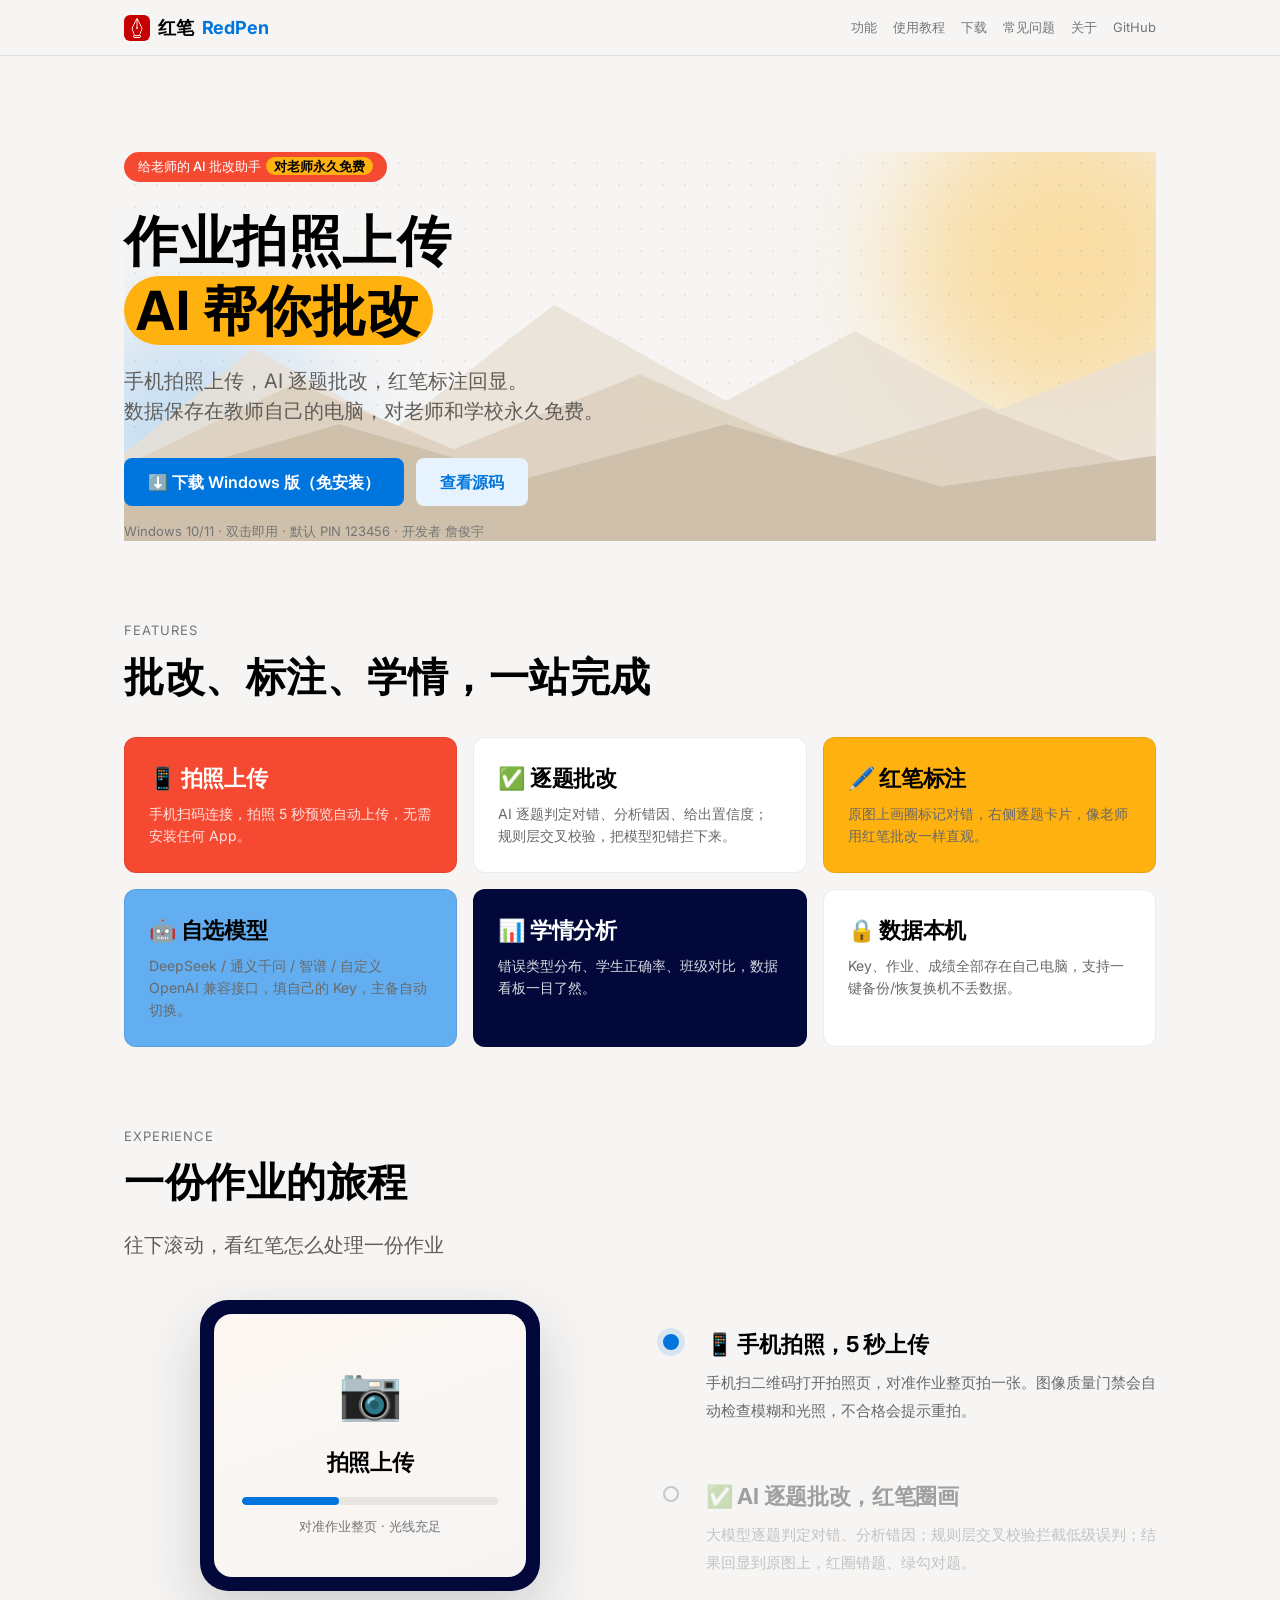
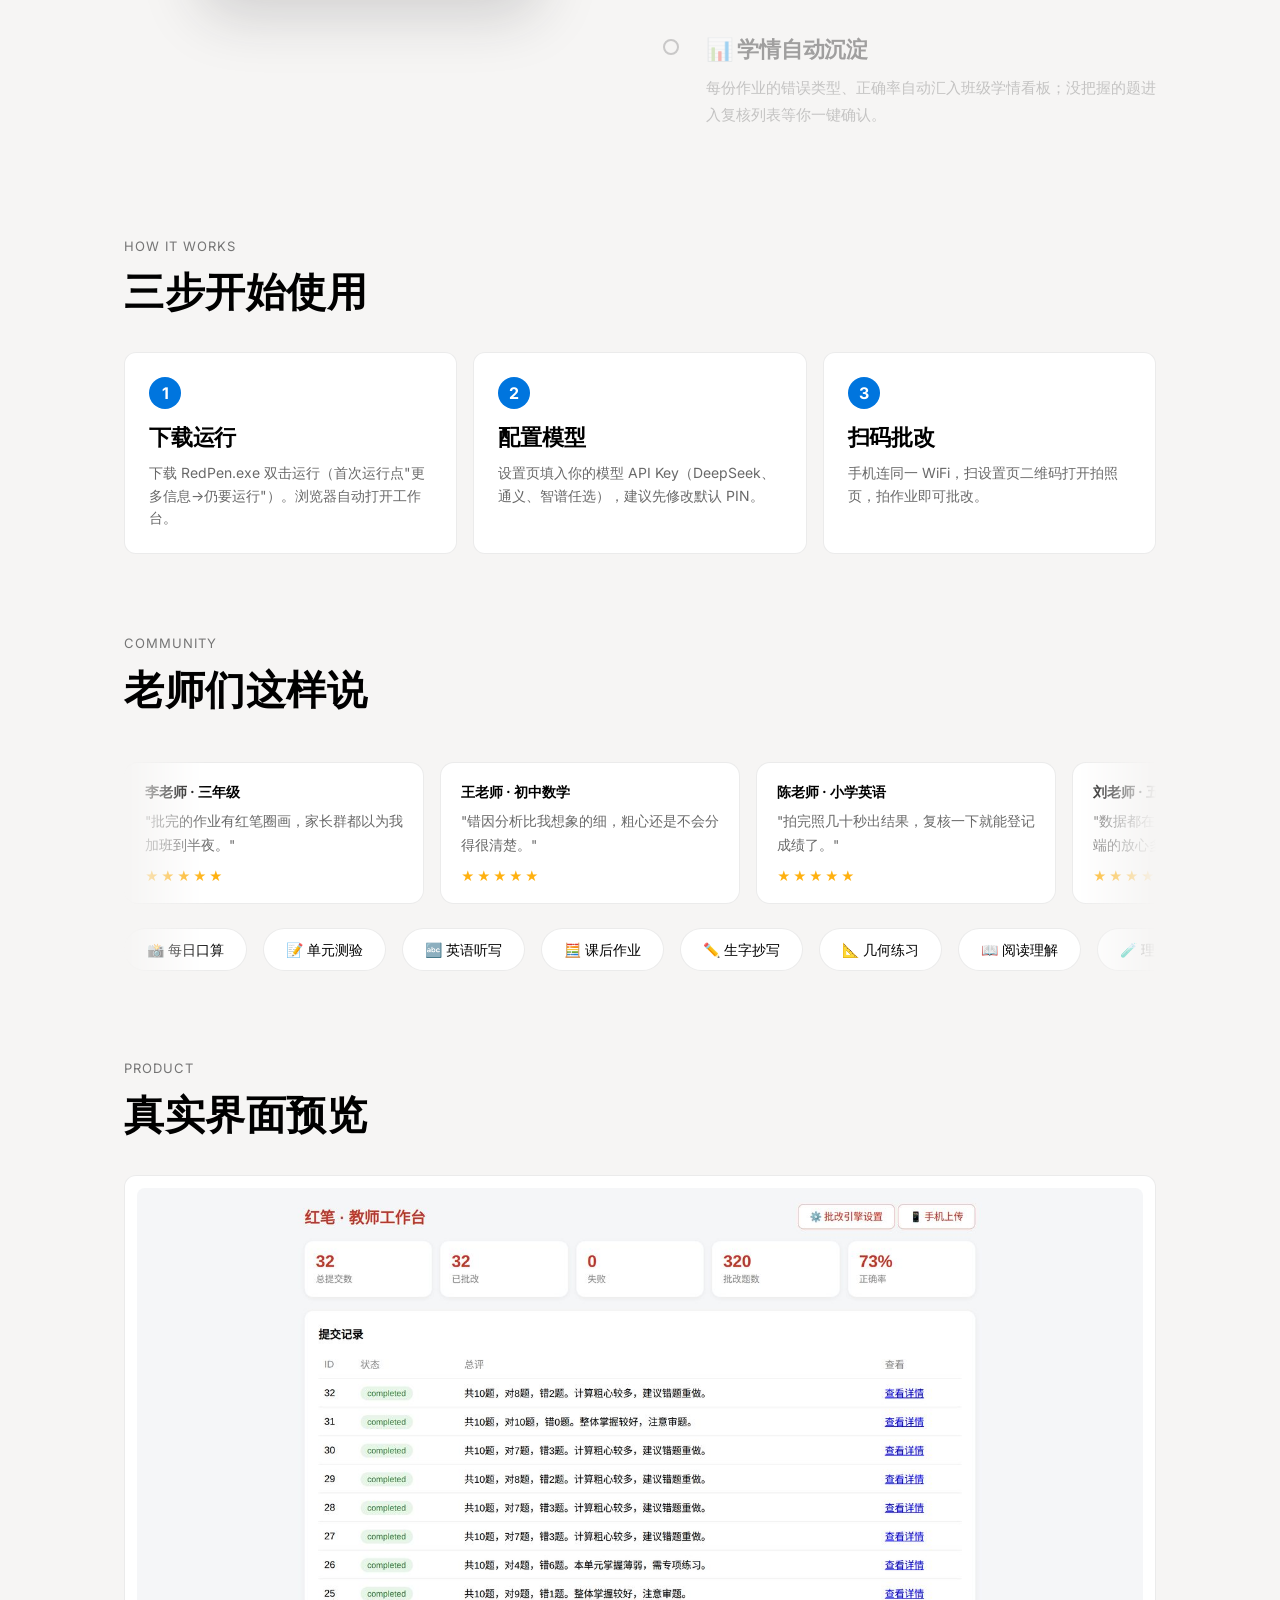
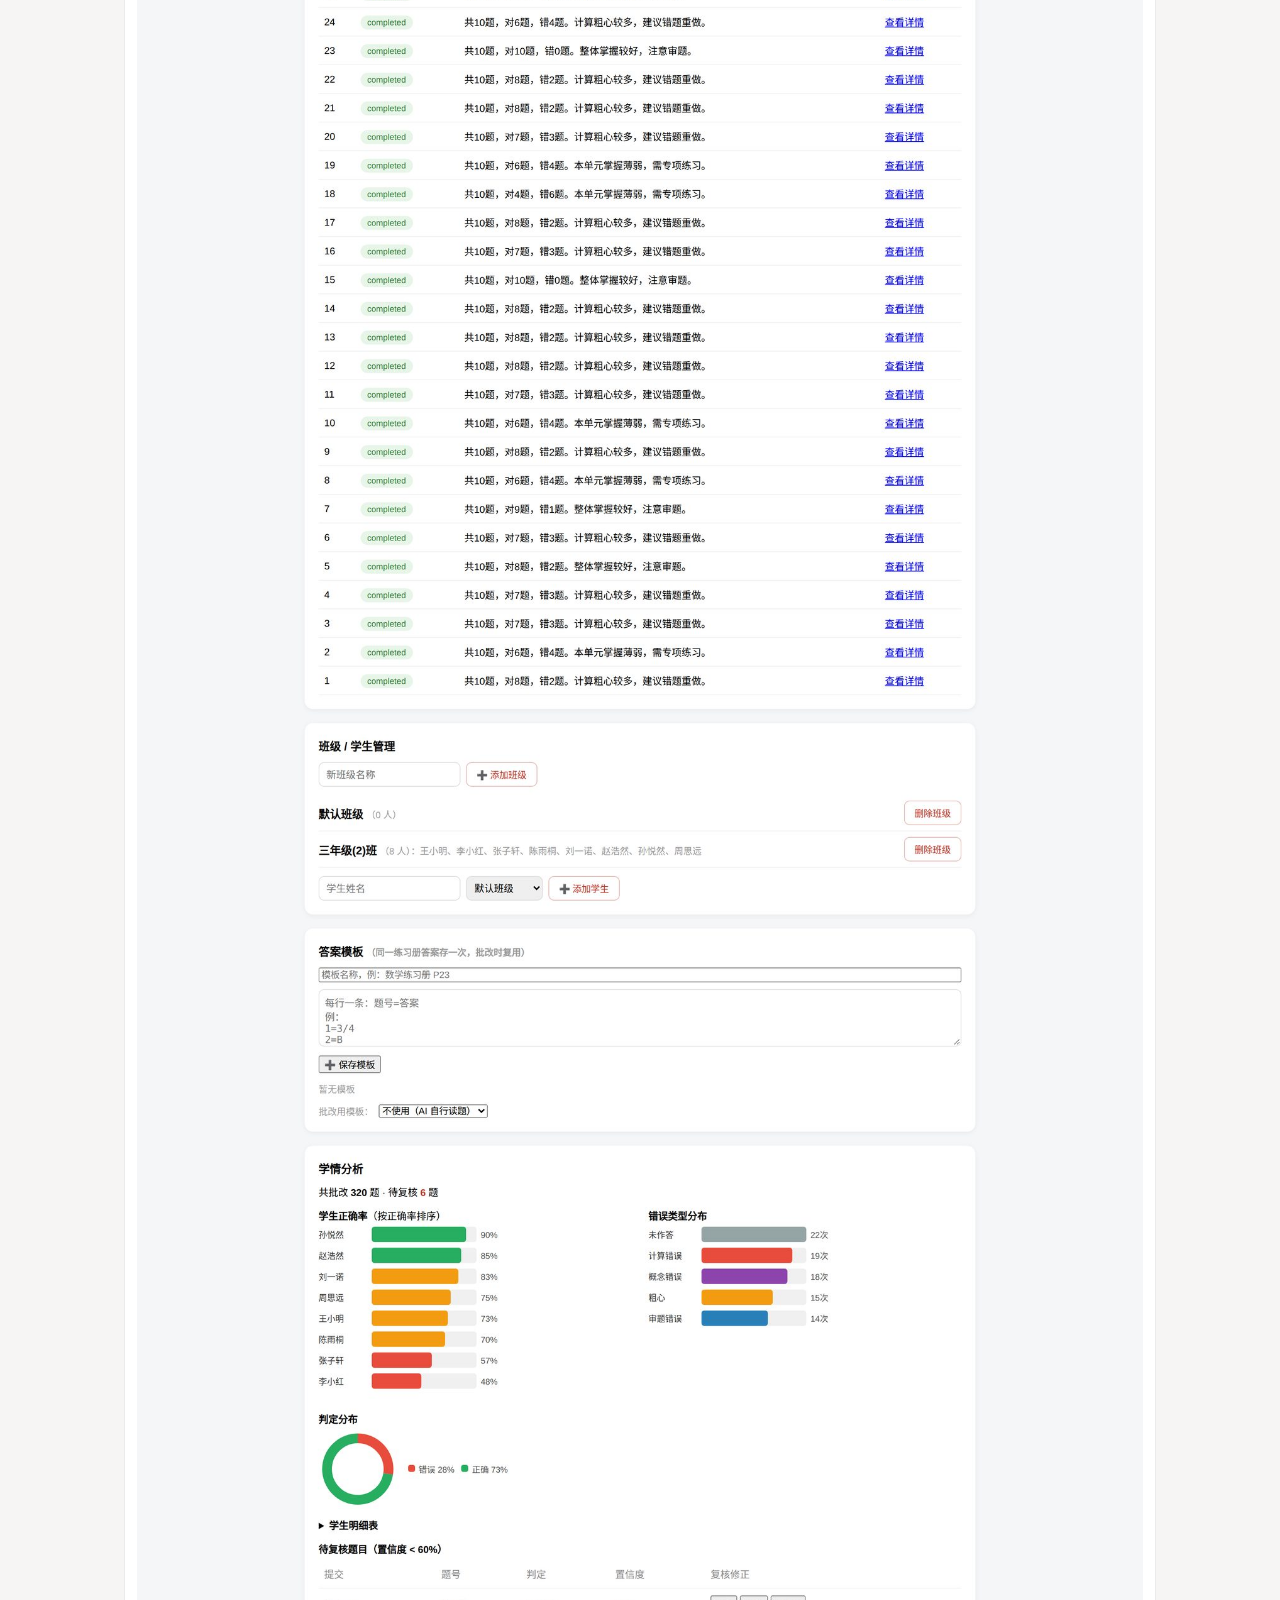
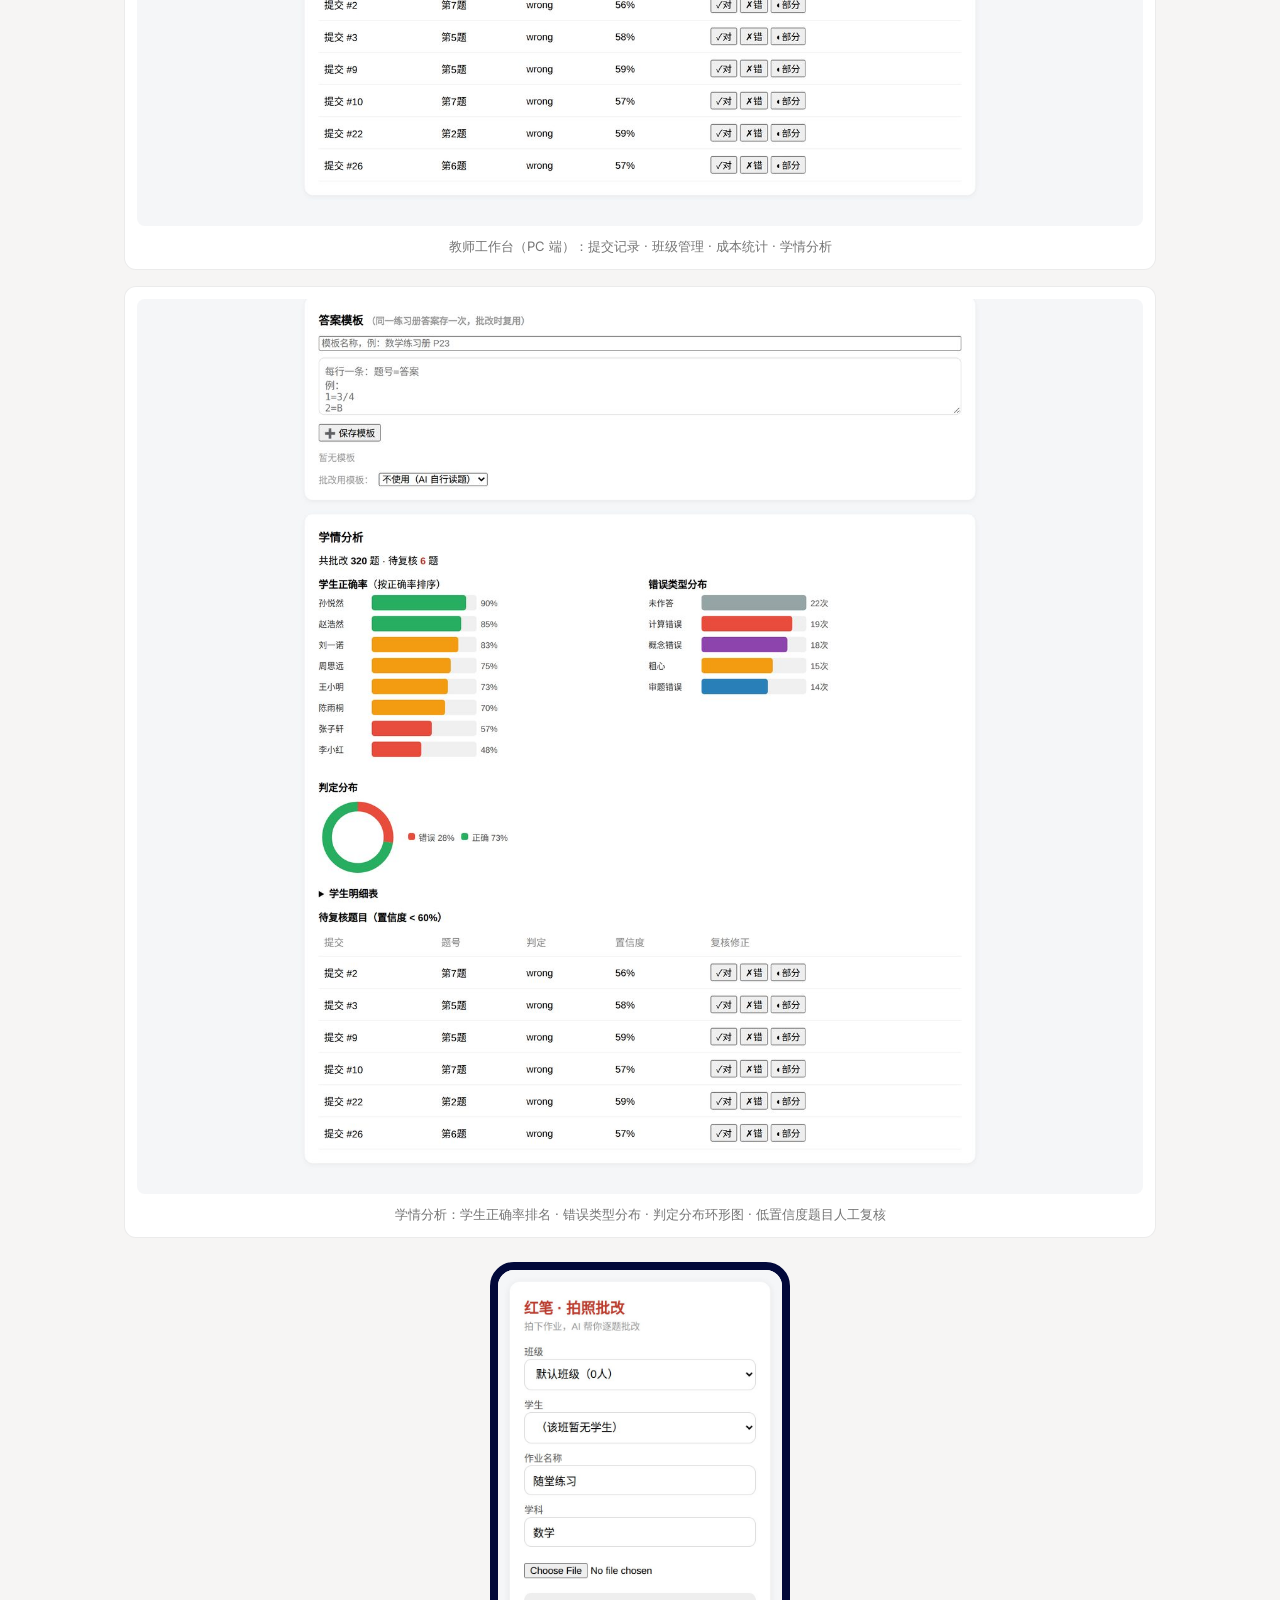
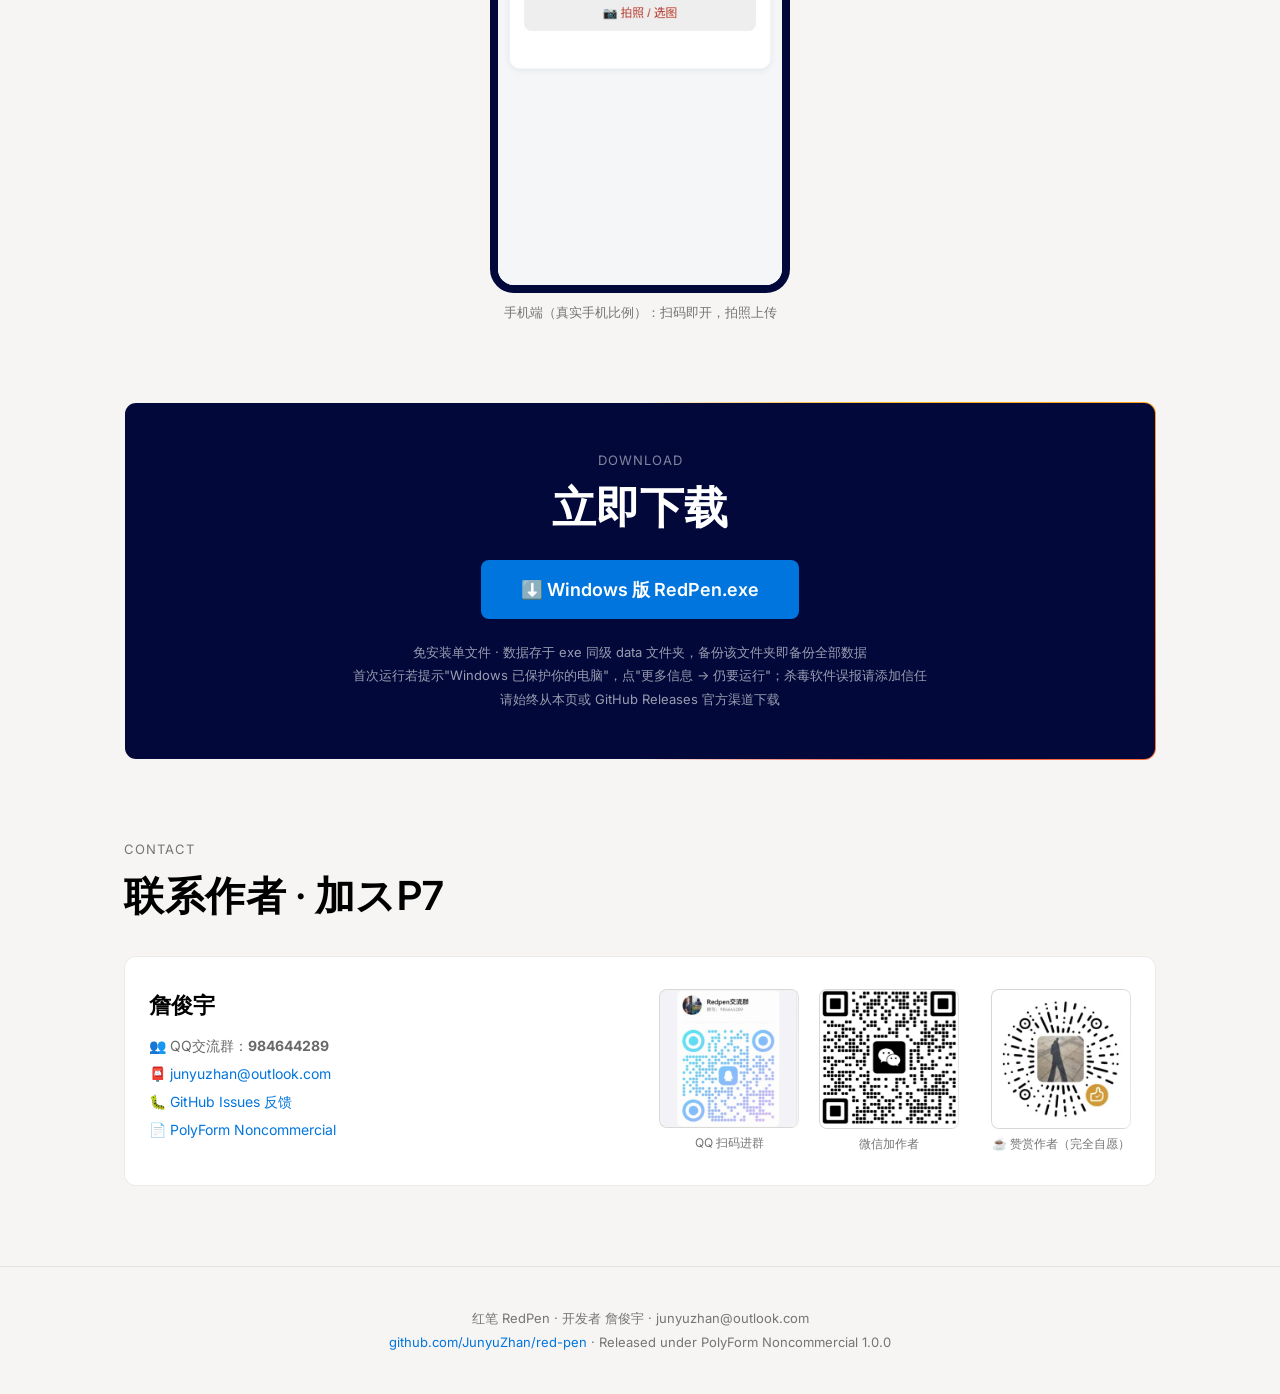
==== site/index.html @ f728ebb6 "流光Shimmer(教程10): 懒加载图片骨架流光(img背景动画, onload移除), 下载按钮周期光带扫过" ====
<!DOCTYPE html>
<html lang="zh-CN">
<head>
<meta charset="UTF-8">
<meta name="viewport" content="width=device-width, initial-scale=1.0">
<title>红笔 RedPen · 教师作业 AI 批改助手</title>
<meta name="description" content="手机拍照上传作业，AI 逐题批改，红笔标注回显，学情分析看板。对老师永久免费。">
<link rel="icon" type="image/png" href="images/brand/favicon_64.png">
<link rel="apple-touch-icon" href="images/brand/logo_square.png">
<link rel="preconnect" href="https://fonts.googleapis.com">
<link href="https://fonts.googleapis.com/css2?family=Inter:wght@400;500;600;700&display=swap" rel="stylesheet">
<link rel="stylesheet" href="assets/style.css?v=6">
</head>
<body>
<nav>
  <div class="nav-inner">
    <a class="logo" href="#" style="display:inline-flex;align-items:center;gap:8px"><img src="images/brand/logo_48.png" alt="红笔logo" style="width:26px;height:26px;border-radius:6px">红笔 <span>RedPen</span></a>
    <div class="nav-links">
      <a href="#features">功能</a><a href="guide.html">使用教程</a><a href="download.html">下载</a><a href="faq.html">常见问题</a><a href="about.html">关于</a>
      <a href="https://github.com/JunyuZhan/red-pen" target="_blank">GitHub</a>
    </div>
  </div>
</nav>

<div class="wrap">
<section id="hero" style="margin-top:96px">
<div class="hero-bg" aria-hidden="true">
  <div class="blob b1" data-parallax="0.35"></div>
  <div class="blob b2" data-parallax="0.18"></div>
  <div class="dotgrid" data-parallax="0.08"></div>
  <svg class="mtn m1" data-parallax="0.28" viewBox="0 0 1440 320" preserveAspectRatio="none" style="position:absolute;bottom:0;left:0;width:100%;height:280px;opacity:.8"><path fill="#e9e0d4" d="M0 320V220l180-120 200 90 220-140 240 110 180-80 200 90 220-70v240z"/></svg>
  <svg class="mtn m2" data-parallax="0.16" viewBox="0 0 1440 240" preserveAspectRatio="none" style="position:absolute;bottom:0;left:0;width:100%;height:200px;opacity:.9"><path fill="#ded1c0" d="M0 240V150l240-100 220 80 260-90 260 100 220-60 240 80v80z"/></svg>
  <svg class="mtn m3" data-parallax="0.06" viewBox="0 0 1440 180" preserveAspectRatio="none" style="position:absolute;bottom:0;left:0;width:100%;height:140px"><path fill="#cfc0ac" d="M0 180V110l300-80 260 70 280-70 300 80 300-40v130z"/></svg>
</div>
  <div class="hero-fg" data-parallax="-0.12" style="position:relative;z-index:2">
  <div class="pill">给老师的 AI 批改助手 <b>对老师永久免费</b></div>
  <h1 class="display">作业拍照上传<br><span class="hl">AI 帮你批改</span></h1>
  <p class="sub">手机拍照上传，AI 逐题批改，红笔标注回显。<br>数据保存在教师自己的电脑，对老师和学校永久免费。</p>
  <div class="cta-row">
    <a class="btn btn-primary" href="https://github.com/JunyuZhan/red-pen/releases/latest" target="_blank">⬇️ 下载 Windows 版（免安装）</a>
    <a class="btn btn-ghost" href="https://github.com/JunyuZhan/red-pen" target="_blank">查看源码</a>
  </div>
  <p class="hero-meta">Windows 10/11 · 双击即用 · 默认 PIN 123456 · 开发者 詹俊宇</p>
  </div>
</section>

<section id="features">
  <div class="kicker">Features</div>
  <h2 class="heading">批改、标注、学情，一站完成</h2>
  <div class="grid" style="margin-top:32px">
    <div class="card c-coral accent"><h3>📱 拍照上传</h3><p>手机扫码连接，拍照 5 秒预览自动上传，无需安装任何 App。</p></div>
    <div class="card"><h3>✅ 逐题批改</h3><p>AI 逐题判定对错、分析错因、给出置信度；规则层交叉校验，把模型犯错拦下来。</p></div>
    <div class="card c-marigold"><h3>🖊️ 红笔标注</h3><p>原图上画圈标记对错，右侧逐题卡片，像老师用红笔批改一样直观。</p></div>
    <div class="card c-sky"><h3>🤖 自选模型</h3><p>DeepSeek / 通义千问 / 智谱 / 自定义 OpenAI 兼容接口，填自己的 Key，主备自动切换。</p></div>
    <div class="card c-midnight accent"><h3>📊 学情分析</h3><p>错误类型分布、学生正确率、班级对比，数据看板一目了然。</p></div>
    <div class="card"><h3>🔒 数据本机</h3><p>Key、作业、成绩全部存在自己电脑，支持一键备份/恢复换机不丢数据。</p></div>
  </div>
</section>


<section id="story">
  <div class="kicker">Experience</div>
  <h2 class="heading">一份作业的旅程</h2>
  <p class="sub">往下滚动，看红笔怎么处理一份作业</p>
  <div class="story-grid">
    <div class="story-visual">
      <div class="story-phone">
        <div class="story-panel p1 active">
          <div class="sp-emoji">📷</div>
          <div class="sp-title">拍照上传</div>
          <div class="sp-bar"><i style="width:38%"></i></div>
          <div class="sp-note">对准作业整页 · 光线充足</div>
        </div>
        <div class="story-panel p2">
          <div class="sp-emoji">✅</div>
          <div class="sp-title">AI 逐题批改</div>
          <div class="sp-bar"><i style="width:82%"></i></div>
          <div class="sp-note">判定对错 · 错因分析 · 红笔圈画</div>
        </div>
        <div class="story-panel p3">
          <div class="sp-emoji">📊</div>
          <div class="sp-title">学情沉淀</div>
          <div class="sp-bar"><i style="width:100%"></i></div>
          <div class="sp-note">错题归档 · 正确率趋势 · 复核提醒</div>
        </div>
      </div>
    </div>
    <div class="story-steps">
      <div class="story-step" data-panel="1">
        <span class="story-dot"></span>
        <h3>📱 手机拍照，5 秒上传</h3>
        <p>手机扫二维码打开拍照页，对准作业整页拍一张。图像质量门禁会自动检查模糊和光照，不合格会提示重拍。</p>
      </div>
      <div class="story-step" data-panel="2">
        <span class="story-dot"></span>
        <h3>✅ AI 逐题批改，红笔圈画</h3>
        <p>大模型逐题判定对错、分析错因；规则层交叉校验拦截低级误判；结果回显到原图上，红圈错题、绿勾对题。</p>
      </div>
      <div class="story-step" data-panel="3">
        <span class="story-dot"></span>
        <h3>📊 学情自动沉淀</h3>
        <p>每份作业的错误类型、正确率自动汇入班级学情看板；没把握的题进入复核列表等你一键确认。</p>
      </div>
    </div>
  </div>
</section>

<section id="how">
  <div class="kicker">How it works</div>
  <h2 class="heading">三步开始使用</h2>
  <div class="steps">
    <div class="card"><span class="step-num">1</span><h3>下载运行</h3><p>下载 RedPen.exe 双击运行（首次运行点"更多信息→仍要运行"）。浏览器自动打开工作台。</p></div>
    <div class="card"><span class="step-num">2</span><h3>配置模型</h3><p>设置页填入你的模型 API Key（DeepSeek、通义、智谱任选），建议先修改默认 PIN。</p></div>
    <div class="card"><span class="step-num">3</span><h3>扫码批改</h3><p>手机连同一 WiFi，扫设置页二维码打开拍照页，拍作业即可批改。</p></div>
  </div>
</section>


<section id="marquee">
  <div class="kicker">Community</div>
  <h2 class="heading">老师们这样说</h2>
  <div class="marquee-wrap">
    <div class="mq-row">
      <div class="mq-track">
        <div class="mq-card"><b>李老师 · 三年级</b><p>"批完的作业有红笔圈画，家长群都以为我加班到半夜。"</p><span>★★★★★</span></div>
        <div class="mq-card"><b>王老师 · 初中数学</b><p>"错因分析比我想象的细，粗心还是不会分得很清楚。"</p><span>★★★★★</span></div>
        <div class="mq-card"><b>陈老师 · 小学英语</b><p>"拍完照几十秒出结果，复核一下就能登记成绩了。"</p><span>★★★★★</span></div>
        <div class="mq-card"><b>刘老师 · 五年级</b><p>"数据都在自己电脑里，这点比那些要传云端的放心多了。"</p><span>★★★★★</span></div>
        <div class="mq-card"><b>赵老师 · 四年级</b><p>"免费没有套路，自己填 Key，成本一目了然。"</p><span>★★★★★</span></div>
      </div>
      <div class="mq-track" aria-hidden="true">
        <div class="mq-card"><b>李老师 · 三年级</b><p>"批完的作业有红笔圈画，家长群都以为我加班到半夜。"</p><span>★★★★★</span></div>
        <div class="mq-card"><b>王老师 · 初中数学</b><p>"错因分析比我想象的细，粗心还是不会分得很清楚。"</p><span>★★★★★</span></div>
        <div class="mq-card"><b>陈老师 · 小学英语</b><p>"拍完照几十秒出结果，复核一下就能登记成绩了。"</p><span>★★★★★</span></div>
        <div class="mq-card"><b>刘老师 · 五年级</b><p>"数据都在自己电脑里，这点比那些要传云端的放心多了。"</p><span>★★★★★</span></div>
        <div class="mq-card"><b>赵老师 · 四年级</b><p>"免费没有套路，自己填 Key，成本一目了然。"</p><span>★★★★★</span></div>
      </div>
    </div>
    <div class="mq-row mq-reverse">
      <div class="mq-track">
        <span class="mq-tag">📸 每日口算</span><span class="mq-tag">📝 单元测验</span><span class="mq-tag">🔤 英语听写</span><span class="mq-tag">🧮 课后作业</span><span class="mq-tag">✏️ 生字抄写</span><span class="mq-tag">📐 几何练习</span><span class="mq-tag">📖 阅读理解</span><span class="mq-tag">🧪 理化小测</span>
      </div>
      <div class="mq-track" aria-hidden="true">
        <span class="mq-tag">📸 每日口算</span><span class="mq-tag">📝 单元测验</span><span class="mq-tag">🔤 英语听写</span><span class="mq-tag">🧮 课后作业</span><span class="mq-tag">✏️ 生字抄写</span><span class="mq-tag">📐 几何练习</span><span class="mq-tag">📖 阅读理解</span><span class="mq-tag">🧪 理化小测</span>
      </div>
    </div>
  </div>
</section>

<section id="screenshots">
  <div class="kicker">Product</div>
  <h2 class="heading">真实界面预览</h2>
  <div class="card" style="margin-top:32px;padding:12px">
    <img loading="lazy" class="shimmer-img" src="images/site_workbench.jpg" onload="this.classList.remove('shimmer-img')" width="1600" height="3560" alt="教师工作台" style="width:100%;height:auto;border-radius:8px;display:block">
    <p style="text-align:center;font-size:13px;color:var(--stone);margin-top:10px">教师工作台（PC 端）：提交记录 · 班级管理 · 成本统计 · 学情分析</p>
  </div>
  <div class="card" style="margin-top:16px;padding:12px">
    <img loading="lazy" class="shimmer-img" src="images/analytics.jpg" onload="this.classList.remove('shimmer-img')" width="1600" height="1424" alt="学情分析" style="width:100%;height:auto;border-radius:8px;display:block">
    <p style="text-align:center;font-size:13px;color:var(--stone);margin-top:10px">学情分析：学生正确率排名 · 错误类型分布 · 判定分布环形图 · 低置信度题目人工复核</p>
  </div>
  <div style="display:flex;justify-content:center;margin-top:24px">
    <figure style="margin:0;max-width:300px;text-align:center">
      <div style="border:8px solid var(--midnight);border-radius:24px;overflow:hidden;background:var(--midnight)">
        <img loading="lazy" class="shimmer-img" src="images/site_mobile.jpg" onload="this.classList.remove('shimmer-img')" width="780" height="1688" alt="手机拍照页" style="width:100%;height:auto;display:block">
      </div>
      <figcaption style="font-size:13px;color:var(--stone);margin-top:10px">手机端（真实手机比例）：扫码即开，拍照上传</figcaption>
    </figure>
  </div>
</section>

<section id="download">
  <div class="dl-card" id="download-card">
    <div class="kicker" style="color:rgba(255,255,255,0.5)">Download</div>
    <h2>立即下载</h2>
    <a class="btn btn-primary shimmer-btn" href="https://github.com/JunyuZhan/red-pen/releases/latest" target="_blank">⬇️ Windows 版 RedPen.exe</a>
    <p class="dl-note">免安装单文件 · 数据存于 exe 同级 data 文件夹，备份该文件夹即备份全部数据<br>
    首次运行若提示"Windows 已保护你的电脑"，点"更多信息 → 仍要运行"；杀毒软件误报请添加信任<br>
    请始终从本页或 GitHub Releases 官方渠道下载</p>
  </div>
</section>

<section id="contact">
  <div class="kicker">Contact</div>
  <h2 class="heading">联系作者 · 加入社区</h2>
  <div class="card" style="margin-top:32px;padding:32px 24px">
    <div style="display:flex;flex-wrap:wrap;align-items:flex-start;justify-content:space-around;gap:32px">
      <div style="min-width:220px;flex:1">
        <h3 style="font-size:22px;font-weight:700;margin-bottom:10px">詹俊宇</h3>
        <p style="font-size:14px;color:var(--slate);line-height:2">
          👥 QQ交流群：<b>984644289</b><br>
          📮 <a href="mailto:junyuzhan@outlook.com" style="color:var(--notion-blue)">junyuzhan@outlook.com</a><br>
          🐛 <a href="https://github.com/JunyuZhan/red-pen/issues" target="_blank" style="color:var(--notion-blue)">GitHub Issues 反馈</a><br>
          📄 <a href="https://github.com/JunyuZhan/red-pen/blob/main/LICENSE" target="_blank" style="color:var(--notion-blue)">PolyForm Noncommercial</a>
        </p>
      </div>
      <div style="display:flex;gap:20px;flex-wrap:wrap;justify-content:center">
        <figure style="margin:0;text-align:center">
          <img loading="lazy" class="shimmer-img" src="images/qq_group_qr.png" width="364" height="362" alt="QQ交流群二维码" style="width:140px;height:auto;border-radius:8px;border:var(--hairline);display:block">
          <figcaption style="font-size:12px;color:var(--stone);margin-top:6px">QQ 扫码进群</figcaption>
        </figure>
        <figure style="margin:0;text-align:center">
          <img loading="lazy" class="shimmer-img" src="images/wechat_qr.png" width="352" height="352" alt="微信联系作者" style="width:140px;height:auto;border-radius:8px;border:var(--hairline);display:block">
          <figcaption style="font-size:12px;color:var(--stone);margin-top:6px">微信加作者</figcaption>
        </figure>
      </div>
      <div style="text-align:center">
        <img loading="lazy" class="shimmer-img" src="images/donate_qr.png" width="330" height="332" alt="微信赞赏码" style="width:140px;height:auto;border-radius:8px;border:var(--hairline);display:block;margin:0 auto">
        <figcaption style="font-size:12px;color:var(--stone);margin-top:6px">☕ 赞赏作者（完全自愿）</figcaption>
      </div>
    </div>
  </div>
</section>
</div>

<footer>
  红笔 RedPen · 开发者 詹俊宇 · junyuzhan@outlook.com<br>
  <a href="https://github.com/JunyuZhan/red-pen" target="_blank" style="color:var(--notion-blue)">github.com/JunyuZhan/red-pen</a> · Released under PolyForm Noncommercial 1.0.0
</footer>

<script>
(function(){
  var reduce = window.matchMedia('(prefers-reduced-motion: reduce)').matches;
  // 视差
  if (!reduce) {
    var els = document.querySelectorAll('[data-parallax]');
    window.addEventListener('scroll', function(){
      var y = window.scrollY;
      els.forEach(function(e){ e.style.transform = 'translateY(' + (y * parseFloat(e.dataset.parallax) * -0.4) + 'px)'; });
    }, {passive:true});
  }
  // 聚光（仅精确指针设备）
  if (window.matchMedia('(hover:hover) and (pointer:fine)').matches && !reduce) {
    document.querySelectorAll('.grid .card').forEach(function(c){
      c.addEventListener('mousemove', function(ev){
        var r = c.getBoundingClientRect();
        c.style.setProperty('--mx', (ev.clientX - r.left) + 'px');
        c.style.setProperty('--my', (ev.clientY - r.top) + 'px');
      });
    });
  }
})();
</script>

<script>
(function(){
  if (window.matchMedia('(prefers-reduced-motion: reduce)').matches) return;
  var steps = document.querySelectorAll('#story .story-step');
  var panels = document.querySelectorAll('#story .story-panel');
  if (!steps.length || !('IntersectionObserver' in window)) return;
  var io = new IntersectionObserver(function(entries){
    entries.forEach(function(e){
      if (e.isIntersecting){
        var n = e.target.getAttribute('data-panel');
        steps.forEach(function(x){ x.classList.toggle('active', x === e.target); });
        panels.forEach(function(p){ p.classList.toggle('active', p.classList.contains('p'+n)); });
      }
    });
  }, { rootMargin: '-45% 0px -45% 0px', threshold: 0 });
  steps.forEach(function(x){ io.observe(x); });
})();
</script>


<script>
// 乱码解码 Scramble Text：标题进入视口时从随机字符解码还原
(function(){
  if (window.matchMedia('(prefers-reduced-motion: reduce)').matches) return;
  if (!('IntersectionObserver' in window)) return;
  var pool = 'アイウエオカキクケコサシスセソ0123456789#$%&*+=?ABCDEFGHIJKLMNOPQRSTUVWXYZ';
  function scramble(el){
    var text = el.dataset.text || el.textContent;
    if (el.dataset.done) return;
    el.dataset.text = text;
    el.dataset.done = '1';
    var i = 0, frame = 0;
    var timer = setInterval(function(){
      frame++;
      var out = '';
      for (var k = 0; k < text.length; k++){
        var ch = text[k];
        if (ch === ' ' || ch === '\n') { out += ch; continue; }
        out += (k < i) ? ch : pool[Math.floor(Math.random() * pool.length)];
      }
      el.textContent = out;
      if (frame % 2 === 0) i++;
      if (i > text.length){ clearInterval(timer); el.textContent = text; }
    }, 28);
  }
  var io = new IntersectionObserver(function(entries){
    entries.forEach(function(e){
      if (e.isIntersecting){ scramble(e.target); io.unobserve(e.target); }
    });
  }, { threshold: 0.4 });
  document.querySelectorAll('.heading, #story .sp-title').forEach(function(el){ io.observe(el); });
})();
</script>

</body>
</html>
---- site/assets/style.css ----
/* Notion "warm paper" design system — tokens from styles.refero.design */
:root{
  --notion-blue:#0075de; --sky-tint:#e6f3fe; --marigold:#ffb110; --coral:#f64932;
  --saffron:#e89d01; --mocha:#b18164; --signal-blue:#097fe8; --sky-wash:#62aef0;
  --midnight:#02093a; --paper:#f6f5f4; --white:#ffffff;
  --ink:#000000; --graphite:#615d59; --stone:#757575; --slate:#696969;
  --radius-card:12px; --radius-btn:8px; --hairline:1px solid rgba(0,0,0,0.08);
}
*{margin:0;padding:0;box-sizing:border-box}
html{scroll-behavior:smooth}
body{background:var(--paper);color:var(--ink);font-family:'Inter',-apple-system,'PingFang SC','Microsoft YaHei',sans-serif;font-size:16px;line-height:1.5}
a{color:inherit;text-decoration:none}
img{max-width:100%;height:auto}
.wrap{max-width:1080px;margin:0 auto;padding:0 24px}
section{margin-top:80px}
nav{position:sticky;top:0;background:rgba(246,245,244,0.92);backdrop-filter:blur(8px);border-bottom:var(--hairline);z-index:10}
.nav-inner{max-width:1080px;margin:0 auto;padding:14px 24px;display:flex;align-items:center;justify-content:space-between}
.logo{font-weight:700;font-size:18px;letter-spacing:-0.2px;white-space:nowrap}
.logo span{color:var(--notion-blue)}
.nav-links{display:flex;gap:16px;font-size:13px;color:var(--stone);white-space:nowrap;overflow-x:auto}
.nav-links a:hover{color:var(--ink)}
.pill{display:inline-block;background:var(--coral);color:#fff;font-size:13px;font-weight:500;padding:5px 14px;border-radius:9999px;margin-bottom:20px}
.pill b{background:var(--marigold);color:var(--ink);padding:1px 8px;border-radius:9999px;margin-left:2px}
h1.display{font-size:54px;font-weight:700;line-height:1.3;letter-spacing:0.5px;margin-top:4px}
h1 .hl{background:var(--marigold);padding:2px 12px;border-radius:9999px;box-decoration-break:clone;-webkit-box-decoration-break:clone}
.sub{margin-top:20px;font-size:20px;color:var(--graphite);max-width:560px}
.cta-row{margin-top:32px;display:flex;gap:12px;flex-wrap:wrap}
.btn{display:inline-block;padding:12px 24px;border-radius:8px;font-weight:600;font-size:16px;transition:all .2s ease}
.btn-primary{background:var(--notion-blue);color:#fff}
.btn-primary:hover{background:#0065c2}
.btn-ghost{background:var(--sky-tint);color:var(--notion-blue)}
.btn-ghost:hover{background:#d5ebfd}
.hero-meta{margin-top:16px;font-size:13px;color:var(--stone)}
.grid{display:grid;grid-template-columns:repeat(3,1fr);gap:16px}
.card{background:var(--white);border:var(--hairline);border-radius:12px;padding:24px}
.card h3{font-size:22px;font-weight:700;letter-spacing:-0.24px;margin-bottom:8px}
.card p{font-size:14px;color:var(--slate);line-height:1.6}
.card.accent{color:#fff}
.card.accent p{color:rgba(255,255,255,0.85)}
.card.c-marigold{background:var(--marigold);color:var(--ink)}
.card.c-coral{background:var(--coral)}
.card.c-sky{background:var(--sky-wash)}
.card.c-midnight{background:var(--midnight)}
.card.c-saffron{background:var(--saffron);color:var(--ink)}
.card.c-mocha{background:var(--mocha)}
h2.heading{font-size:40px;font-weight:600;letter-spacing:0.5px;line-height:1.4}
.kicker{font-size:13px;color:var(--stone);text-transform:uppercase;letter-spacing:1px;margin-bottom:8px}
.steps{display:grid;grid-template-columns:repeat(3,1fr);gap:16px;margin-top:32px}
.step-num{display:inline-block;width:32px;height:32px;line-height:32px;text-align:center;background:var(--notion-blue);color:#fff;border-radius:9999px;font-weight:700;margin-bottom:12px}
.dl-card{background:var(--midnight);color:#fff;border-radius:12px;padding:48px 40px;text-align:center}
.dl-card h2{font-size:44px;font-weight:600;letter-spacing:0;line-height:1.3}
.dl-card .btn-primary{margin-top:24px;font-size:18px;padding:16px 40px}
.dl-note{margin-top:16px;font-size:13px;color:rgba(255,255,255,0.6);line-height:1.8}
.contact{display:grid;grid-template-columns:repeat(auto-fit,minmax(280px,1fr));gap:16px}
.contact .card{padding:32px}
.contact img{width:200px;border-radius:12px;border:var(--hairline);display:block;margin:16px auto 0}
footer{margin-top:80px;padding:40px 0;border-top:var(--hairline);font-size:13px;color:var(--stone);text-align:center;line-height:1.8}
@media(max-width:800px){
  .grid,.steps,.contact{grid-template-columns:1fr}
  h1.display{font-size:36px;letter-spacing:0.5px;line-height:1.3}
  h2.heading{font-size:28px;line-height:1.35}
  .dl-card h2{font-size:32px}
  .nav-inner{padding:10px 16px;flex-wrap:wrap;row-gap:6px}
  .logo{width:100%}
  .nav-links{width:100%;gap:16px;font-size:13px;padding-bottom:4px;-webkit-overflow-scrolling:touch}
  nav{position:sticky;top:0}
  section{margin-top:56px}
  .sub{font-size:17px}
  .card h3{font-size:19px}
  .cta-row .btn{width:100%;text-align:center}
  .pill{font-size:12px}
}

/* ---- 动效层 ---- */
.hero-bg{position:absolute;inset:0;overflow:hidden;pointer-events:none;z-index:0}
.hero-bg .blob{position:absolute;border-radius:9999px;filter:blur(60px);opacity:.35}
.hero-bg .b1{width:340px;height:340px;background:var(--marigold);top:-60px;right:-80px}
.hero-bg .b2{width:260px;height:260px;background:var(--sky-wash);bottom:-40px;left:-60px}
.hero-bg .dotgrid{position:absolute;inset:0;background-image:radial-gradient(rgba(0,0,0,0.06) 1px, transparent 1px);background-size:22px 22px}
#hero{position:relative}
#hero > *:not(.hero-bg){position:relative;z-index:1}
@keyframes beam{0%{--beam-angle:0deg}100%{--beam-angle:360deg}}
@property --beam-angle{syntax:'<angle>';initial-value:0deg;inherits:false}
.dl-card{position:relative;background:linear-gradient(var(--midnight),var(--midnight)) padding-box,
  conic-gradient(from var(--beam-angle), rgba(255,177,16,0) 0deg, var(--marigold) 60deg, rgba(246,73,50,0.9) 120deg, rgba(255,177,16,0) 180deg) border-box;
  border:1.5px solid transparent}
@media (prefers-reduced-motion: reduce){.dl-card{background:linear-gradient(var(--midnight),var(--midnight)) padding-box,border-box;border:1px solid rgba(255,255,255,0.2)}}
.card{position:relative;overflow:hidden}
.card::before{content:'';position:absolute;inset:0;background:radial-gradient(320px circle at var(--mx,-200px) var(--my,-200px), rgba(0,117,222,0.10), transparent 60%);opacity:0;transition:opacity .3s ease;pointer-events:none}
.card:hover::before{opacity:1}
}
@media (prefers-reduced-motion: reduce){}
@media (hover:none){.card::before{display:none}}

@media (prefers-reduced-motion: reduce){}

/* Scroll Storytelling */
.story-grid{display:grid;grid-template-columns:1fr 1fr;gap:48px;margin-top:40px;align-items:start}
.story-visual{position:sticky;top:90px}
.story-phone{background:var(--midnight);border-radius:28px;padding:14px;max-width:340px;margin:0 auto;box-shadow:0 24px 60px rgba(31,35,40,0.18)}
.story-panel{display:none;background:linear-gradient(160deg,#fdf7f2,#f6f5f4);border-radius:18px;padding:40px 28px;text-align:center}
.story-panel.active{display:block;animation:panelIn .45s ease}
@keyframes panelIn{from{opacity:0;transform:translateY(14px)}to{opacity:1;transform:none}}
.sp-emoji{font-size:52px}
.sp-title{font-size:22px;font-weight:700;margin-top:14px;letter-spacing:-0.3px}
.sp-bar{height:8px;background:#e8e6e3;border-radius:9999px;margin-top:18px;overflow:hidden}
.sp-bar i{display:block;height:100%;background:var(--notion-blue);border-radius:9999px}
.sp-note{font-size:13px;color:var(--stone);margin-top:12px}
.story-step{position:relative;padding:28px 0 28px 34px;border-left:2px solid var(--hairline);margin-left:8px;opacity:.35;transition:opacity .4s ease}
.story-step.active{opacity:1}
.story-step h3{font-size:22px;font-weight:700;letter-spacing:-0.3px}
.story-step p{font-size:14.5px;color:var(--slate);line-height:1.9;margin-top:8px}
.story-dot{position:absolute;left:-9px;top:34px;width:16px;height:16px;border-radius:9999px;background:var(--paper);border:2px solid var(--stone);transition:all .4s ease}
.story-step.active .story-dot{background:var(--notion-blue);border-color:var(--notion-blue);box-shadow:0 0 0 6px rgba(0,117,222,0.12)}
@media(max-width:800px){
  .story-grid{grid-template-columns:1fr;gap:24px}
  .story-visual{position:sticky;top:64px;z-index:5}
  .story-phone{max-width:240px}
  .story-panel{padding:24px 18px}
  .sp-emoji{font-size:36px}.sp-title{font-size:17px;margin-top:8px}
}

/* 多层视差纵深 */
#hero .mtn{will-change:transform}

/* 跑马灯 Marquee */
.marquee-wrap{overflow:hidden;margin-top:36px;--mq-mask:linear-gradient(90deg,transparent,#000 8%,#000 92%,transparent);-webkit-mask-image:var(--mq-mask);mask-image:var(--mq-mask)}
.mq-row{display:flex;width:max-content;gap:16px;padding:8px 0}
.mq-row+.mq-row{margin-top:8px}
.mq-track{display:flex;gap:16px;align-items:stretch;animation:mq 38s linear infinite}
.mq-row.mq-reverse .mq-track{animation:mqr 26s linear infinite}
.marquee-wrap:hover .mq-track{animation-play-state:paused}
@keyframes mq{from{transform:translateX(0)}to{transform:translateX(calc(-100% - 16px))}}
@keyframes mqr{from{transform:translateX(calc(-100% - 16px))}to{transform:translateX(0)}}
.mq-card{background:var(--white);border:var(--hairline);border-radius:14px;padding:16px 20px;width:300px;flex-shrink:0}
.mq-card b{font-size:14px}
.mq-card p{font-size:13.5px;color:var(--slate);line-height:1.8;margin:6px 0}
.mq-card span{color:var(--marigold);font-size:13px;letter-spacing:2px}
.mq-tag{background:var(--white);border:var(--hairline);border-radius:9999px;padding:10px 22px;font-size:14px;white-space:nowrap;display:flex;align-items:center;flex-shrink:0}
@media(prefers-reduced-motion: reduce){.mq-track{animation:none}.marquee-wrap{overflow-x:auto;-webkit-mask-image:none;mask-image:none}}

/* 流光 Shimmer: 截图骨架屏 + 下载按钮光带 */
@keyframes sweep{from{transform:translateX(-120%)}to{transform:translateX(220%)}}
.shimmer-img{background:#eceae7 linear-gradient(105deg,transparent 30%,rgba(255,255,255,0.85) 50%,transparent 70%) no-repeat; background-size:220% 100%; animation:imgsweep 1.5s ease-in-out infinite}
@keyframes imgsweep{from{background-position:120% 0}to{background-position:-120% 0}}
@media(prefers-reduced-motion: reduce){.shimmer-img{animation:none;background:#eceae7}}
.shimmer-btn{position:relative;overflow:hidden}
.shimmer-btn::after{content:'';position:absolute;top:0;bottom:0;left:-40%;width:35%;background:linear-gradient(105deg,transparent,rgba(255,255,255,0.5),transparent);animation:sweep 2.8s ease-in-out infinite;pointer-events:none}
@media(prefers-reduced-motion: reduce){.shimmer-btn::after{display:none}}
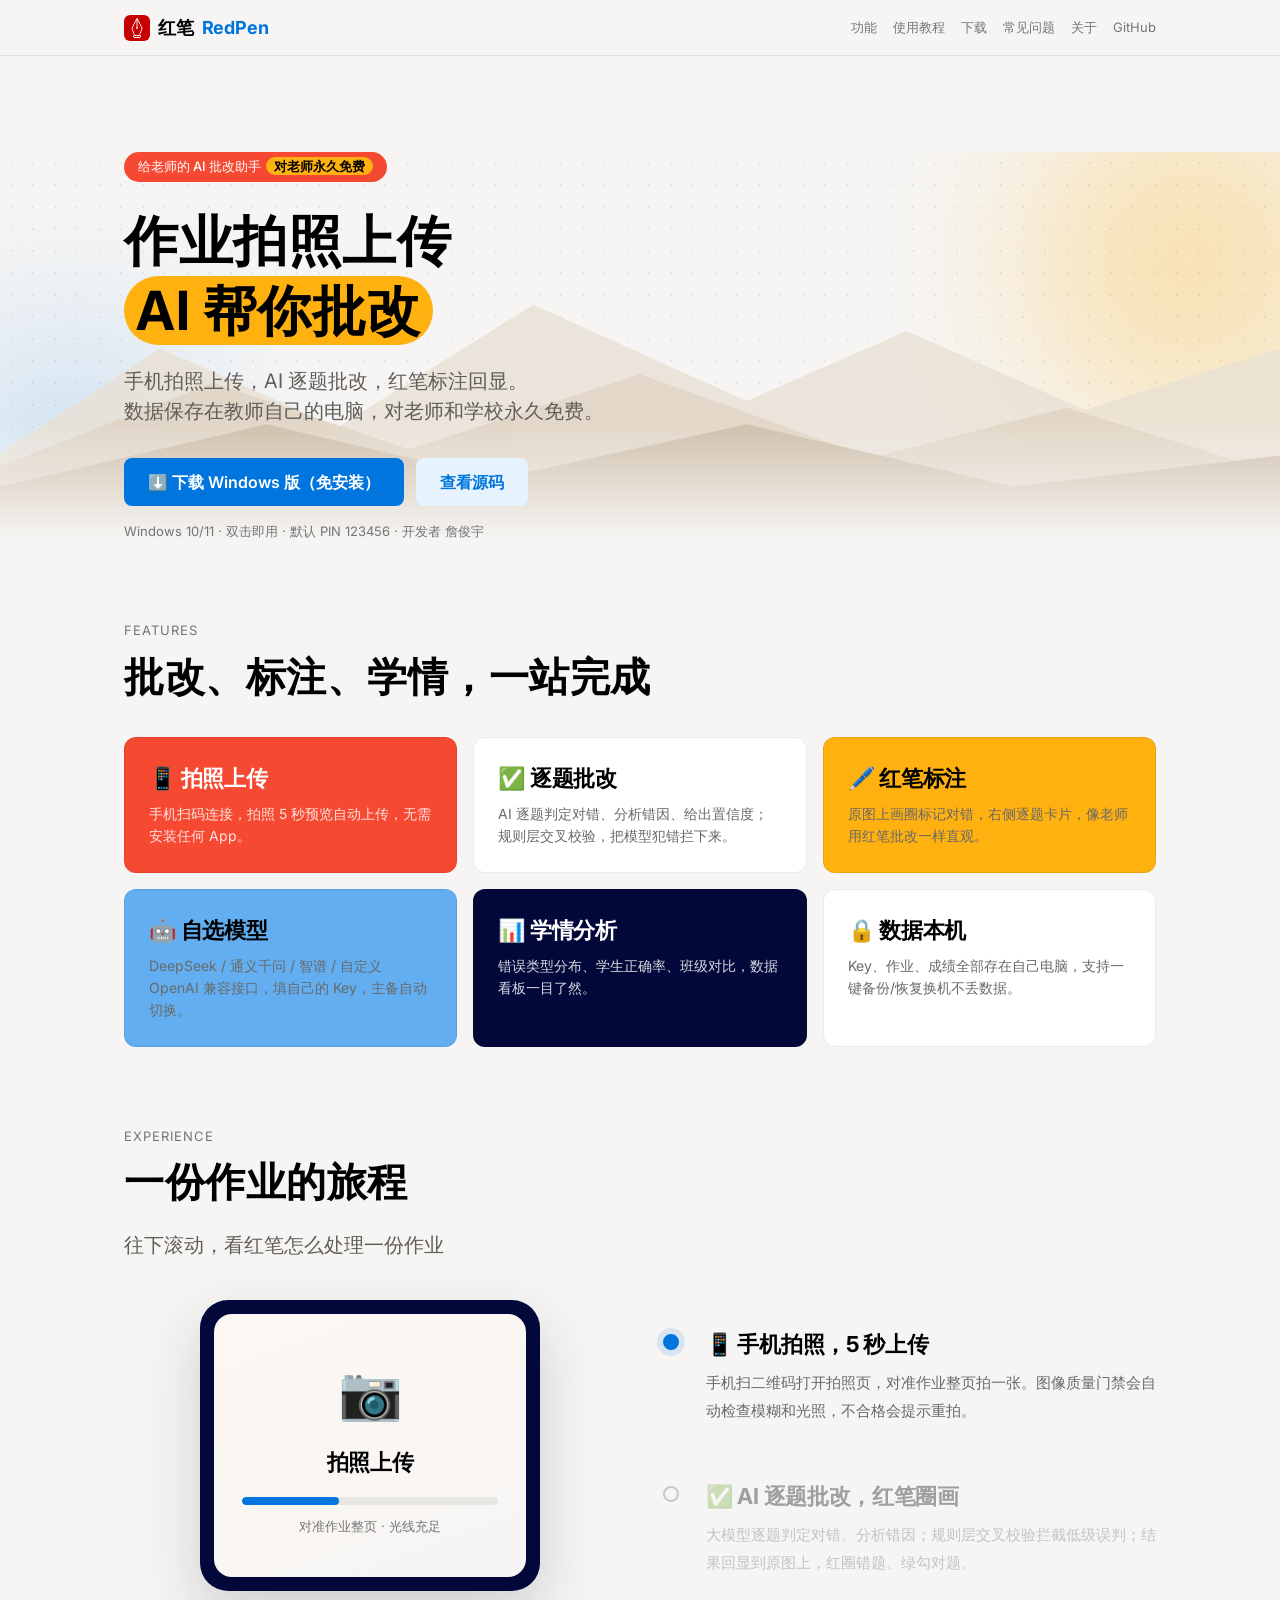
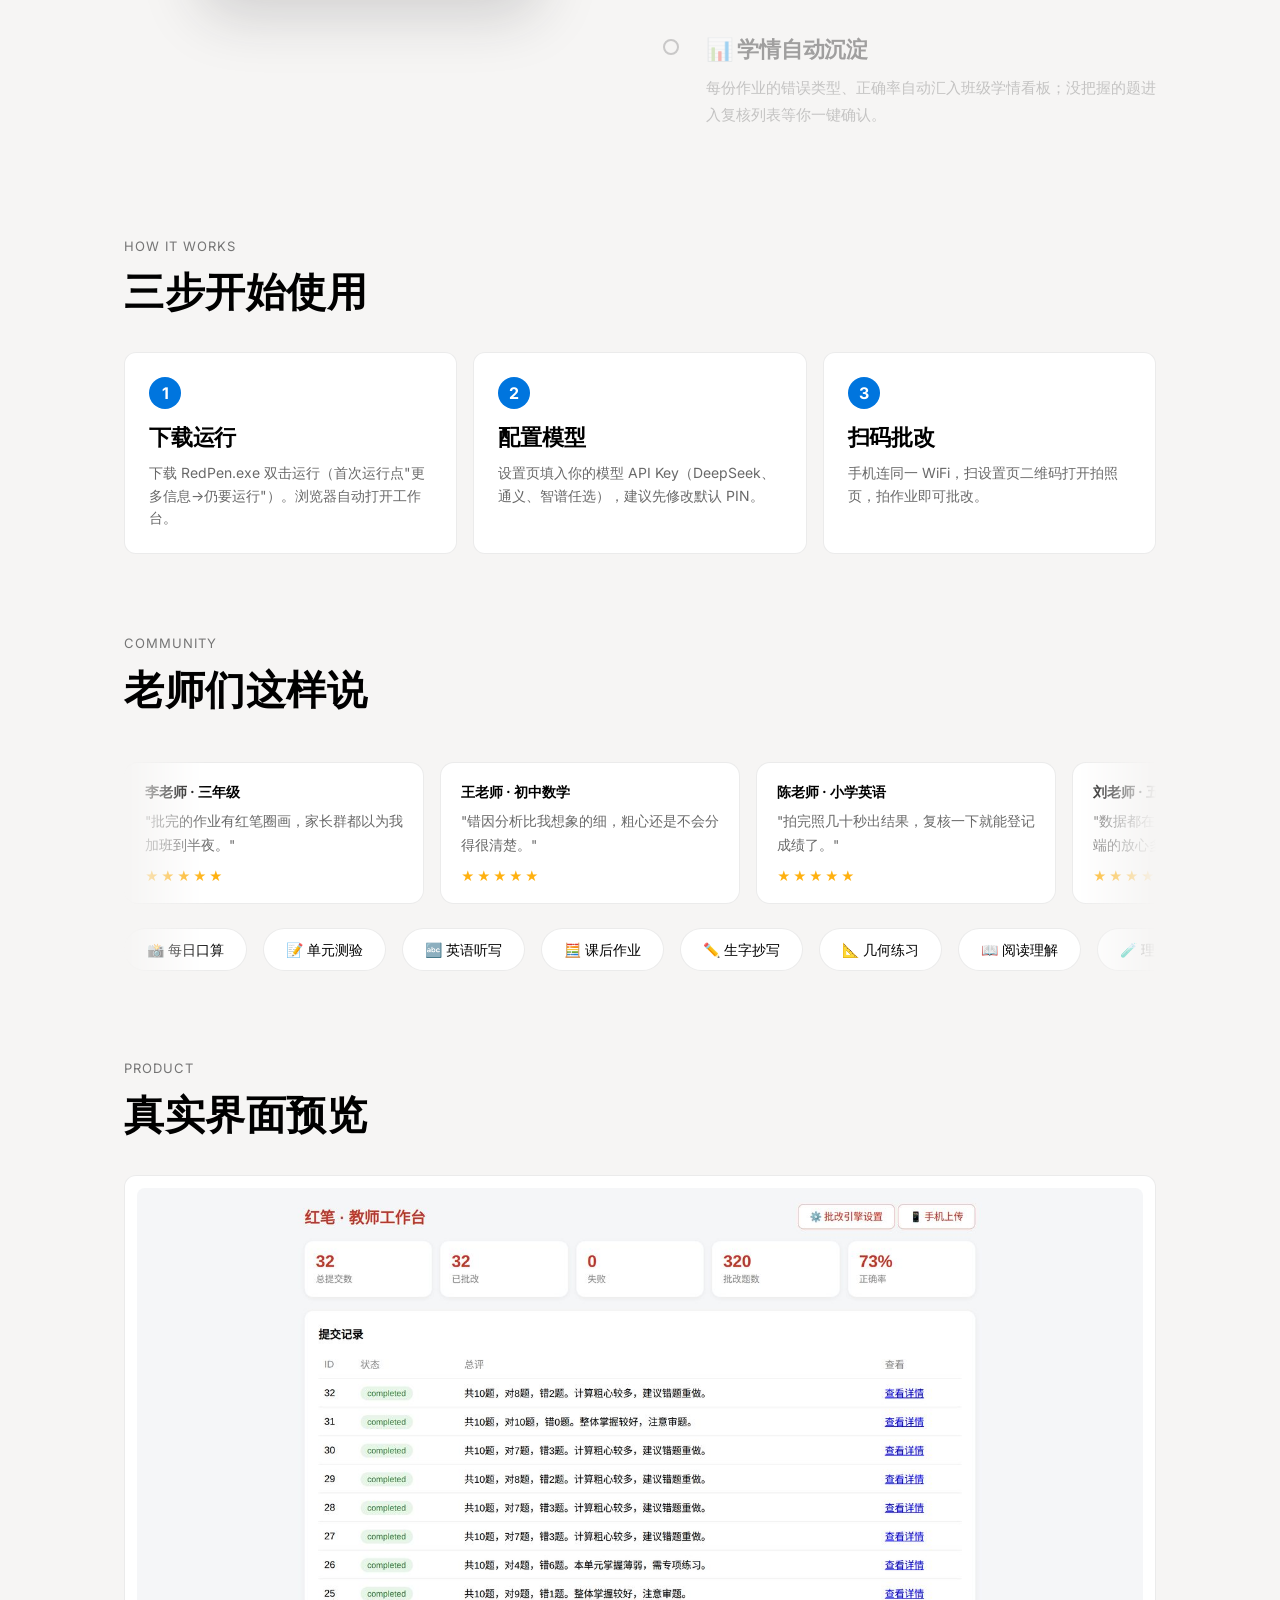
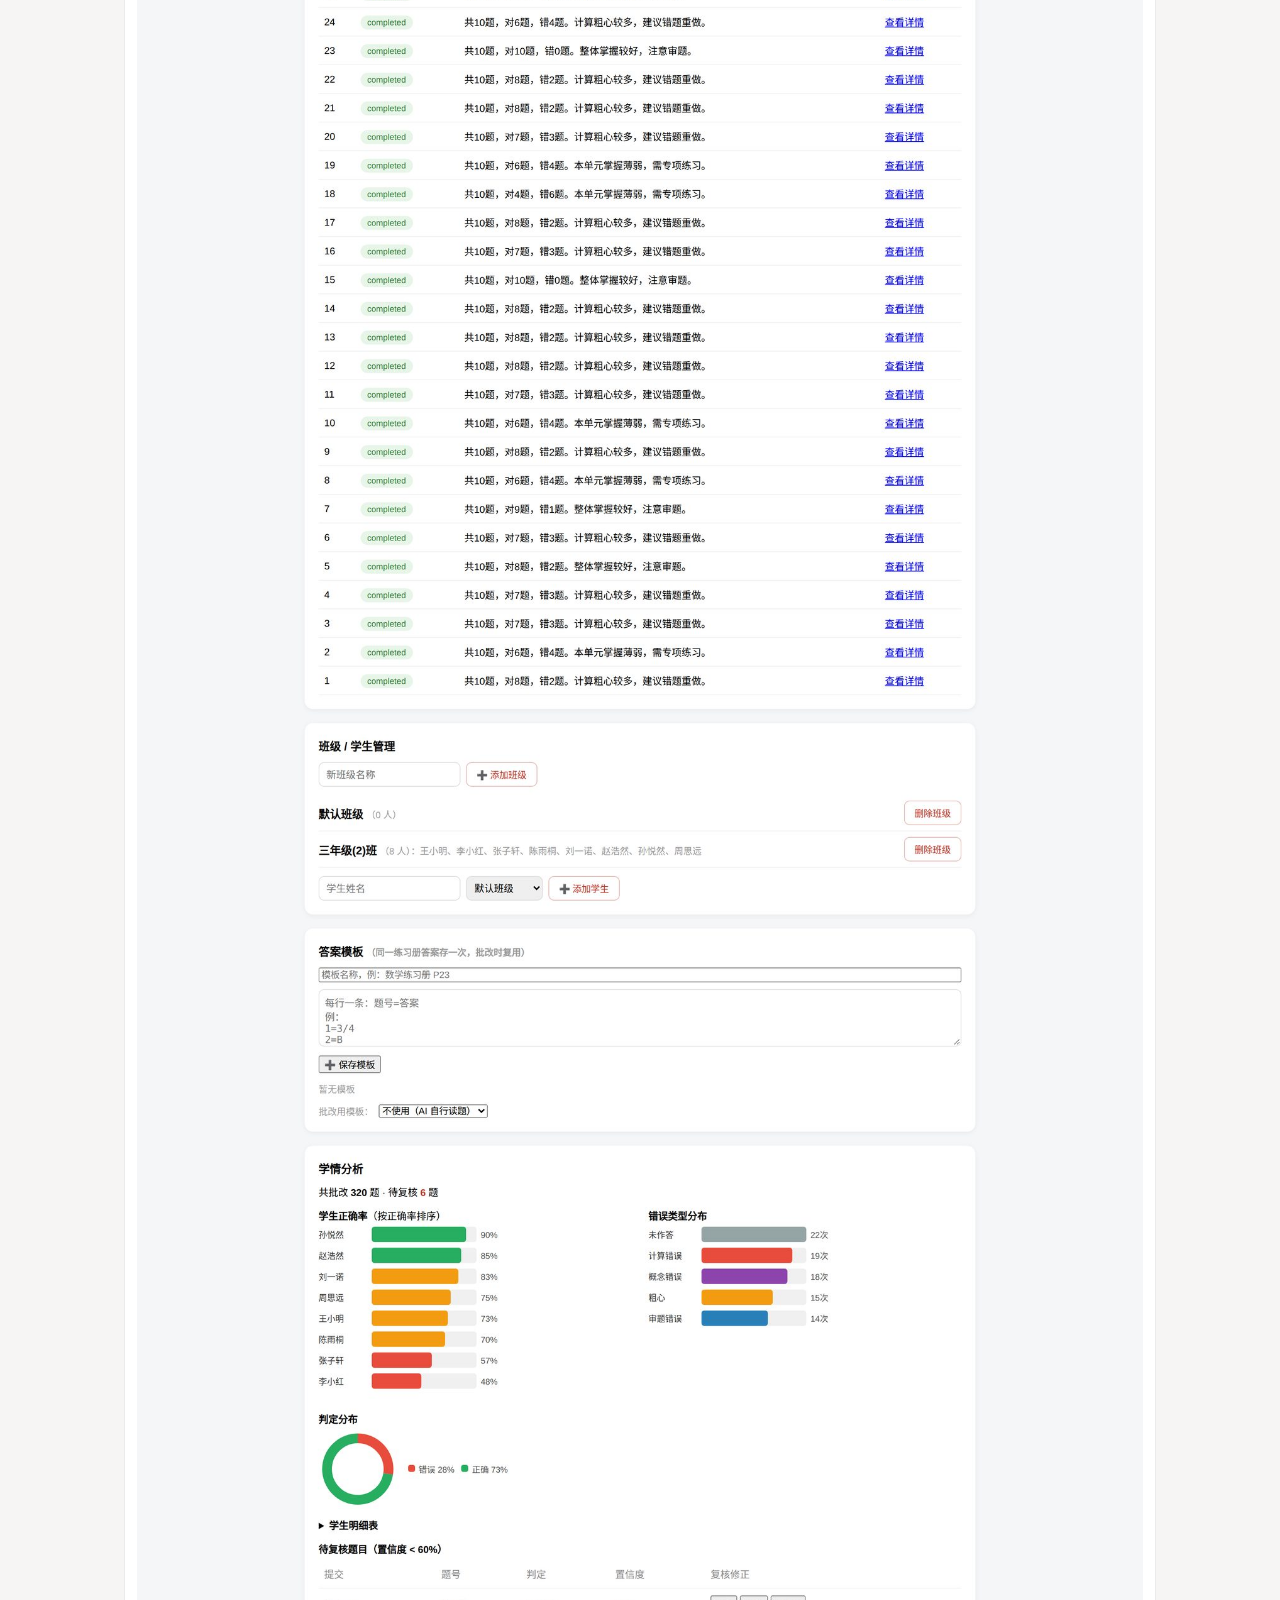
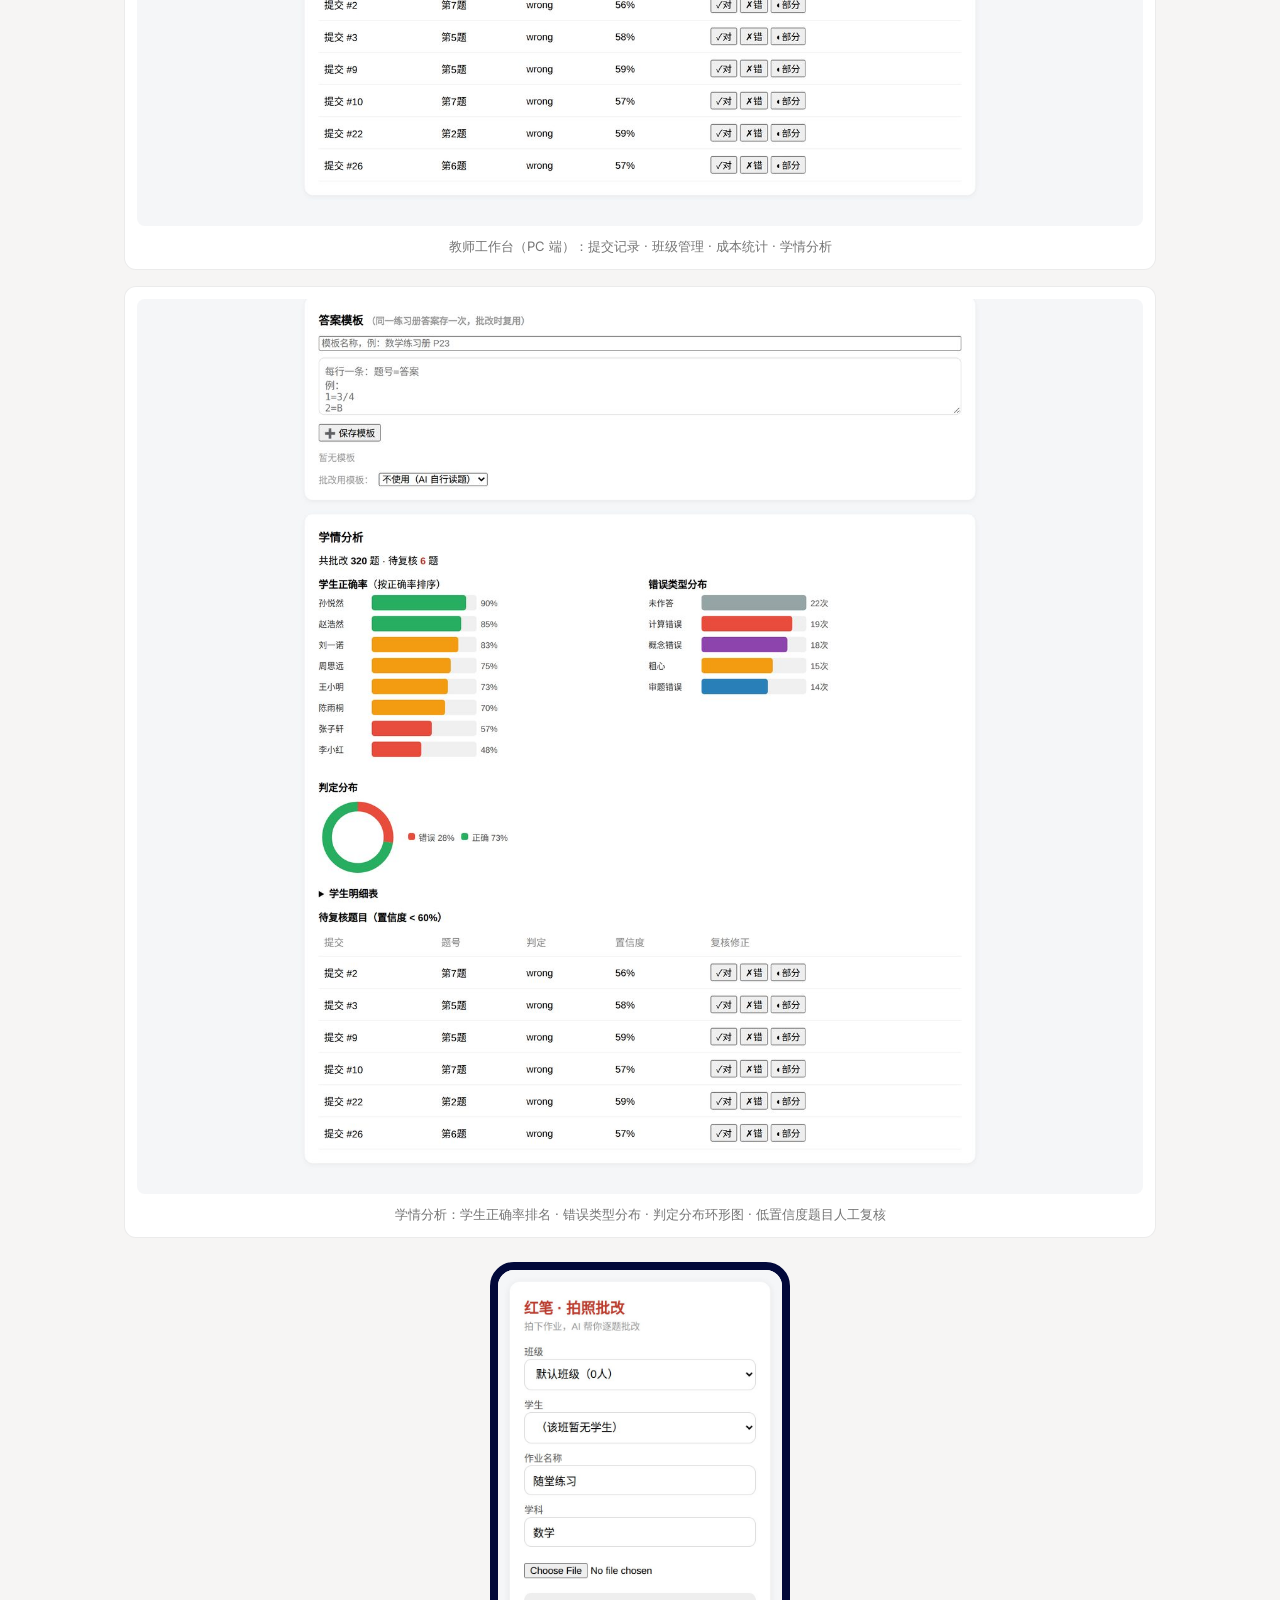
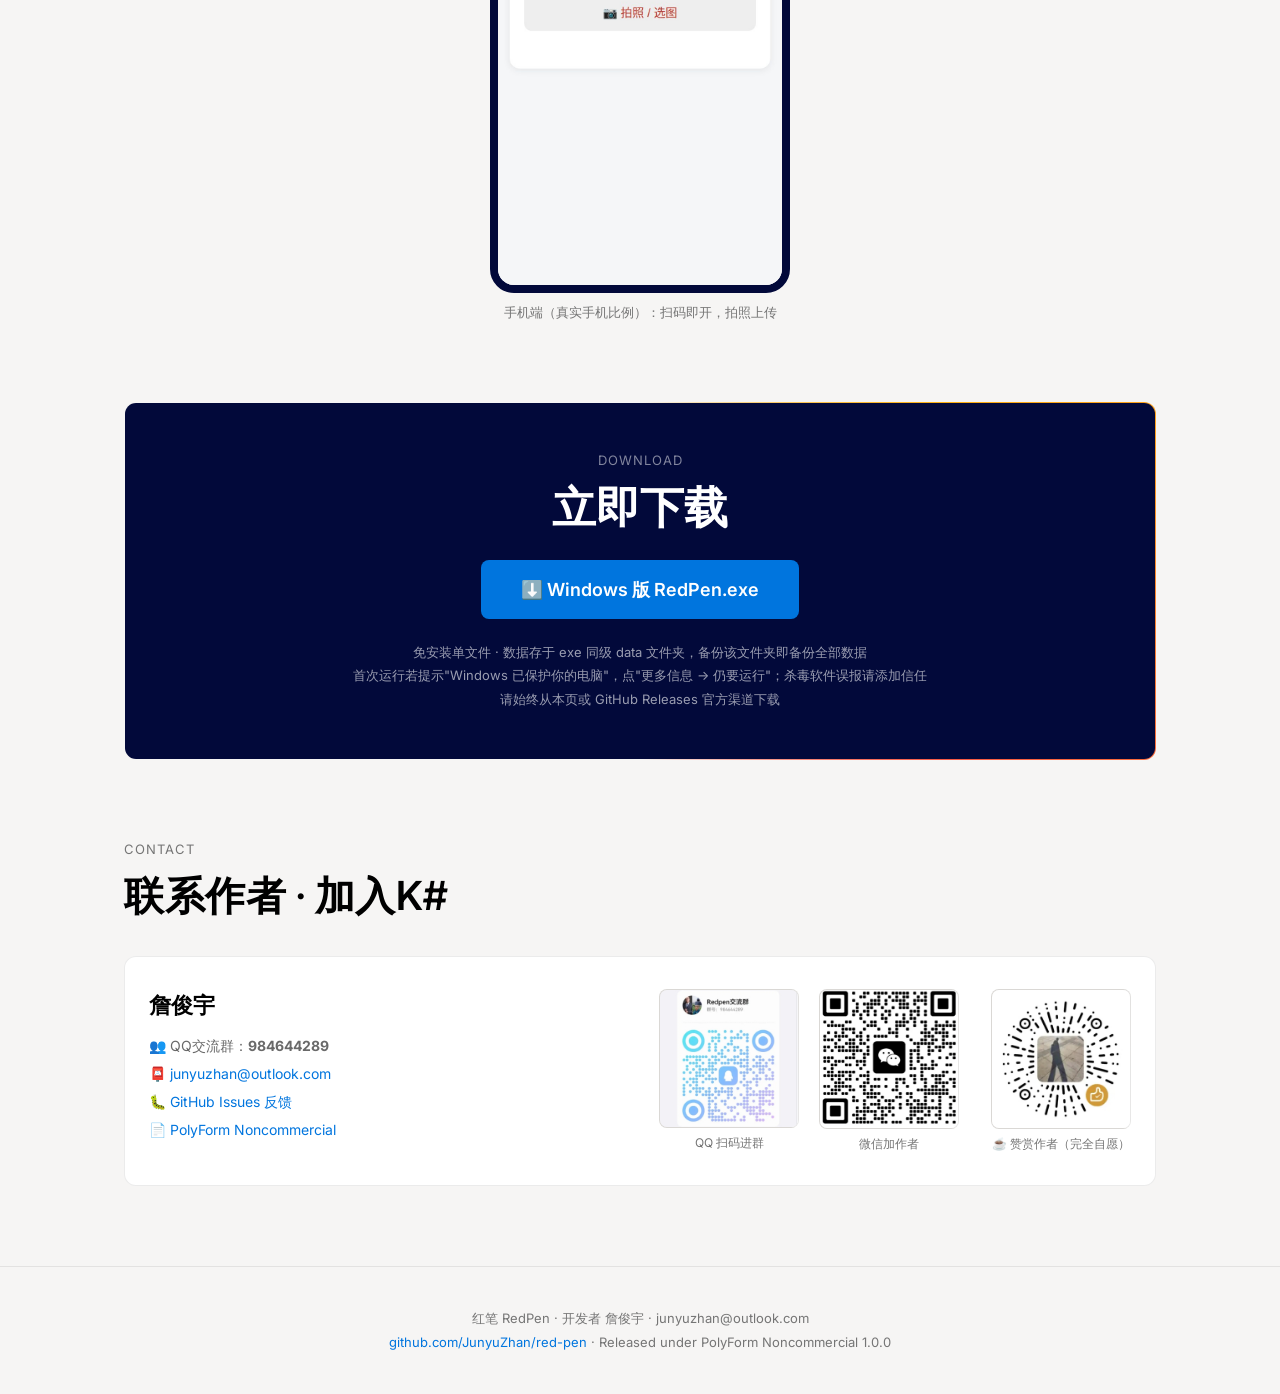
==== commit 4dc9e742: "Hero背景全屏出血修复硬边色带: 100vw延伸+山底渐隐纸色+光斑弱化" ====
--- a/site/index.html
+++ b/site/index.html
@@ -9,7 +9,7 @@
 <link rel="apple-touch-icon" href="images/brand/logo_square.png">
 <link rel="preconnect" href="https://fonts.googleapis.com">
 <link href="https://fonts.googleapis.com/css2?family=Inter:wght@400;500;600;700&display=swap" rel="stylesheet">
-<link rel="stylesheet" href="assets/style.css?v=6">
+<link rel="stylesheet" href="assets/style.css?v=7">
 </head>
 <body>
 <nav>
@@ -29,7 +29,7 @@
   <div class="blob b2" data-parallax="0.18"></div>
   <div class="dotgrid" data-parallax="0.08"></div>
   <svg class="mtn m1" data-parallax="0.28" viewBox="0 0 1440 320" preserveAspectRatio="none" style="position:absolute;bottom:0;left:0;width:100%;height:280px;opacity:.8"><path fill="#e9e0d4" d="M0 320V220l180-120 200 90 220-140 240 110 180-80 200 90 220-70v240z"/></svg>
-  <svg class="mtn m2" data-parallax="0.16" viewBox="0 0 1440 240" preserveAspectRatio="none" style="position:absolute;bottom:0;left:0;width:100%;height:200px;opacity:.9"><path fill="#ded1c0" d="M0 240V150l240-100 220 80 260-90 260 100 220-60 240 80v80z"/></svg>
+  <svg class="mtn m2" data-parallax="0.16" viewBox="0 0 1440 240" preserveAspectRatio="none" style="position:absolute;bottom:0;left:0;width:100%;height:200px;opacity:.7"><path fill="#ded1c0" d="M0 240V150l240-100 220 80 260-90 260 100 220-60 240 80v80z"/></svg>
   <svg class="mtn m3" data-parallax="0.06" viewBox="0 0 1440 180" preserveAspectRatio="none" style="position:absolute;bottom:0;left:0;width:100%;height:140px"><path fill="#cfc0ac" d="M0 180V110l300-80 260 70 280-70 300 80 300-40v130z"/></svg>
 </div>
   <div class="hero-fg" data-parallax="-0.12" style="position:relative;z-index:2">
--- a/site/assets/style.css
+++ b/site/assets/style.css
@@ -72,8 +72,8 @@
 }
 
 /* ---- 动效层 ---- */
-.hero-bg{position:absolute;inset:0;overflow:hidden;pointer-events:none;z-index:0}
-.hero-bg .blob{position:absolute;border-radius:9999px;filter:blur(60px);opacity:.35}
+.hero-bg{position:absolute;inset:0;left:50%;right:50%;margin-left:-50vw;margin-right:-50vw;width:100vw;overflow:hidden;pointer-events:none;z-index:0}
+.hero-bg .blob{position:absolute;border-radius:9999px;filter:blur(80px);opacity:.28}
 .hero-bg .b1{width:340px;height:340px;background:var(--marigold);top:-60px;right:-80px}
 .hero-bg .b2{width:260px;height:260px;background:var(--sky-wash);bottom:-40px;left:-60px}
 .hero-bg .dotgrid{position:absolute;inset:0;background-image:radial-gradient(rgba(0,0,0,0.06) 1px, transparent 1px);background-size:22px 22px}
@@ -147,3 +147,5 @@
 .shimmer-btn{position:relative;overflow:hidden}
 .shimmer-btn::after{content:'';position:absolute;top:0;bottom:0;left:-40%;width:35%;background:linear-gradient(105deg,transparent,rgba(255,255,255,0.5),transparent);animation:sweep 2.8s ease-in-out infinite;pointer-events:none}
 @media(prefers-reduced-motion: reduce){.shimmer-btn::after{display:none}}
+
+.hero-bg::after{content:'';position:absolute;left:0;right:0;bottom:0;height:120px;background:linear-gradient(to bottom,transparent,var(--paper));pointer-events:none}
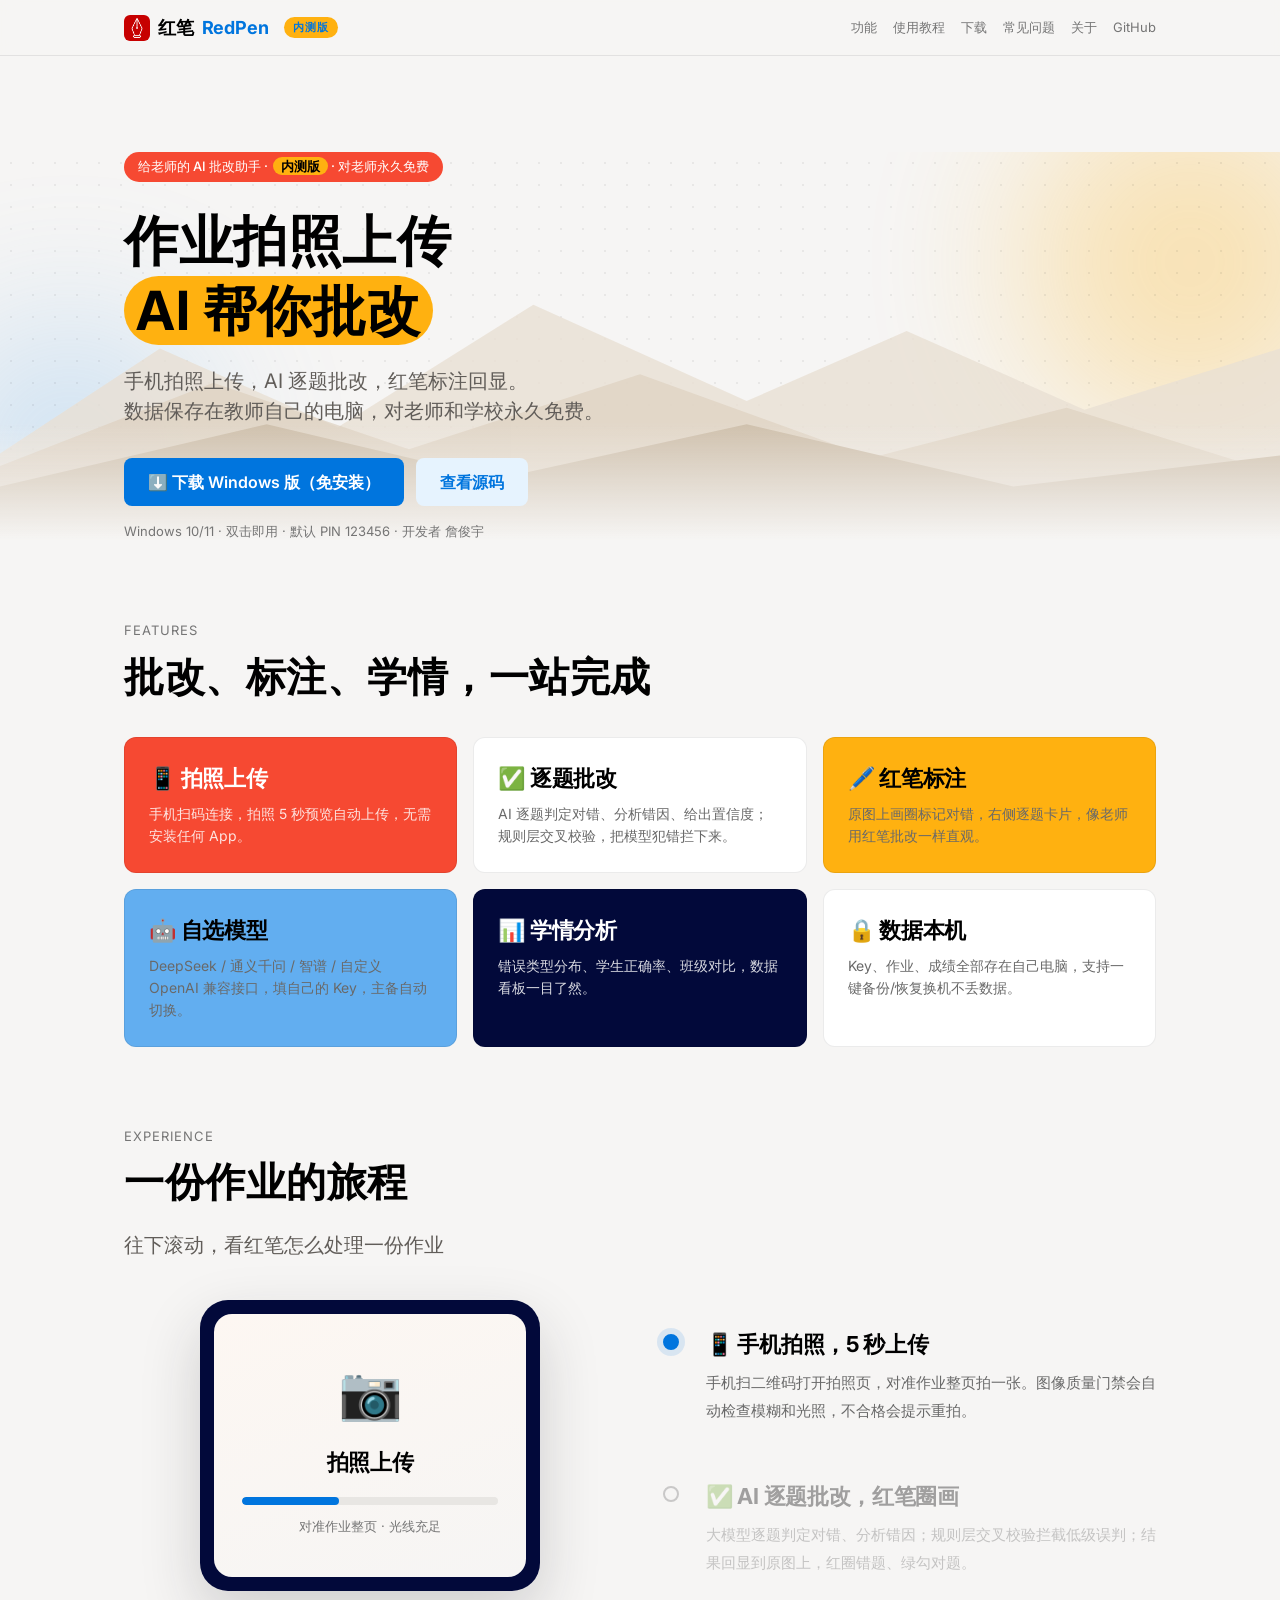
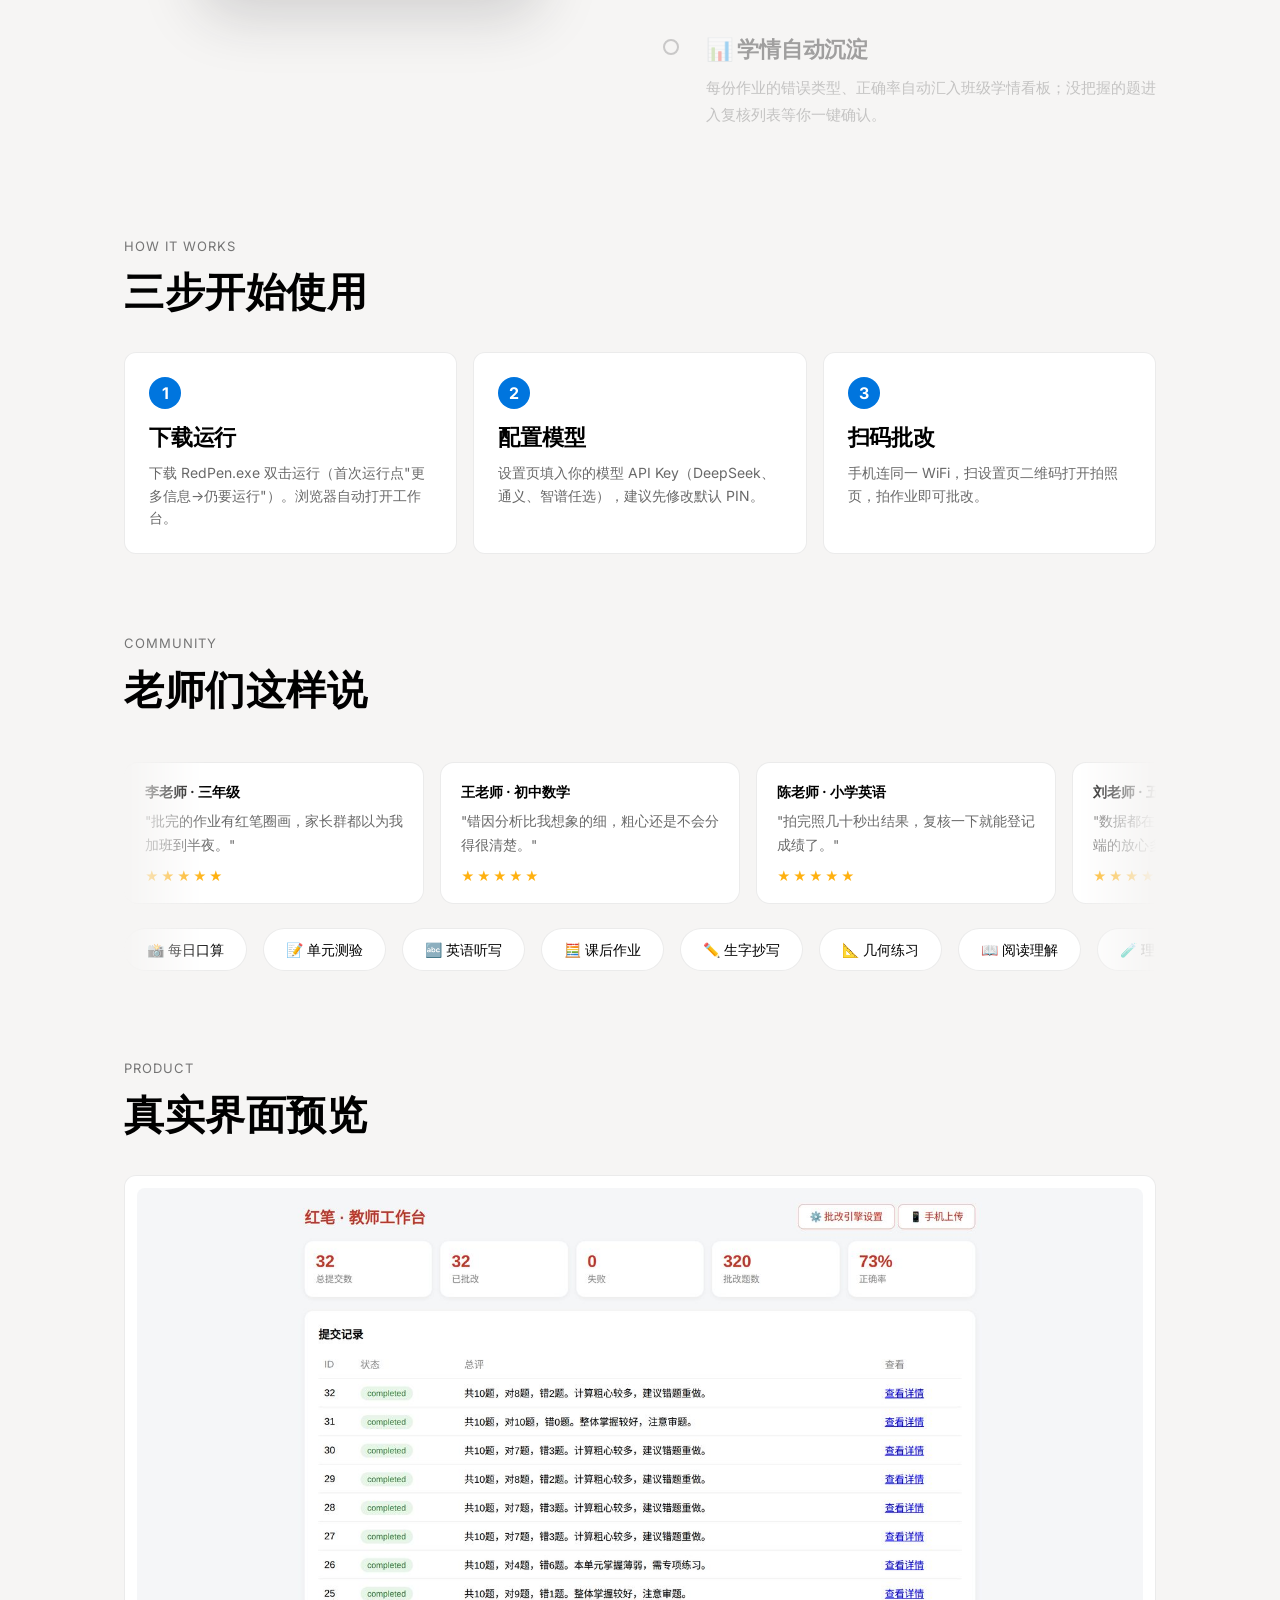
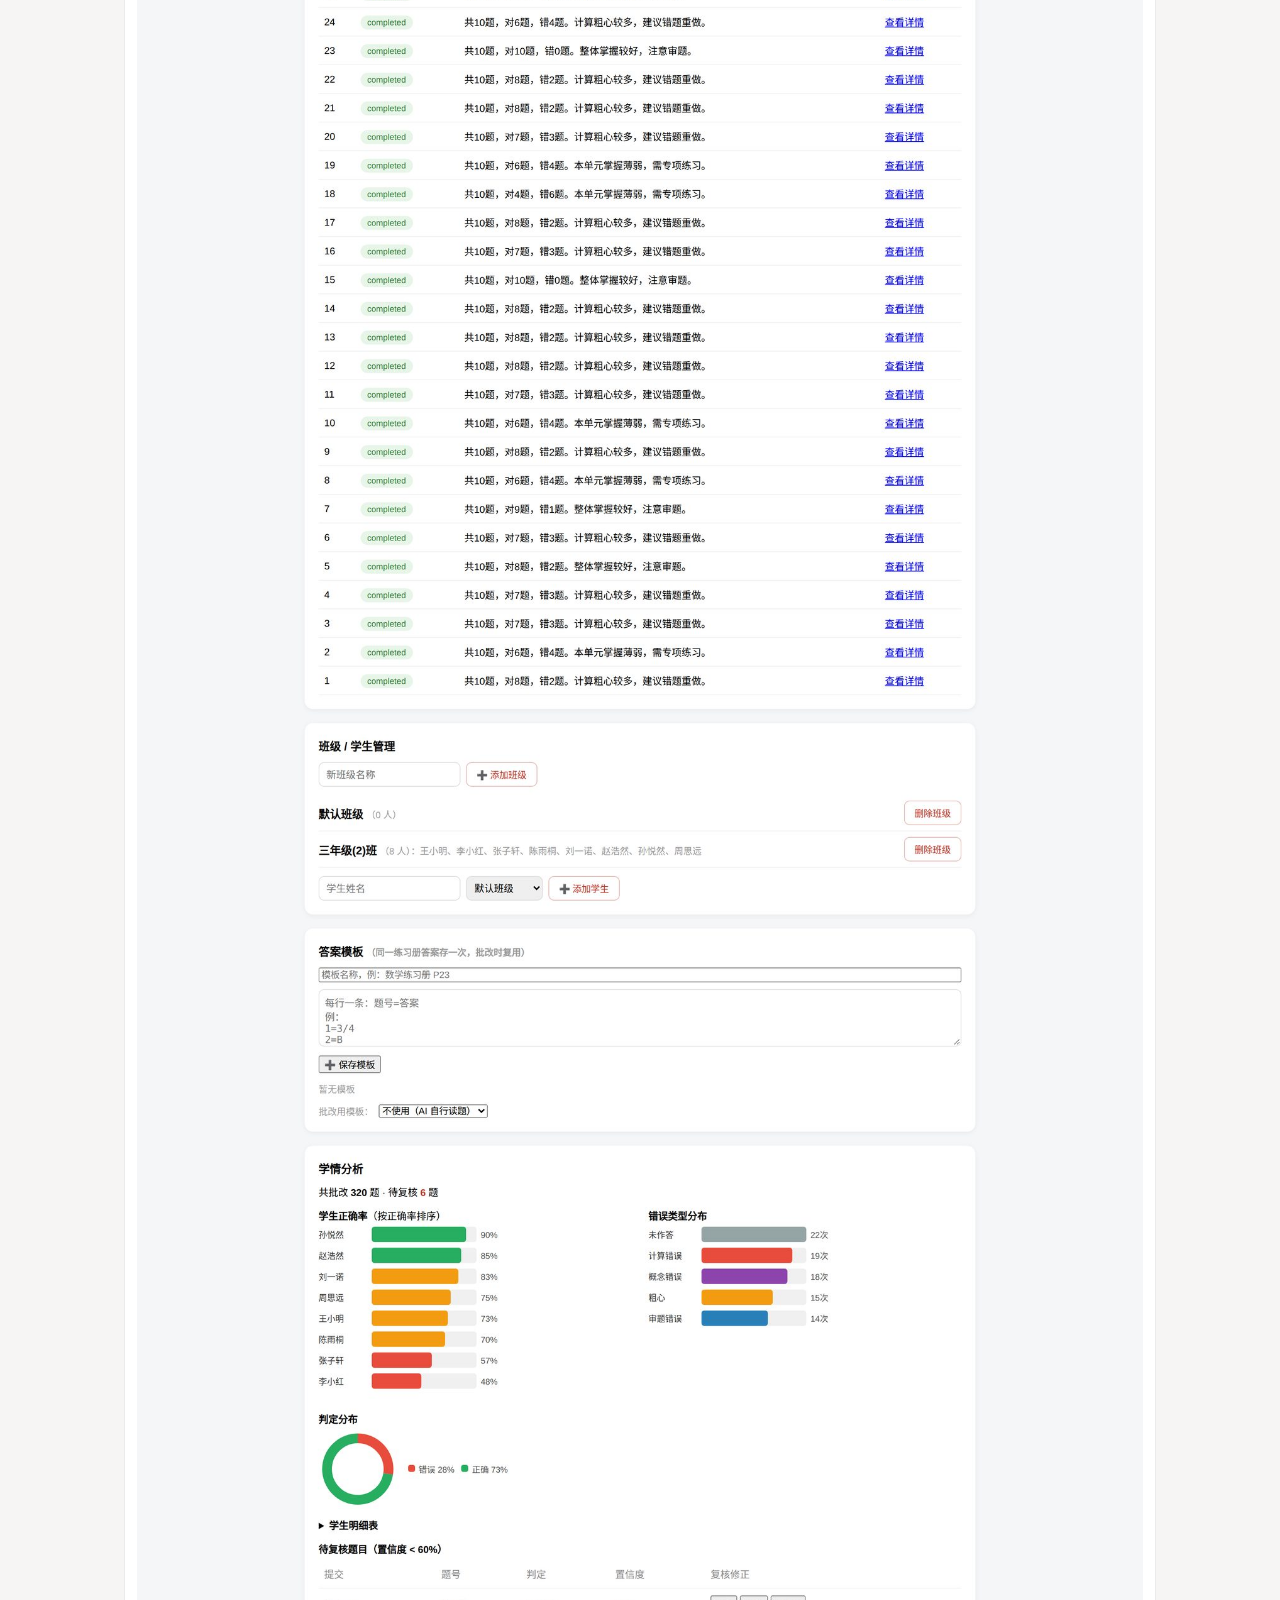
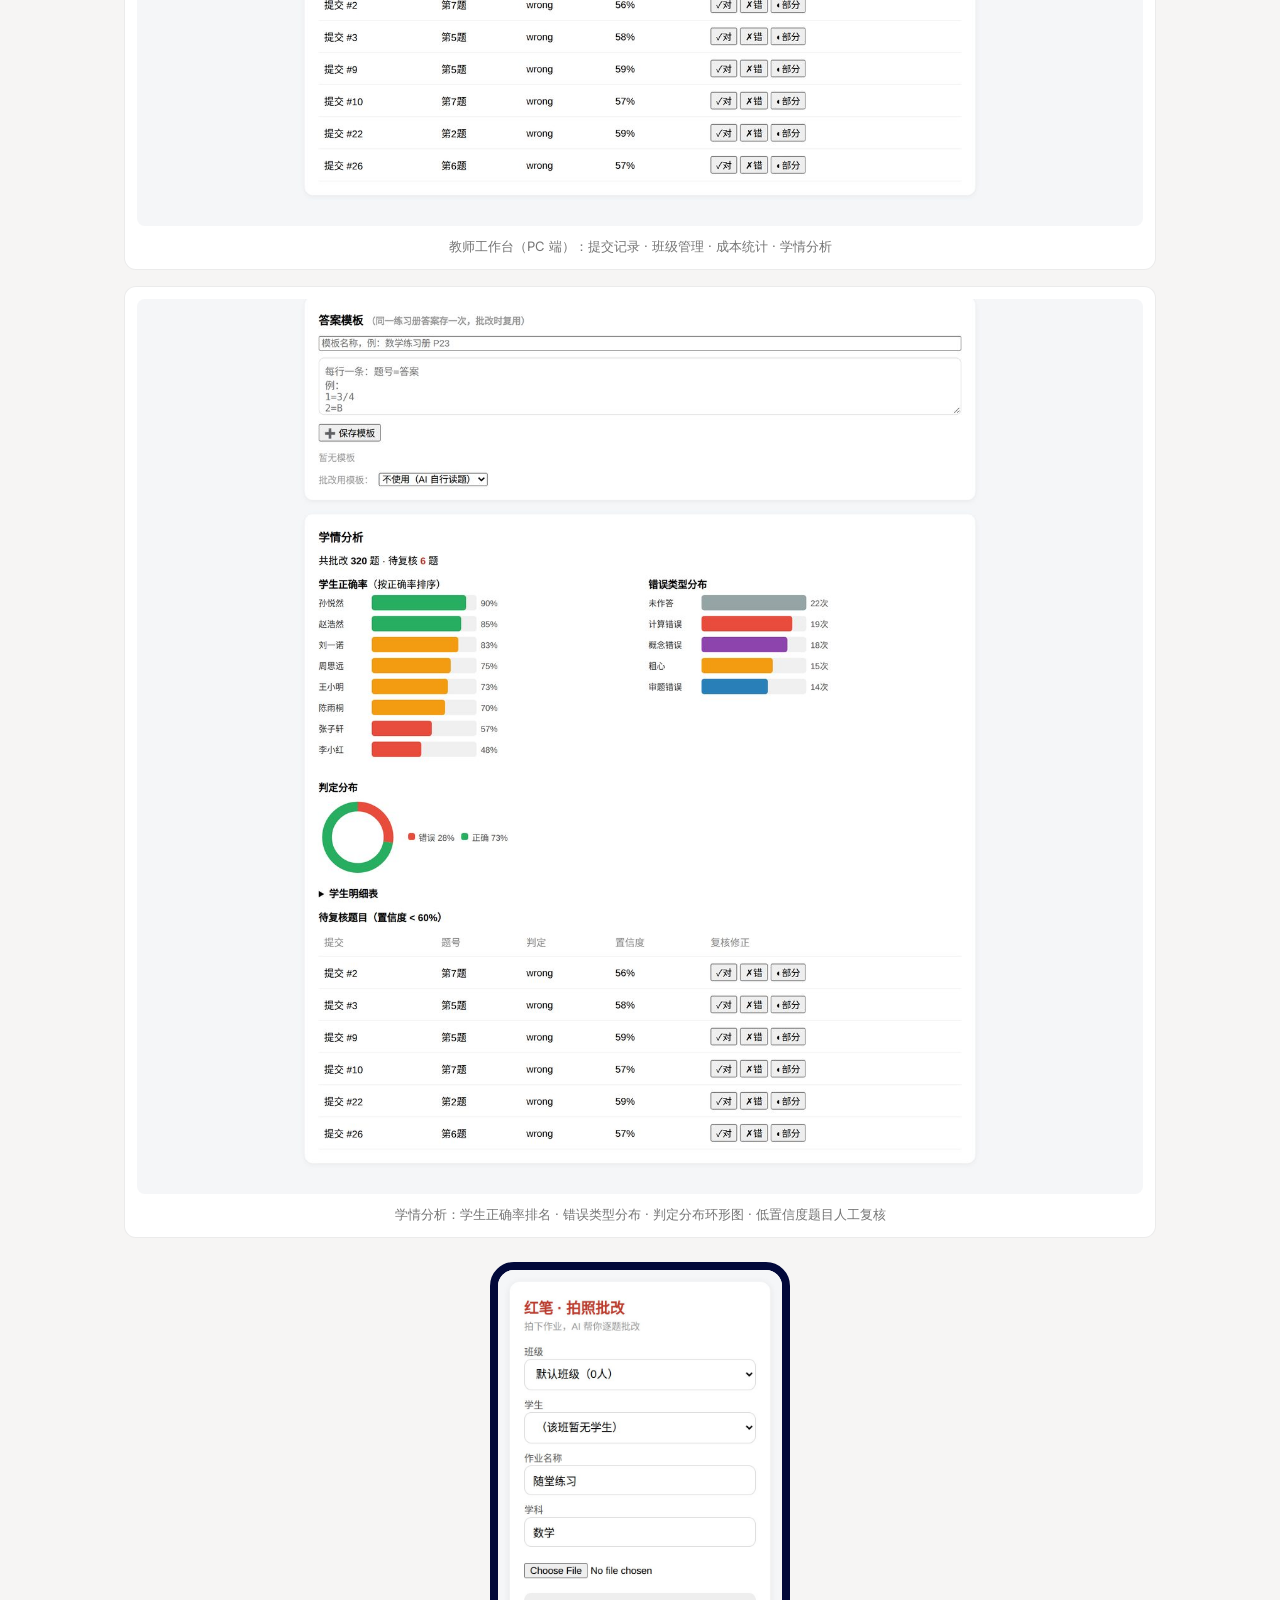
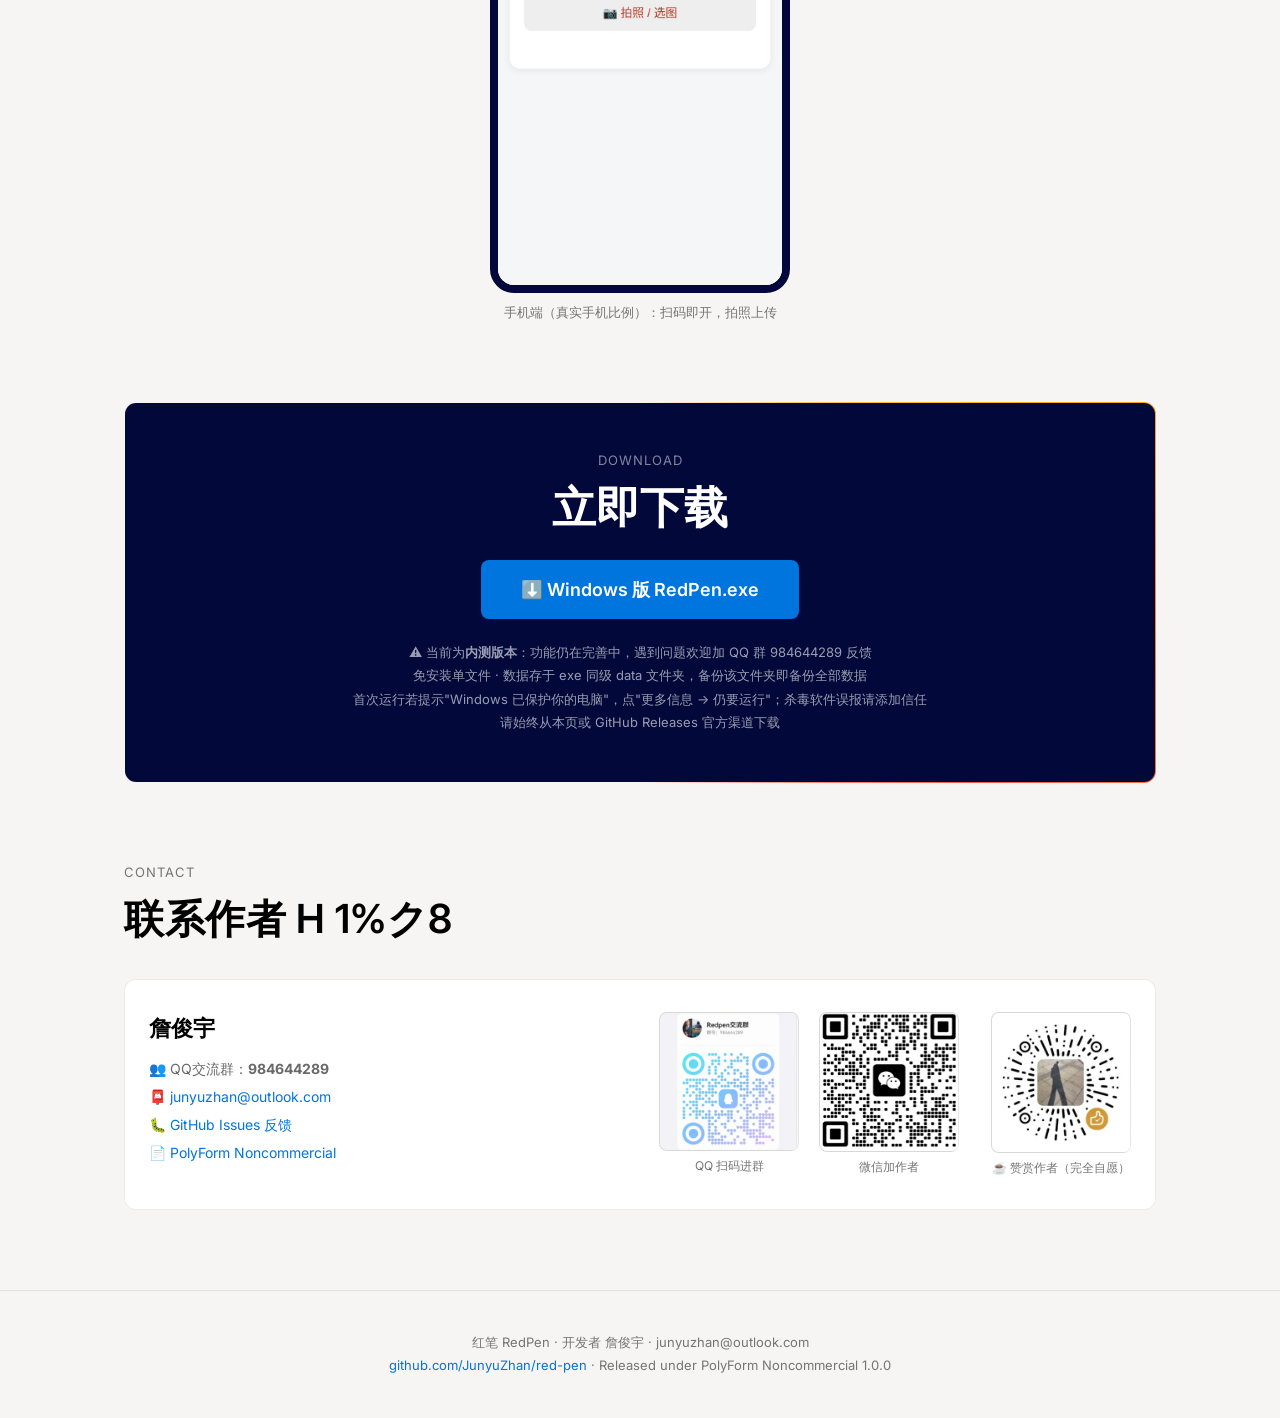
==== commit 20212b39: "全站加内测版标识: 导航logo旁黄色徽章+首页胶囊/下载区/下载页内测说明" ====
--- a/site/index.html
+++ b/site/index.html
@@ -9,12 +9,12 @@
 <link rel="apple-touch-icon" href="images/brand/logo_square.png">
 <link rel="preconnect" href="https://fonts.googleapis.com">
 <link href="https://fonts.googleapis.com/css2?family=Inter:wght@400;500;600;700&display=swap" rel="stylesheet">
-<link rel="stylesheet" href="assets/style.css?v=7">
+<link rel="stylesheet" href="assets/style.css?v=8">
 </head>
 <body>
 <nav>
   <div class="nav-inner">
-    <a class="logo" href="#" style="display:inline-flex;align-items:center;gap:8px"><img src="images/brand/logo_48.png" alt="红笔logo" style="width:26px;height:26px;border-radius:6px">红笔 <span>RedPen</span></a>
+    <a class="logo" href="#" style="display:inline-flex;align-items:center;gap:8px"><img src="images/brand/logo_48.png" alt="红笔logo" style="width:26px;height:26px;border-radius:6px">红笔 <span>RedPen</span><span class="beta-tag">内测版</span></a>
     <div class="nav-links">
       <a href="#features">功能</a><a href="guide.html">使用教程</a><a href="download.html">下载</a><a href="faq.html">常见问题</a><a href="about.html">关于</a>
       <a href="https://github.com/JunyuZhan/red-pen" target="_blank">GitHub</a>
@@ -33,7 +33,7 @@
   <svg class="mtn m3" data-parallax="0.06" viewBox="0 0 1440 180" preserveAspectRatio="none" style="position:absolute;bottom:0;left:0;width:100%;height:140px"><path fill="#cfc0ac" d="M0 180V110l300-80 260 70 280-70 300 80 300-40v130z"/></svg>
 </div>
   <div class="hero-fg" data-parallax="-0.12" style="position:relative;z-index:2">
-  <div class="pill">给老师的 AI 批改助手 <b>对老师永久免费</b></div>
+  <div class="pill">给老师的 AI 批改助手 · <b>内测版</b> · 对老师永久免费</div>
   <h1 class="display">作业拍照上传<br><span class="hl">AI 帮你批改</span></h1>
   <p class="sub">手机拍照上传，AI 逐题批改，红笔标注回显。<br>数据保存在教师自己的电脑，对老师和学校永久免费。</p>
   <div class="cta-row">
@@ -173,7 +173,7 @@
     <div class="kicker" style="color:rgba(255,255,255,0.5)">Download</div>
     <h2>立即下载</h2>
     <a class="btn btn-primary shimmer-btn" href="https://github.com/JunyuZhan/red-pen/releases/latest" target="_blank">⬇️ Windows 版 RedPen.exe</a>
-    <p class="dl-note">免安装单文件 · 数据存于 exe 同级 data 文件夹，备份该文件夹即备份全部数据<br>
+    <p class="dl-note">⚠️ 当前为<b>内测版本</b>：功能仍在完善中，遇到问题欢迎加 QQ 群 984644289 反馈<br>免安装单文件 · 数据存于 exe 同级 data 文件夹，备份该文件夹即备份全部数据<br>
     首次运行若提示"Windows 已保护你的电脑"，点"更多信息 → 仍要运行"；杀毒软件误报请添加信任<br>
     请始终从本页或 GitHub Releases 官方渠道下载</p>
   </div>
--- a/site/assets/style.css
+++ b/site/assets/style.css
@@ -149,3 +149,7 @@
 @media(prefers-reduced-motion: reduce){.shimmer-btn::after{display:none}}
 
 .hero-bg::after{content:'';position:absolute;left:0;right:0;bottom:0;height:120px;background:linear-gradient(to bottom,transparent,var(--paper));pointer-events:none}
+
+/* 内测标识 */
+.beta-tag{display:inline-block;background:var(--marigold);color:#fff;font-size:11px;font-weight:700;border-radius:9999px;padding:2px 9px;margin-left:8px;vertical-align:2px;letter-spacing:1px}
+.beta-note{background:#fff8ec;border:1px solid rgba(255,177,16,0.35);border-radius:10px;padding:12px 16px;font-size:13.5px;color:#8a5b00;line-height:1.8;margin-top:16px}
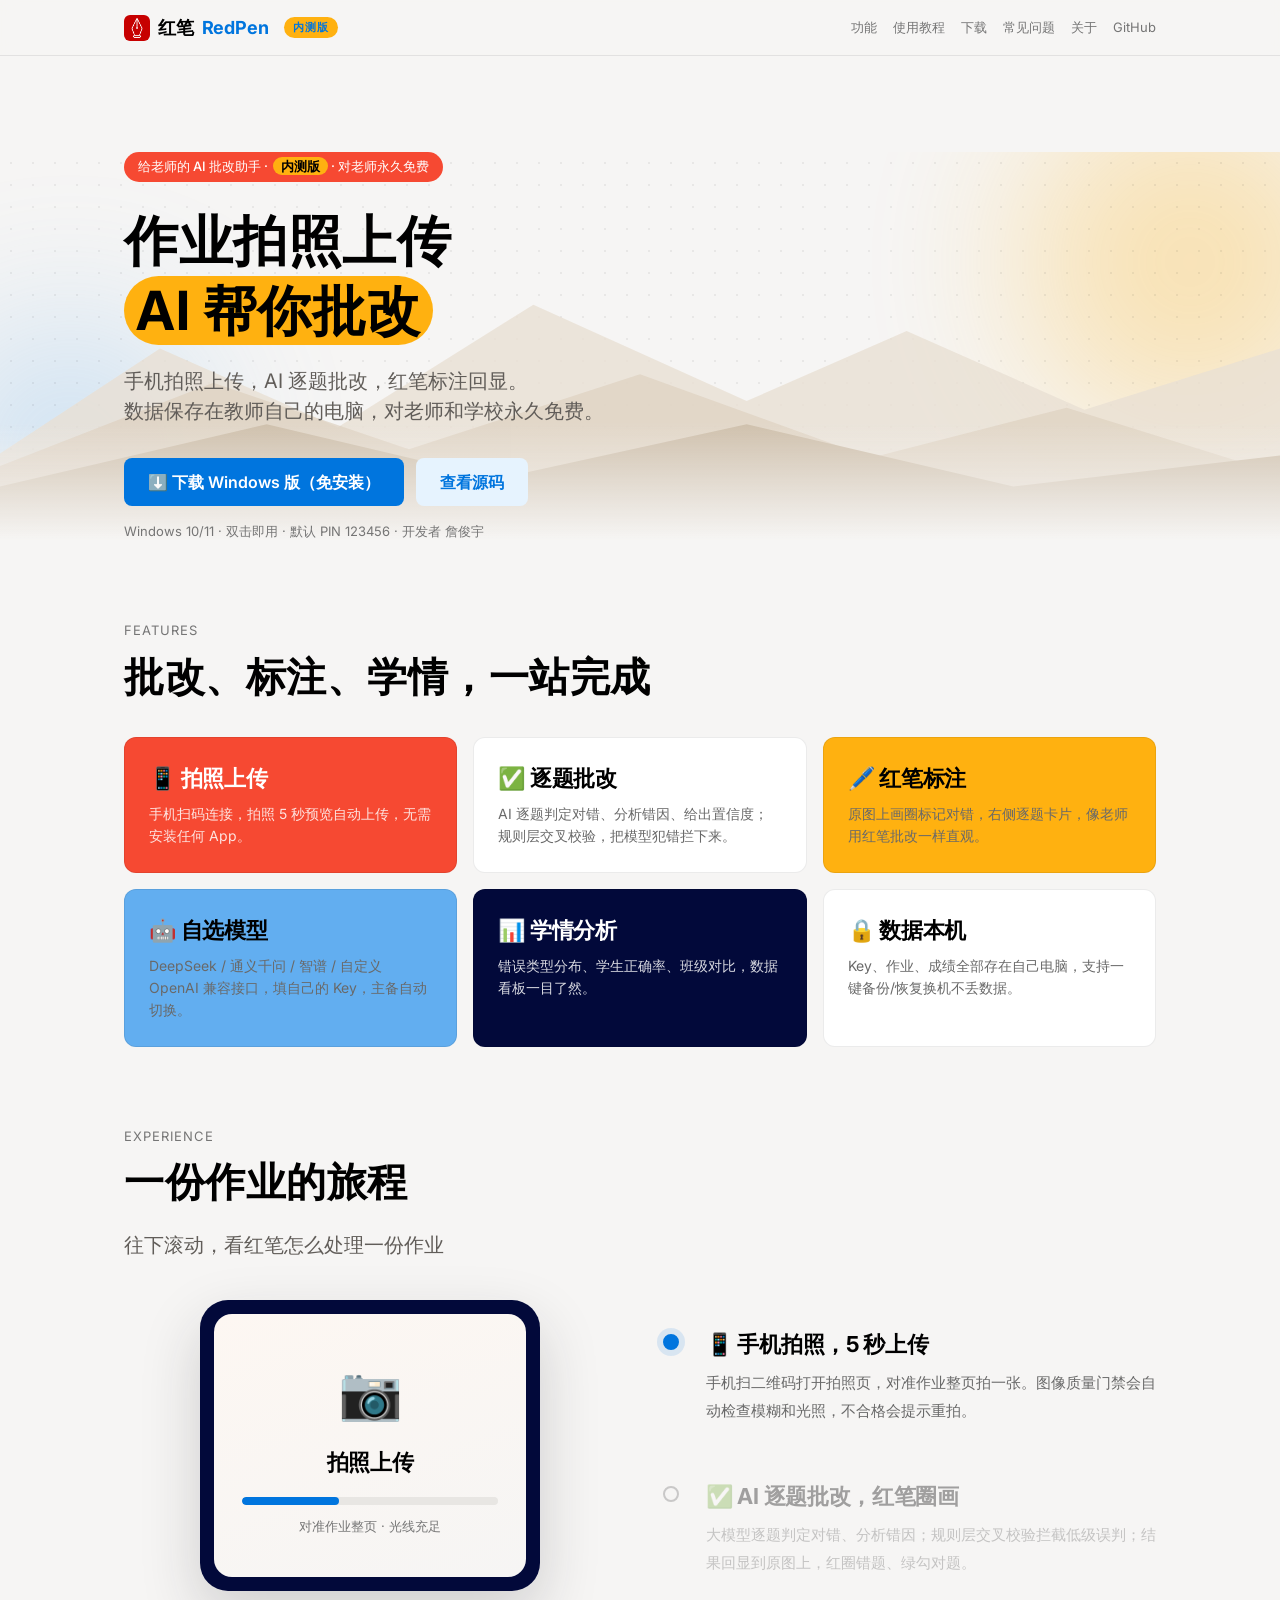
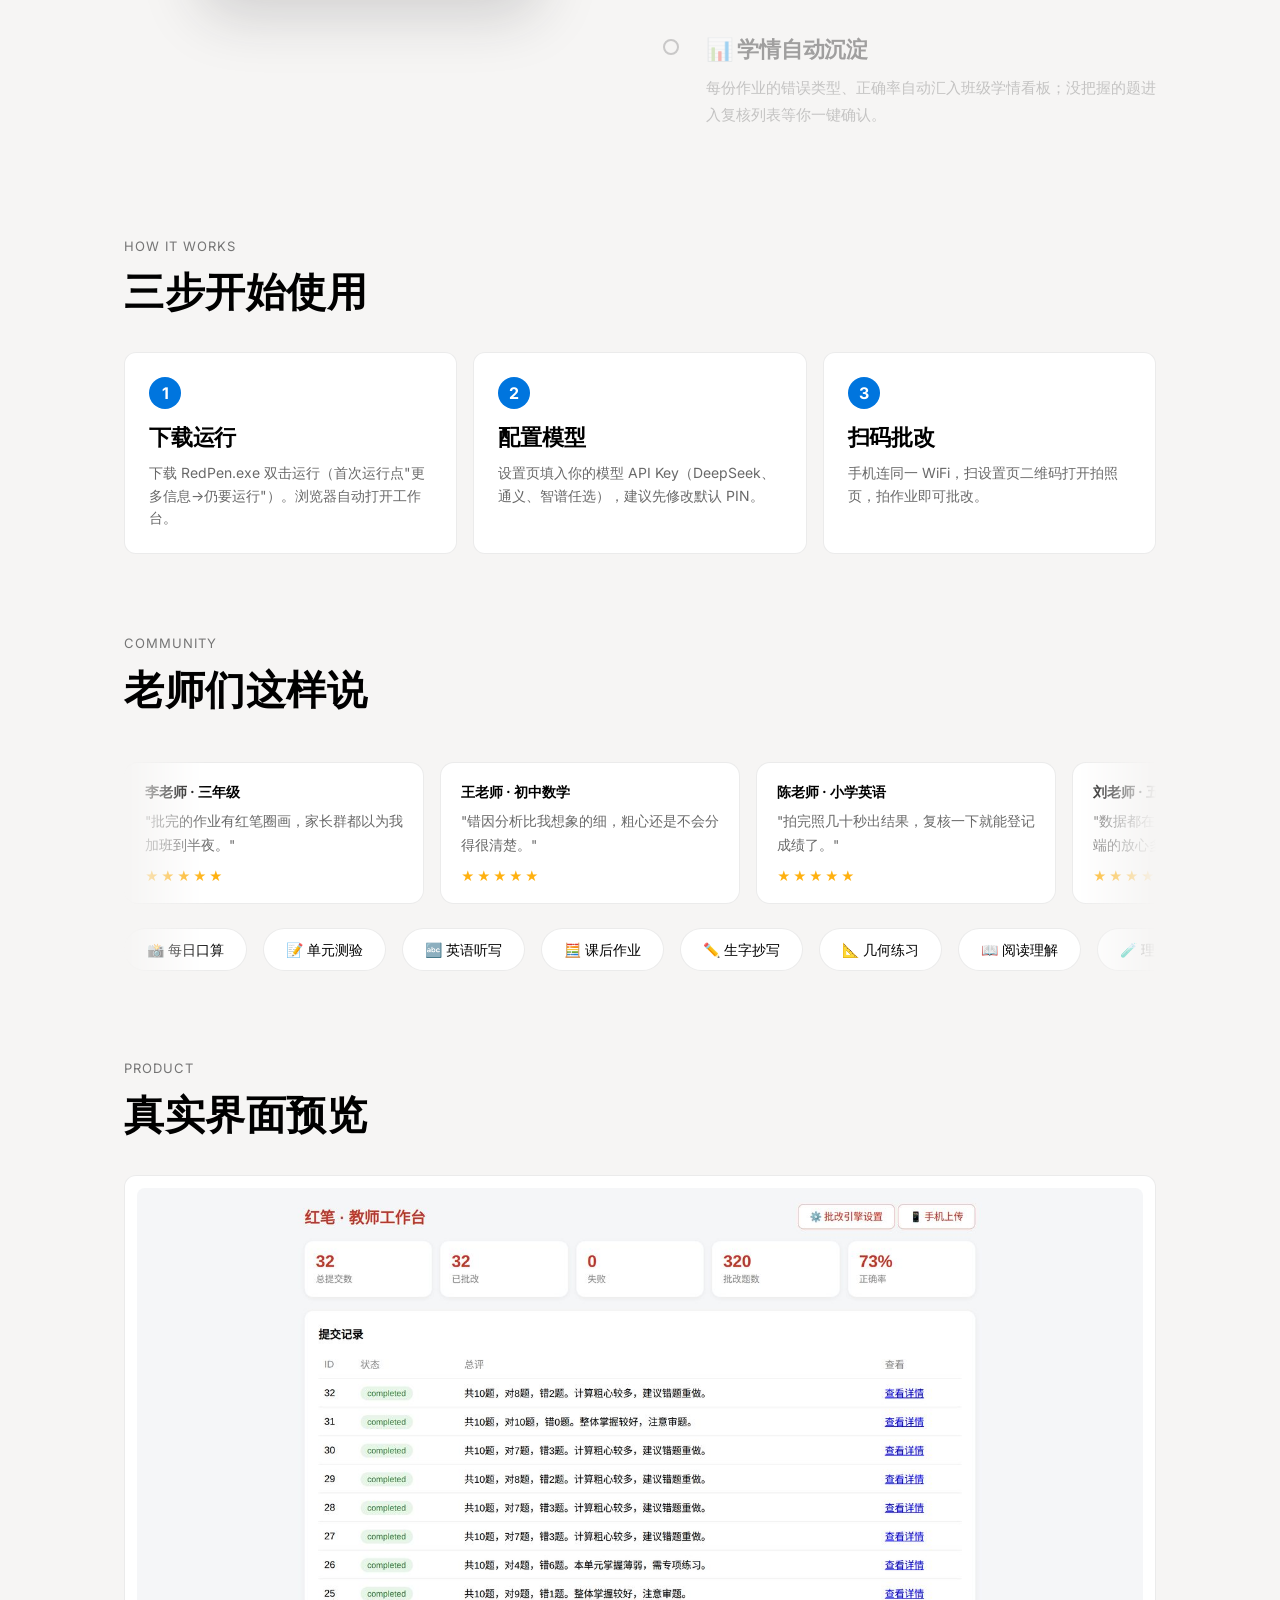
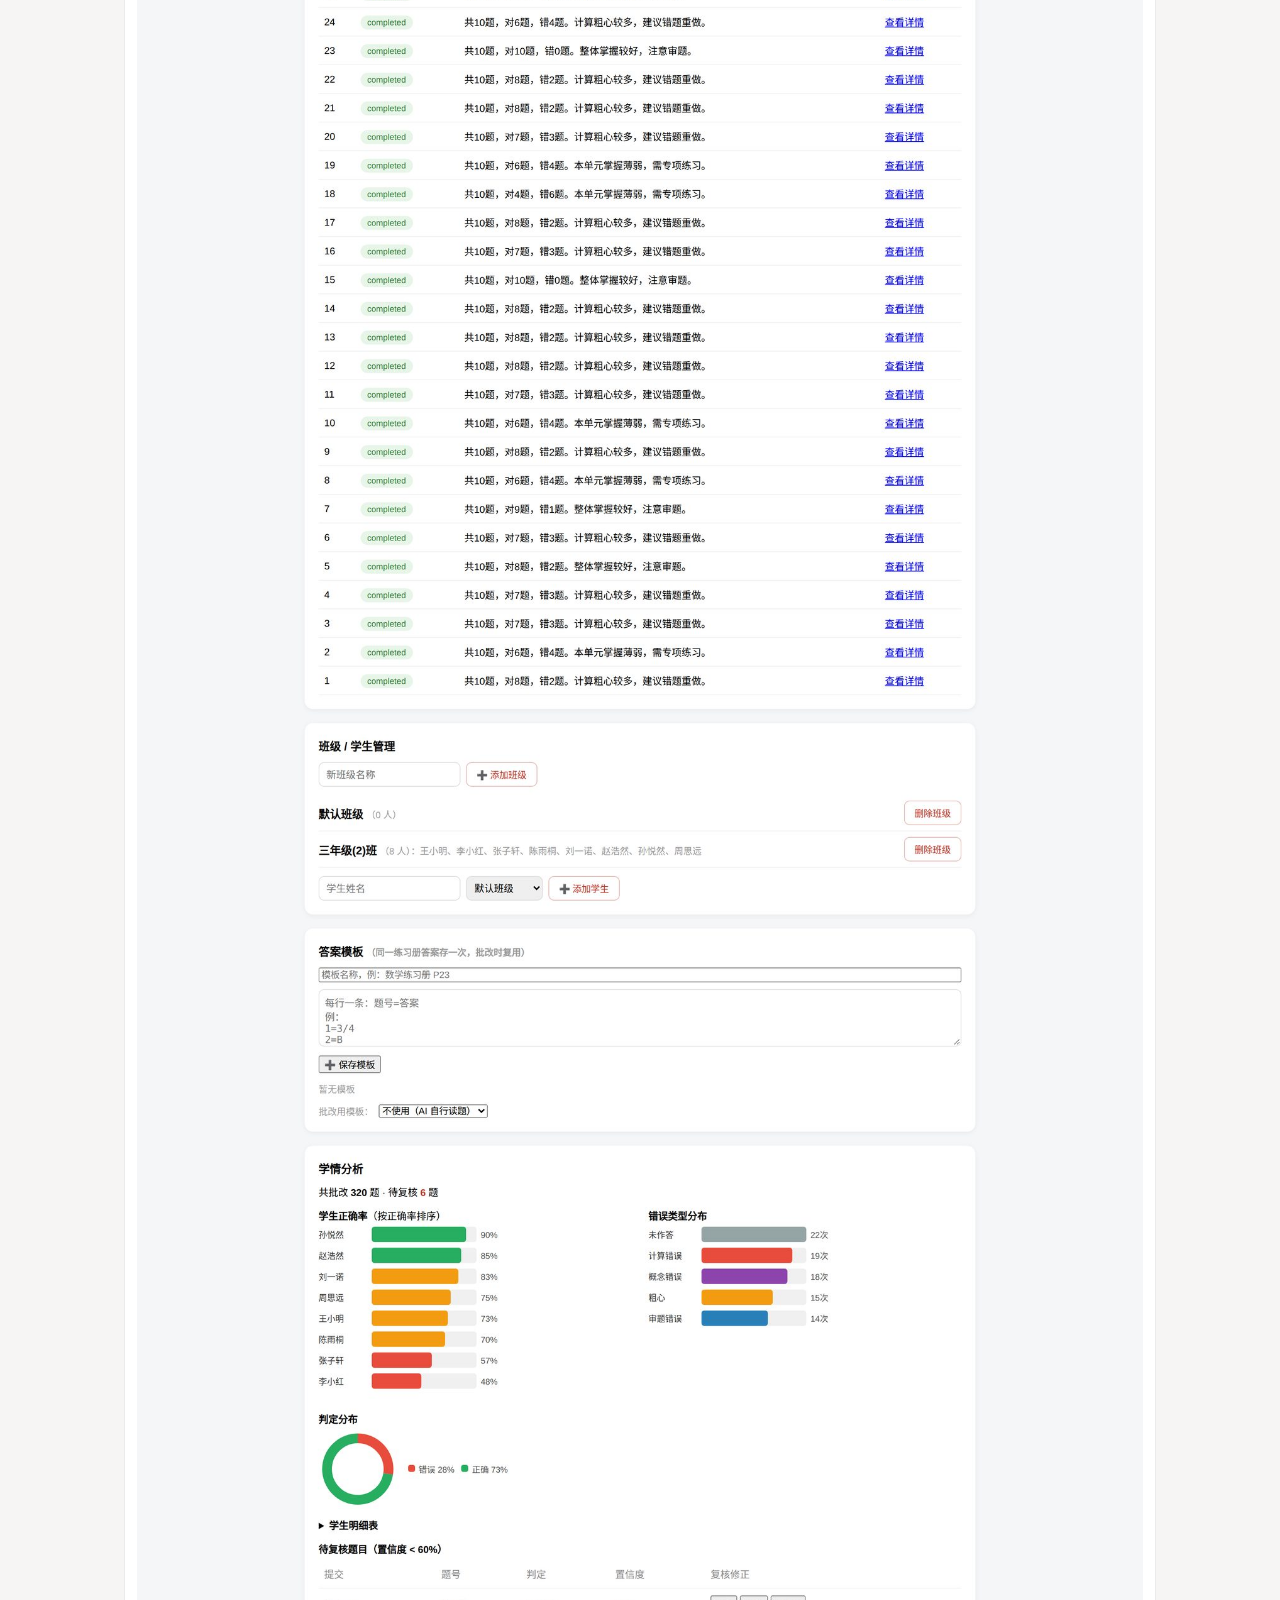
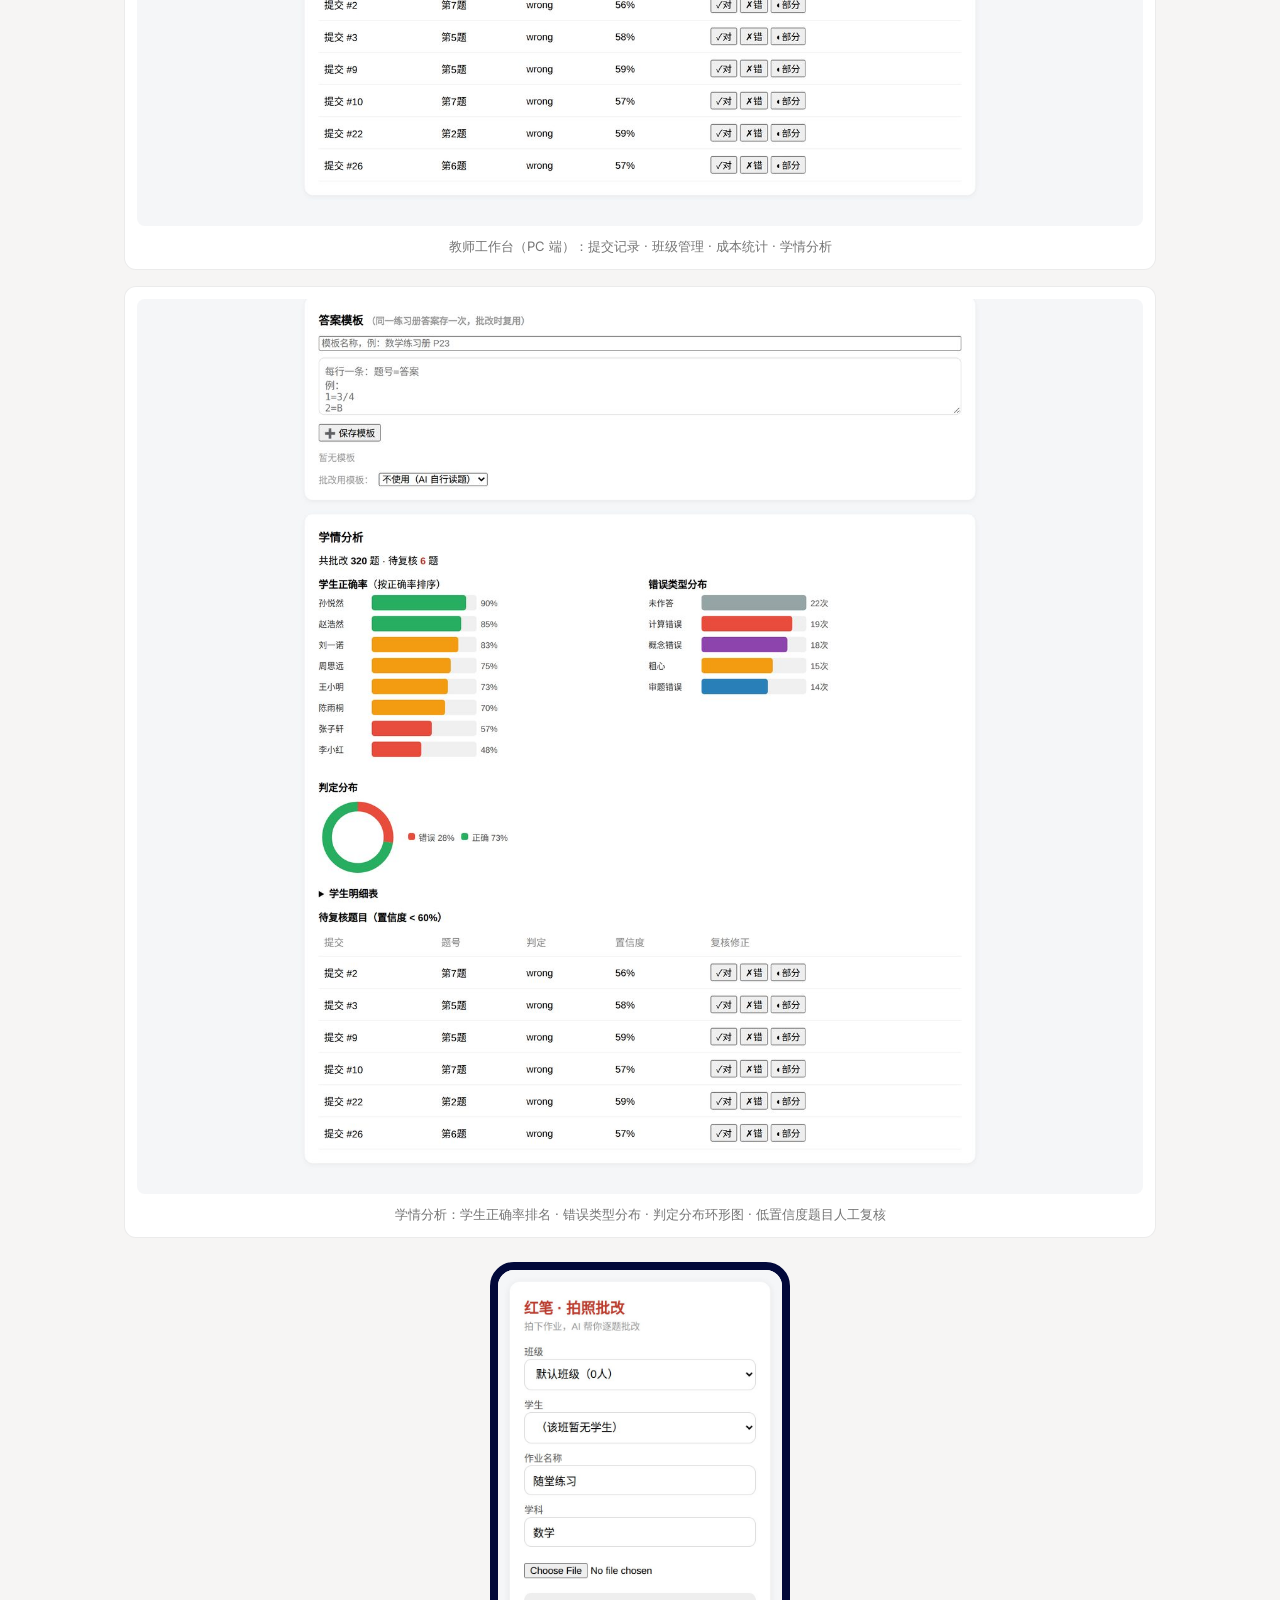
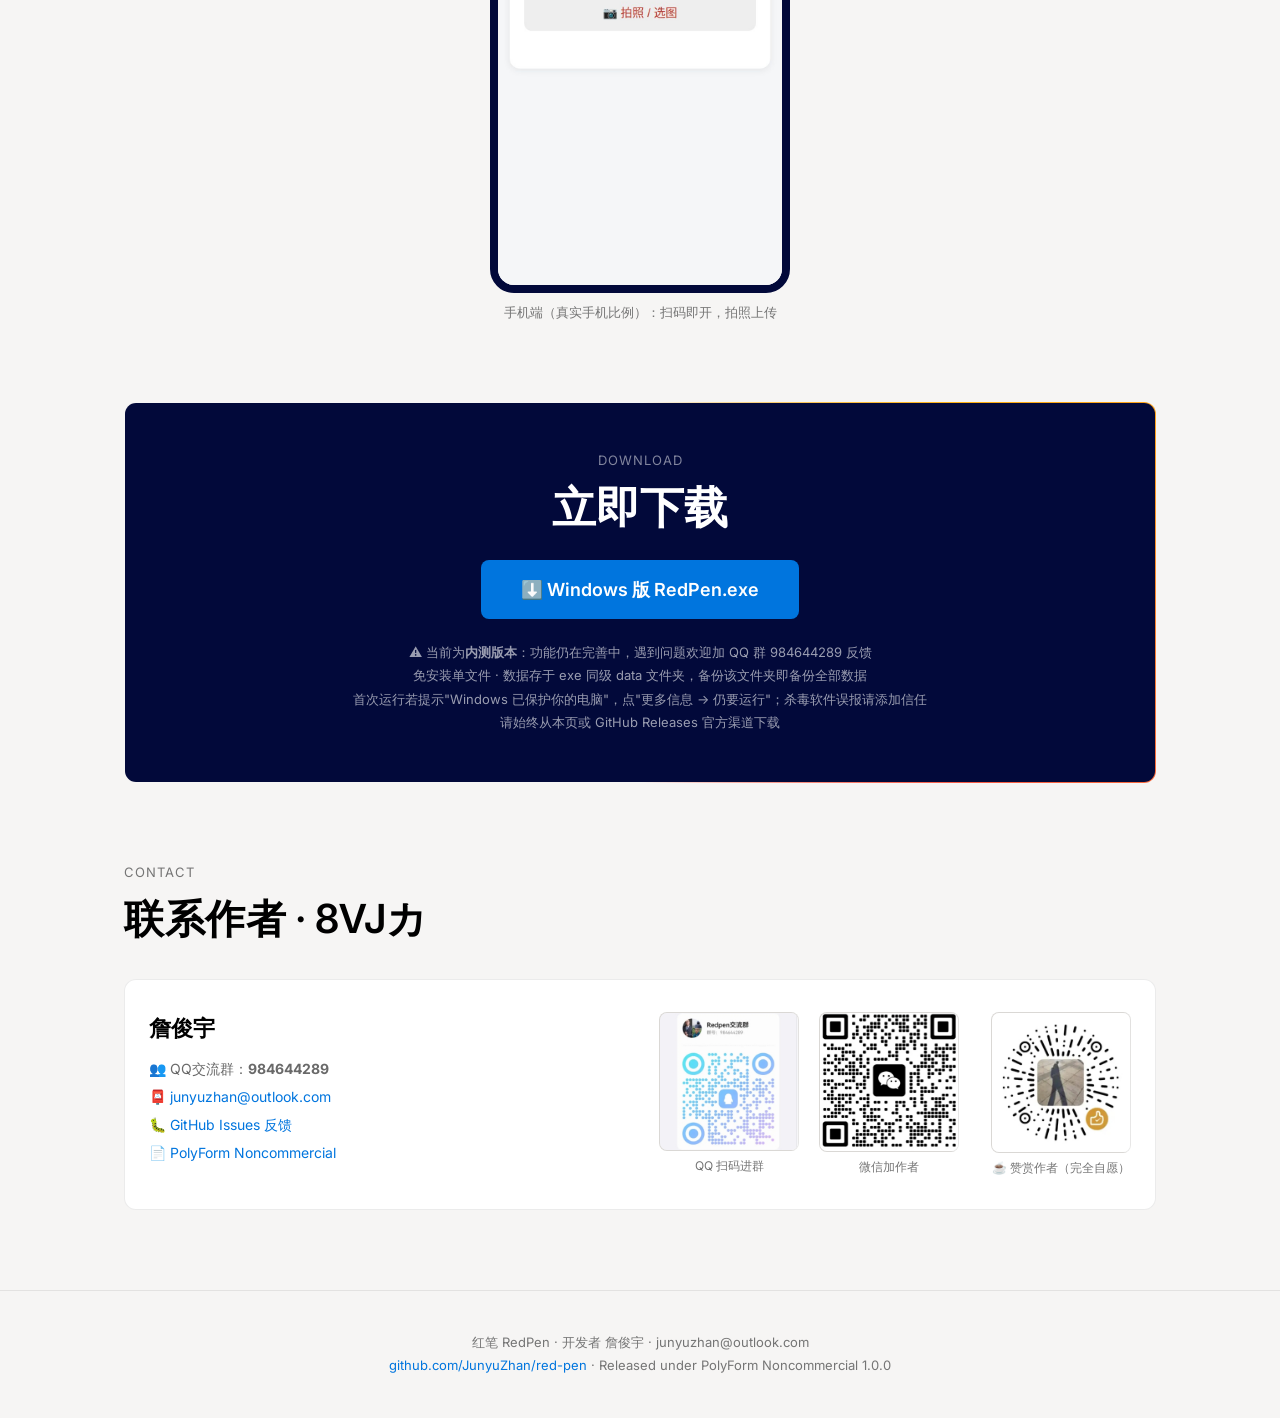
==== commit d7719514: "加分享卡片Open Graph标签: 各页title/描述/品牌方形logo, 微信朋友圈/QQ转发显示图标+简介" ====
--- a/site/index.html
+++ b/site/index.html
@@ -4,6 +4,15 @@
 <meta charset="UTF-8">
 <meta name="viewport" content="width=device-width, initial-scale=1.0">
 <title>红笔 RedPen · 教师作业 AI 批改助手</title>
+<meta property="og:title" content="红笔 RedPen — 手机拍照上传，AI 帮你批改作业">
+<meta property="og:description" content="老师永久免费的AI作业批改助手：手机拍照上传，AI逐题批改、红笔标注、学情分析，数据只存老师自己电脑。开发者詹俊宇。">
+<meta property="og:type" content="website">
+<meta property="og:url" content="https://redpen.zhanjunyu.com/">
+<meta property="og:image" content="https://redpen.zhanjunyu.com/images/brand/logo_square.png">
+<meta name="twitter:card" content="summary">
+<meta name="twitter:title" content="红笔 RedPen — 手机拍照上传，AI 帮你批改作业">
+<meta name="twitter:description" content="老师永久免费的AI作业批改助手：手机拍照上传，AI逐题批改、红笔标注、学情分析，数据只存老师自己电脑。开发者詹俊宇。">
+<meta name="twitter:image" content="https://redpen.zhanjunyu.com/images/brand/logo_square.png">
 <meta name="description" content="手机拍照上传作业，AI 逐题批改，红笔标注回显，学情分析看板。对老师永久免费。">
 <link rel="icon" type="image/png" href="images/brand/favicon_64.png">
 <link rel="apple-touch-icon" href="images/brand/logo_square.png">
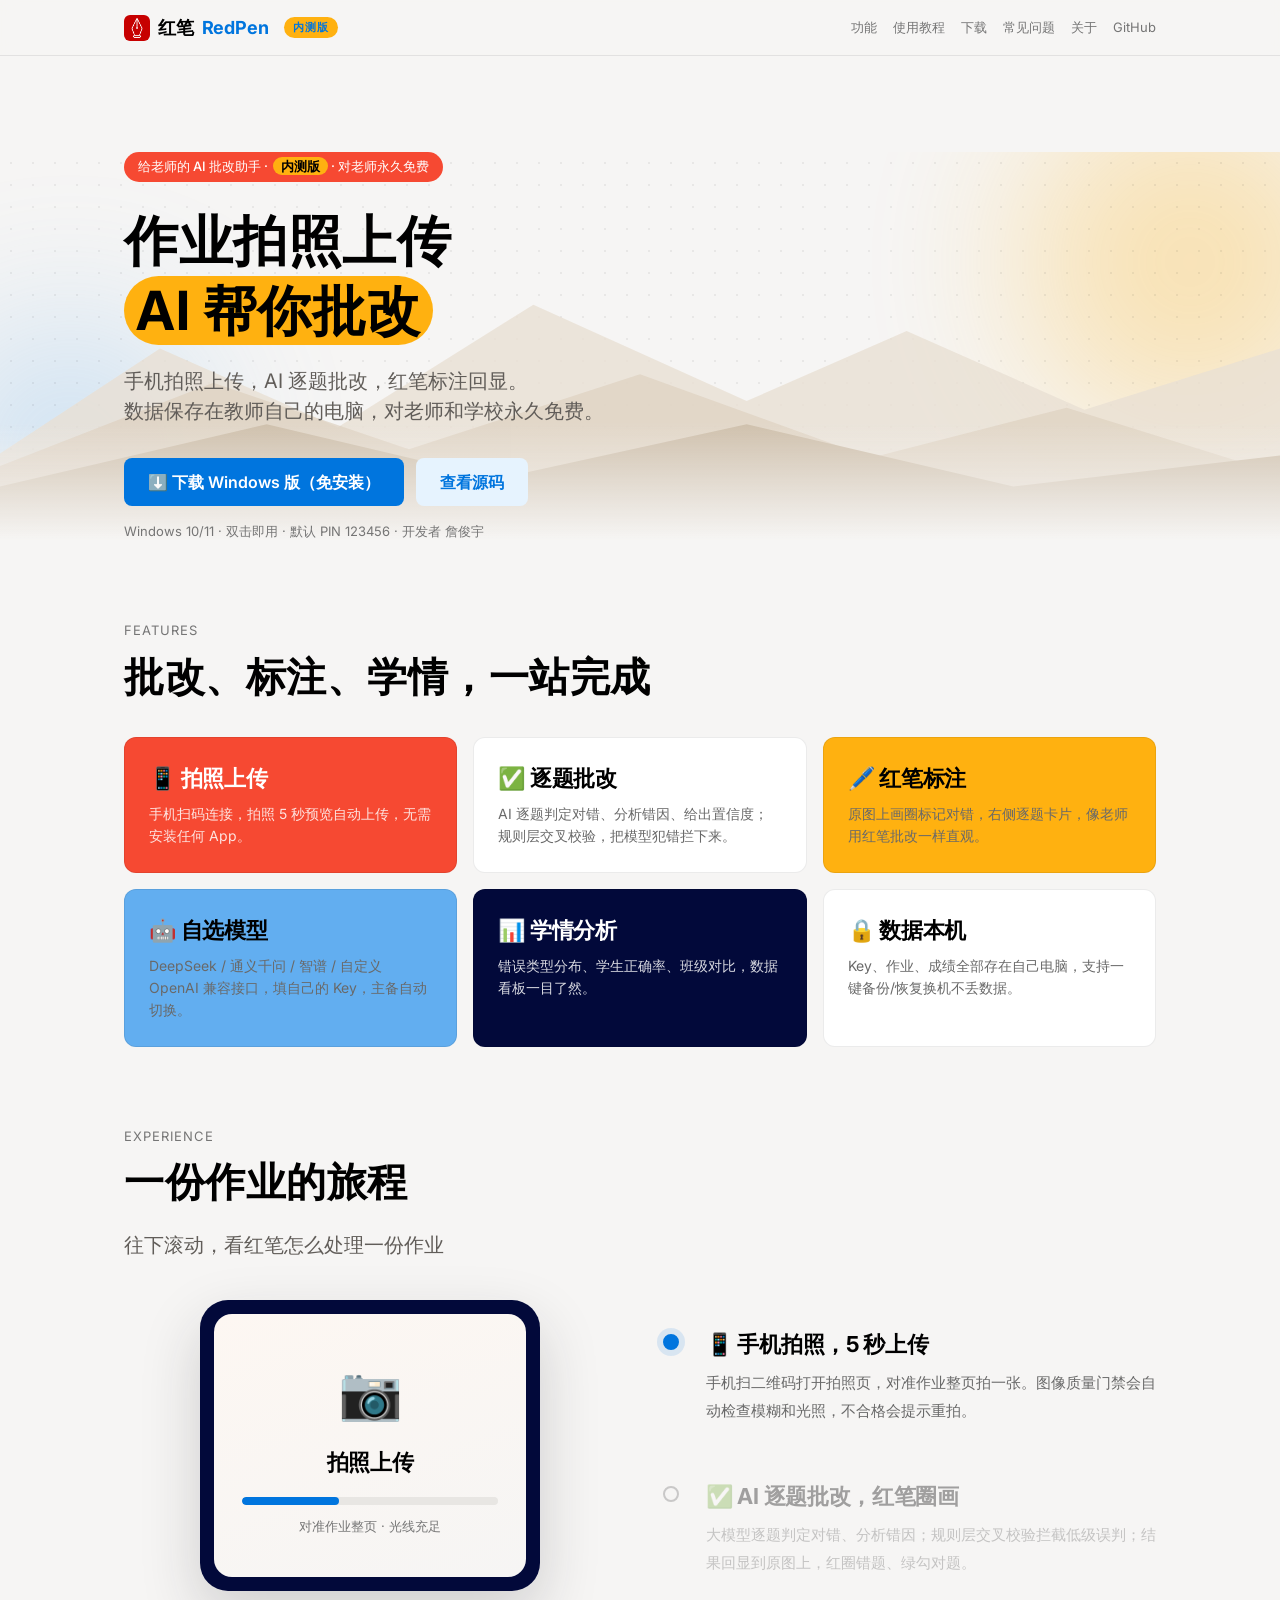
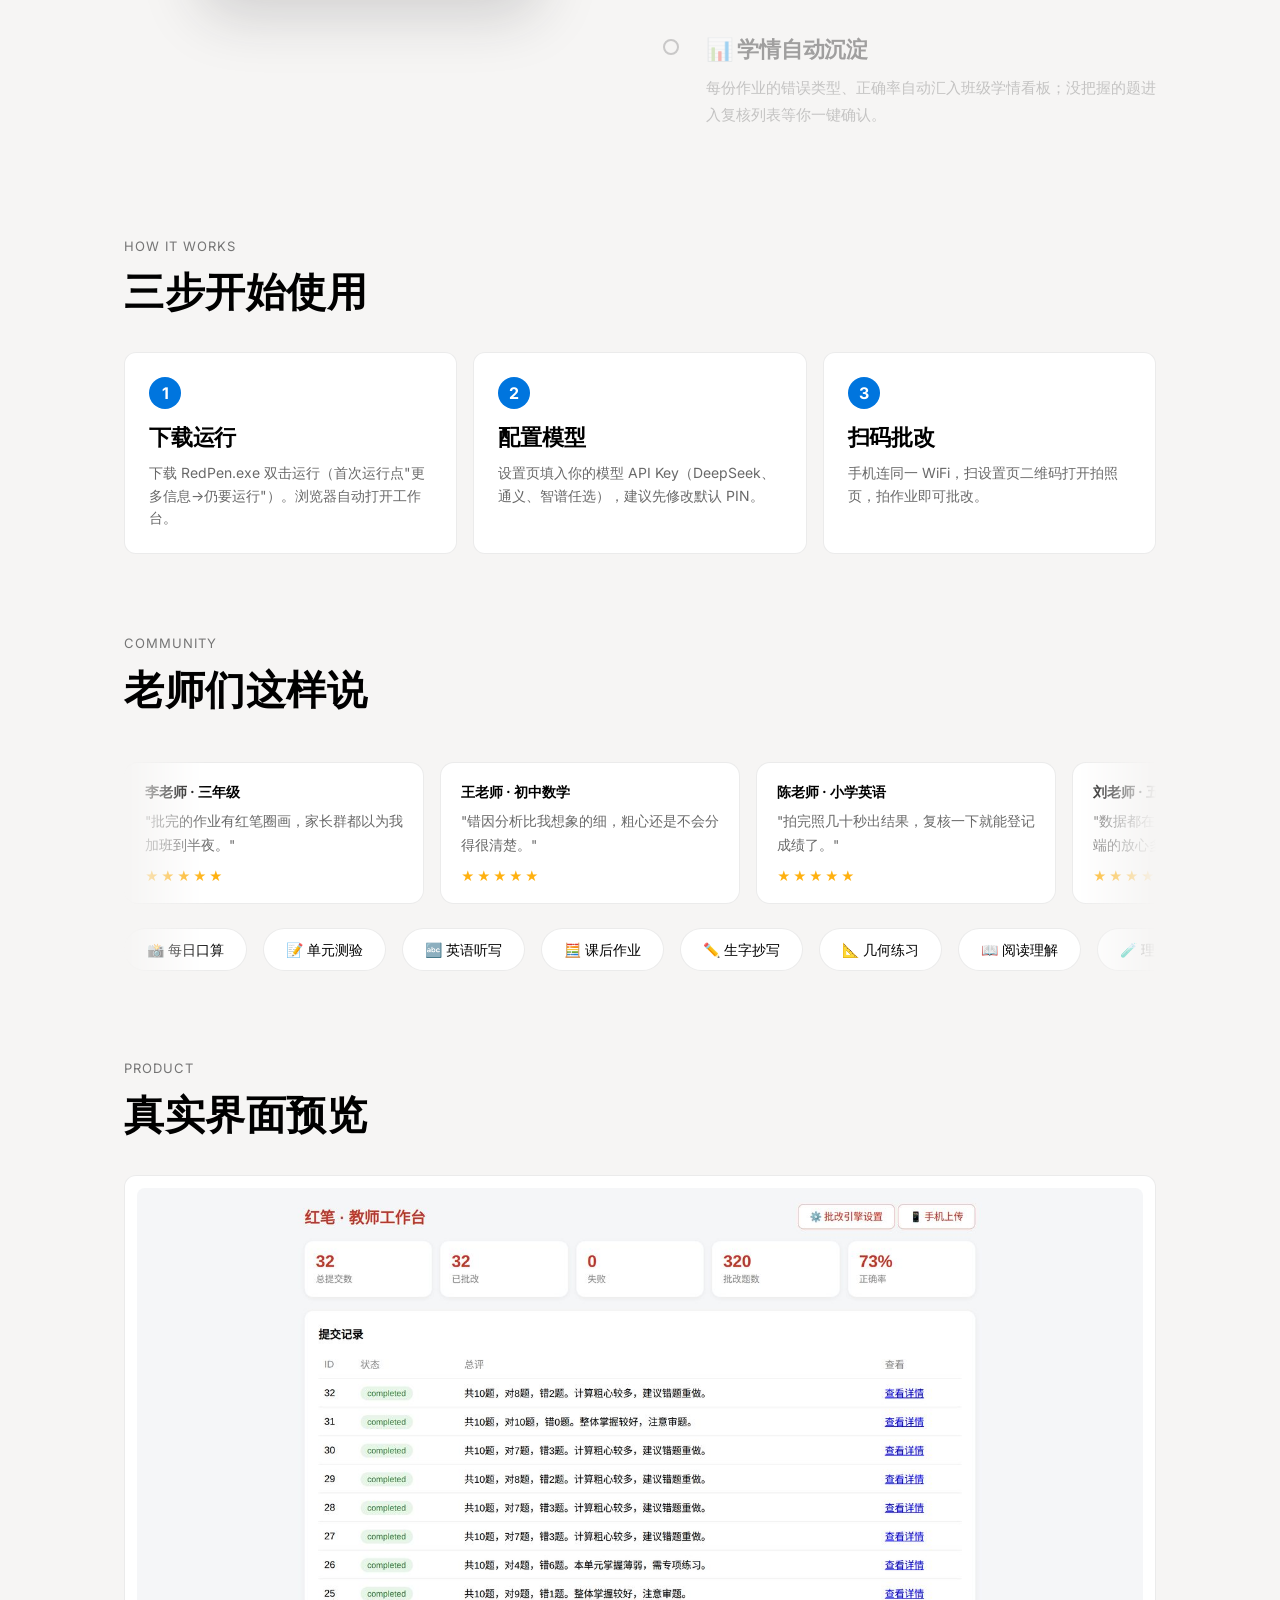
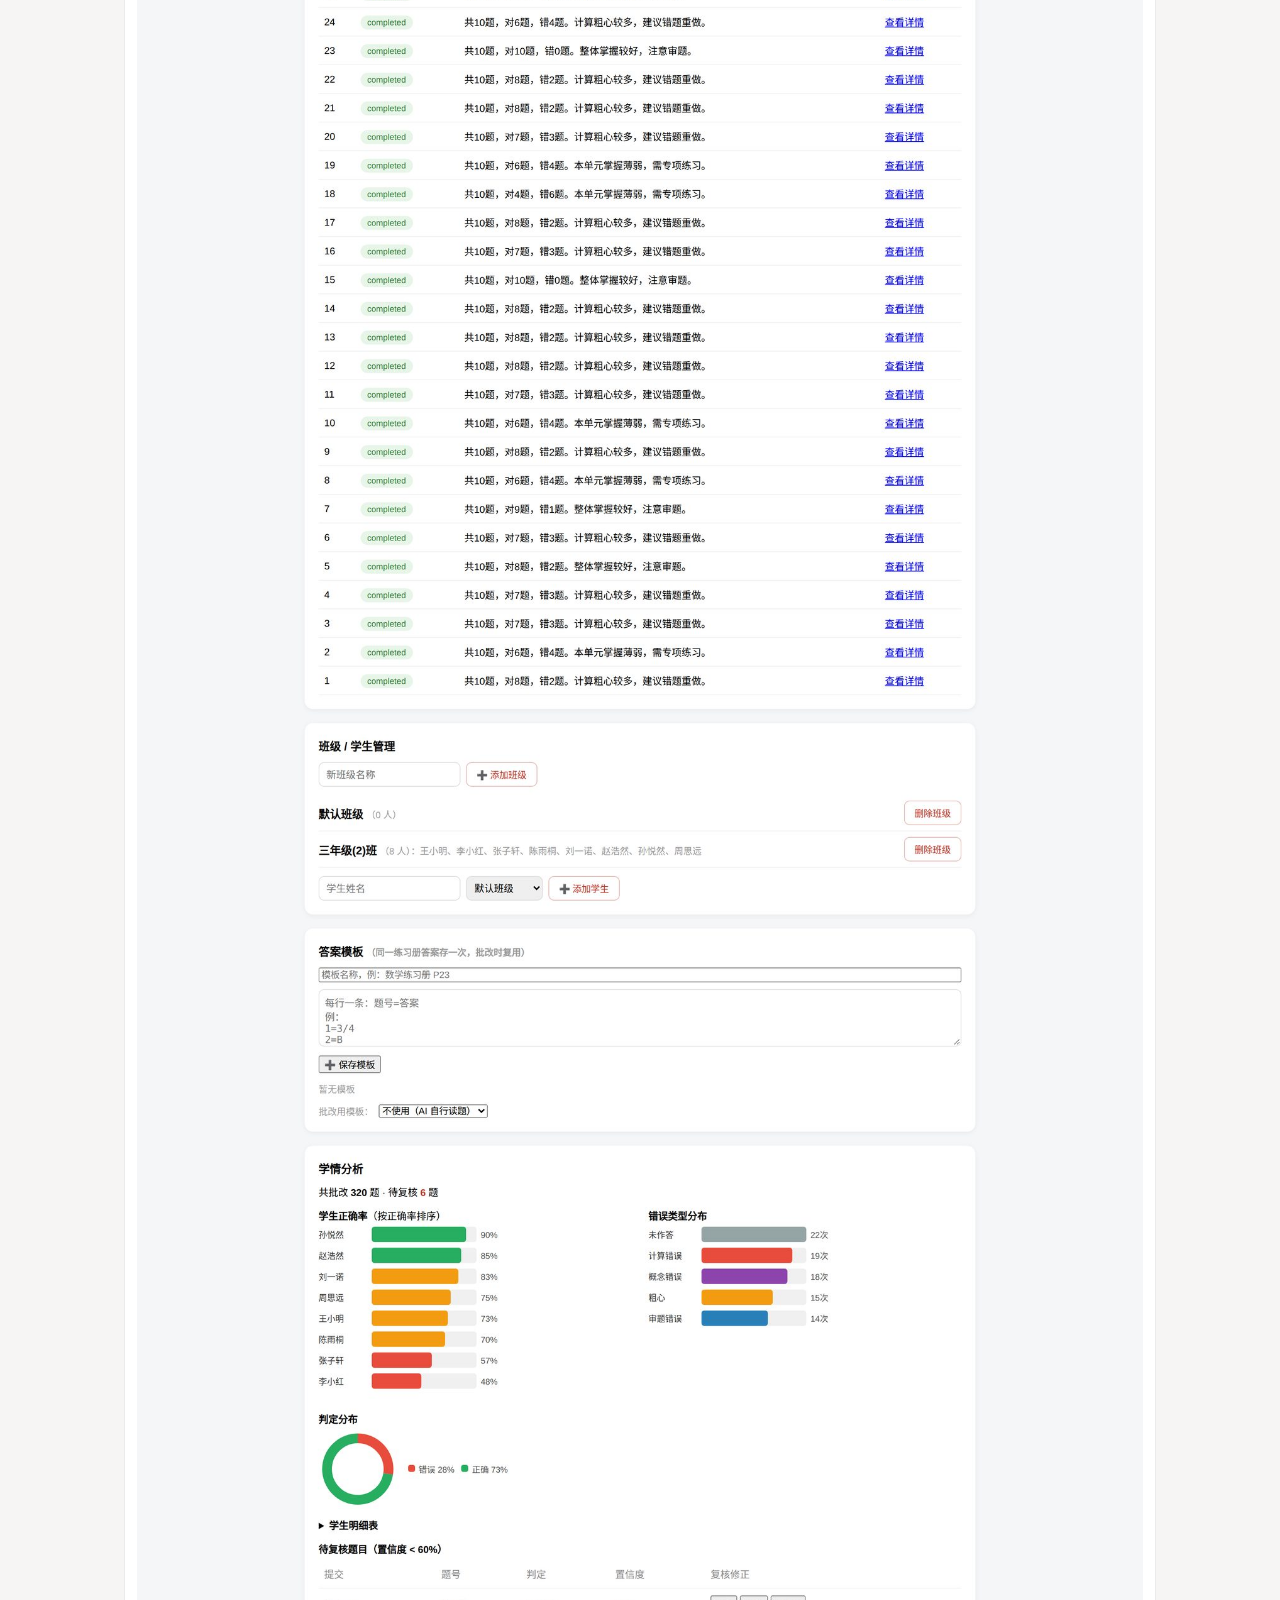
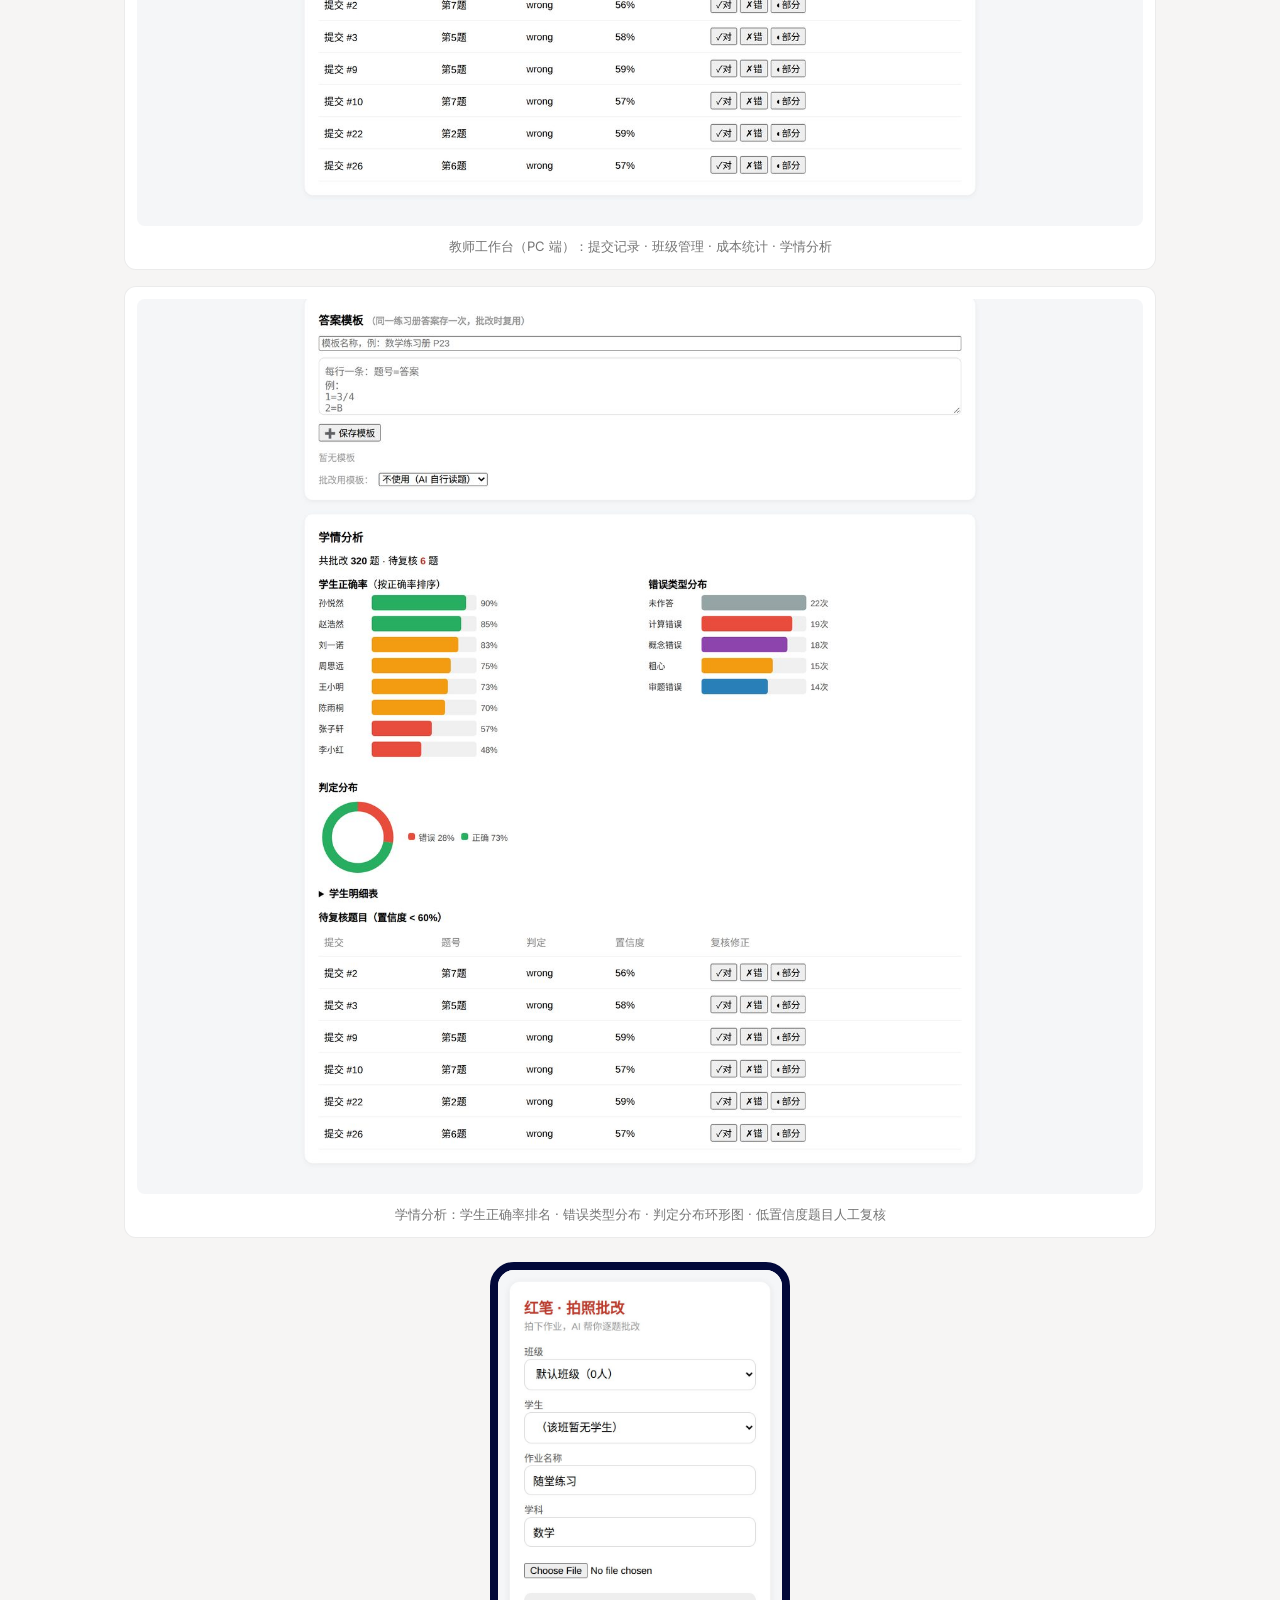
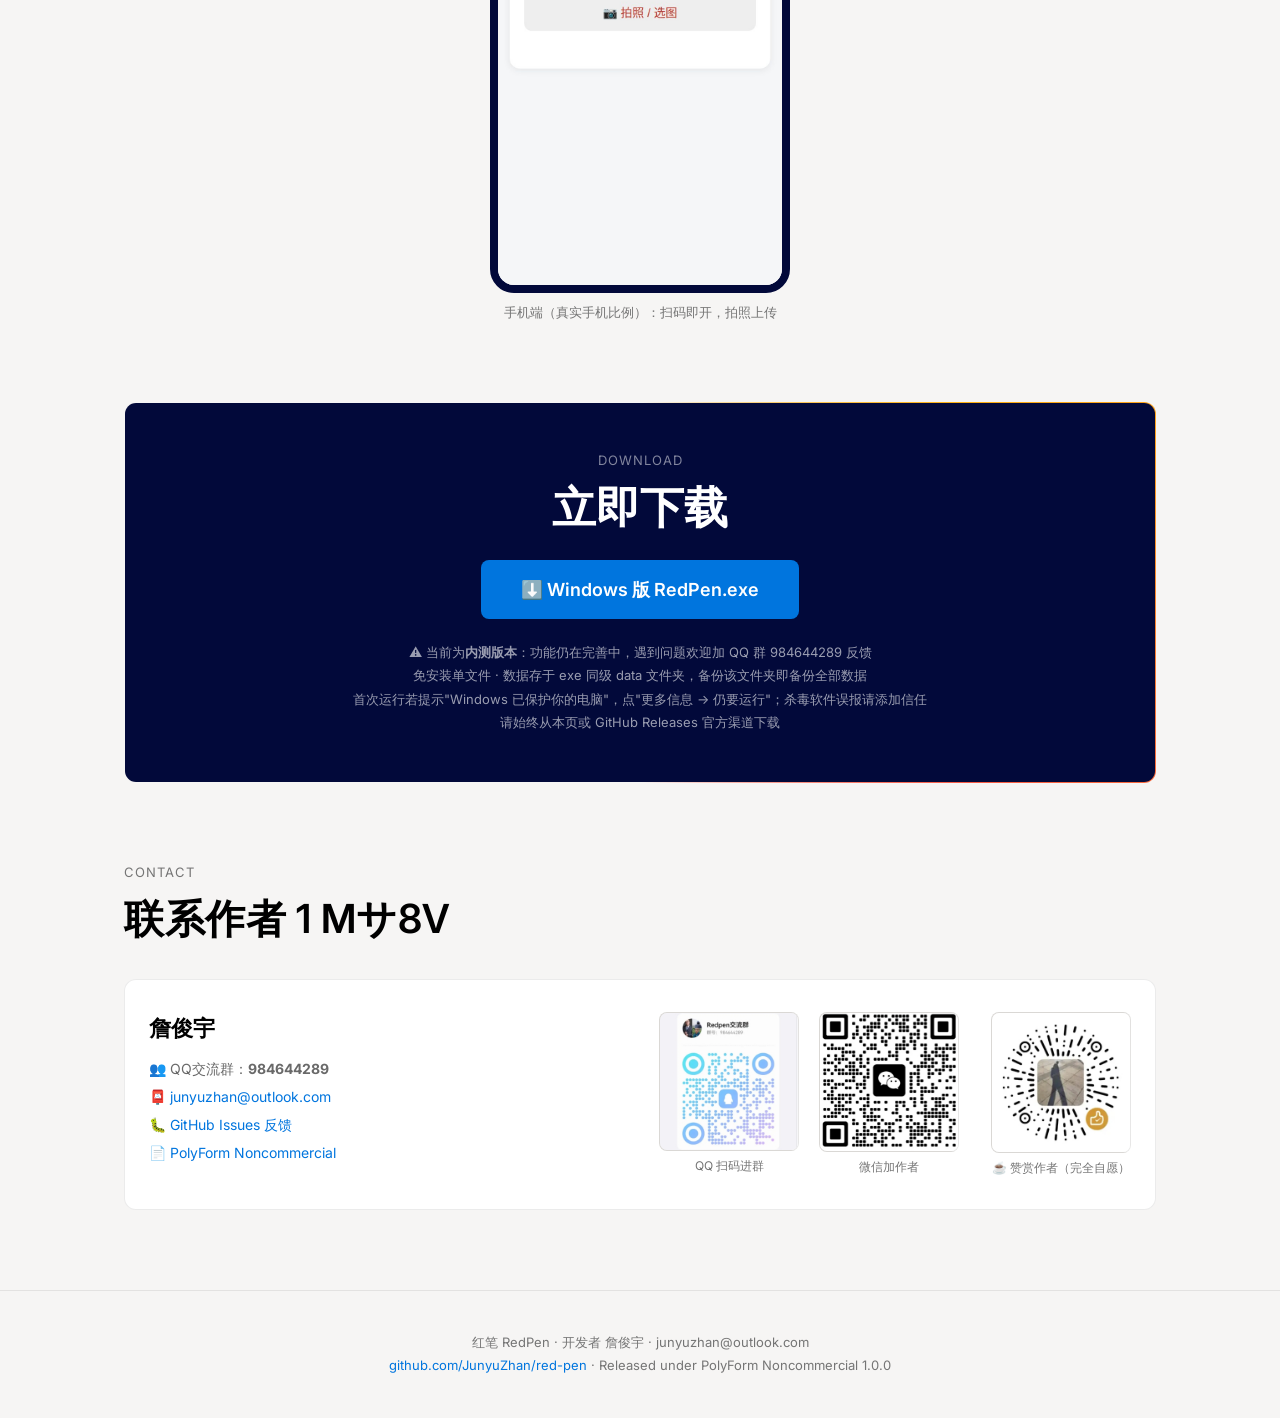
==== commit 7d16927f: "消除导航与Hero背景间留白: hero上边距96->44(移动24), css v=9" ====
--- a/site/index.html
+++ b/site/index.html
@@ -18,7 +18,7 @@
 <link rel="apple-touch-icon" href="images/brand/logo_square.png">
 <link rel="preconnect" href="https://fonts.googleapis.com">
 <link href="https://fonts.googleapis.com/css2?family=Inter:wght@400;500;600;700&display=swap" rel="stylesheet">
-<link rel="stylesheet" href="assets/style.css?v=8">
+<link rel="stylesheet" href="assets/style.css?v=9">
 </head>
 <body>
 <nav>
--- a/site/assets/style.css
+++ b/site/assets/style.css
@@ -153,3 +153,7 @@
 /* 内测标识 */
 .beta-tag{display:inline-block;background:var(--marigold);color:#fff;font-size:11px;font-weight:700;border-radius:9999px;padding:2px 9px;margin-left:8px;vertical-align:2px;letter-spacing:1px}
 .beta-note{background:#fff8ec;border:1px solid rgba(255,177,16,0.35);border-radius:10px;padding:12px 16px;font-size:13.5px;color:#8a5b00;line-height:1.8;margin-top:16px}
+
+/* Hero背景与导航无缝衔接 */
+#hero{margin-top:44px}
+@media(max-width:800px){#hero{margin-top:24px}}
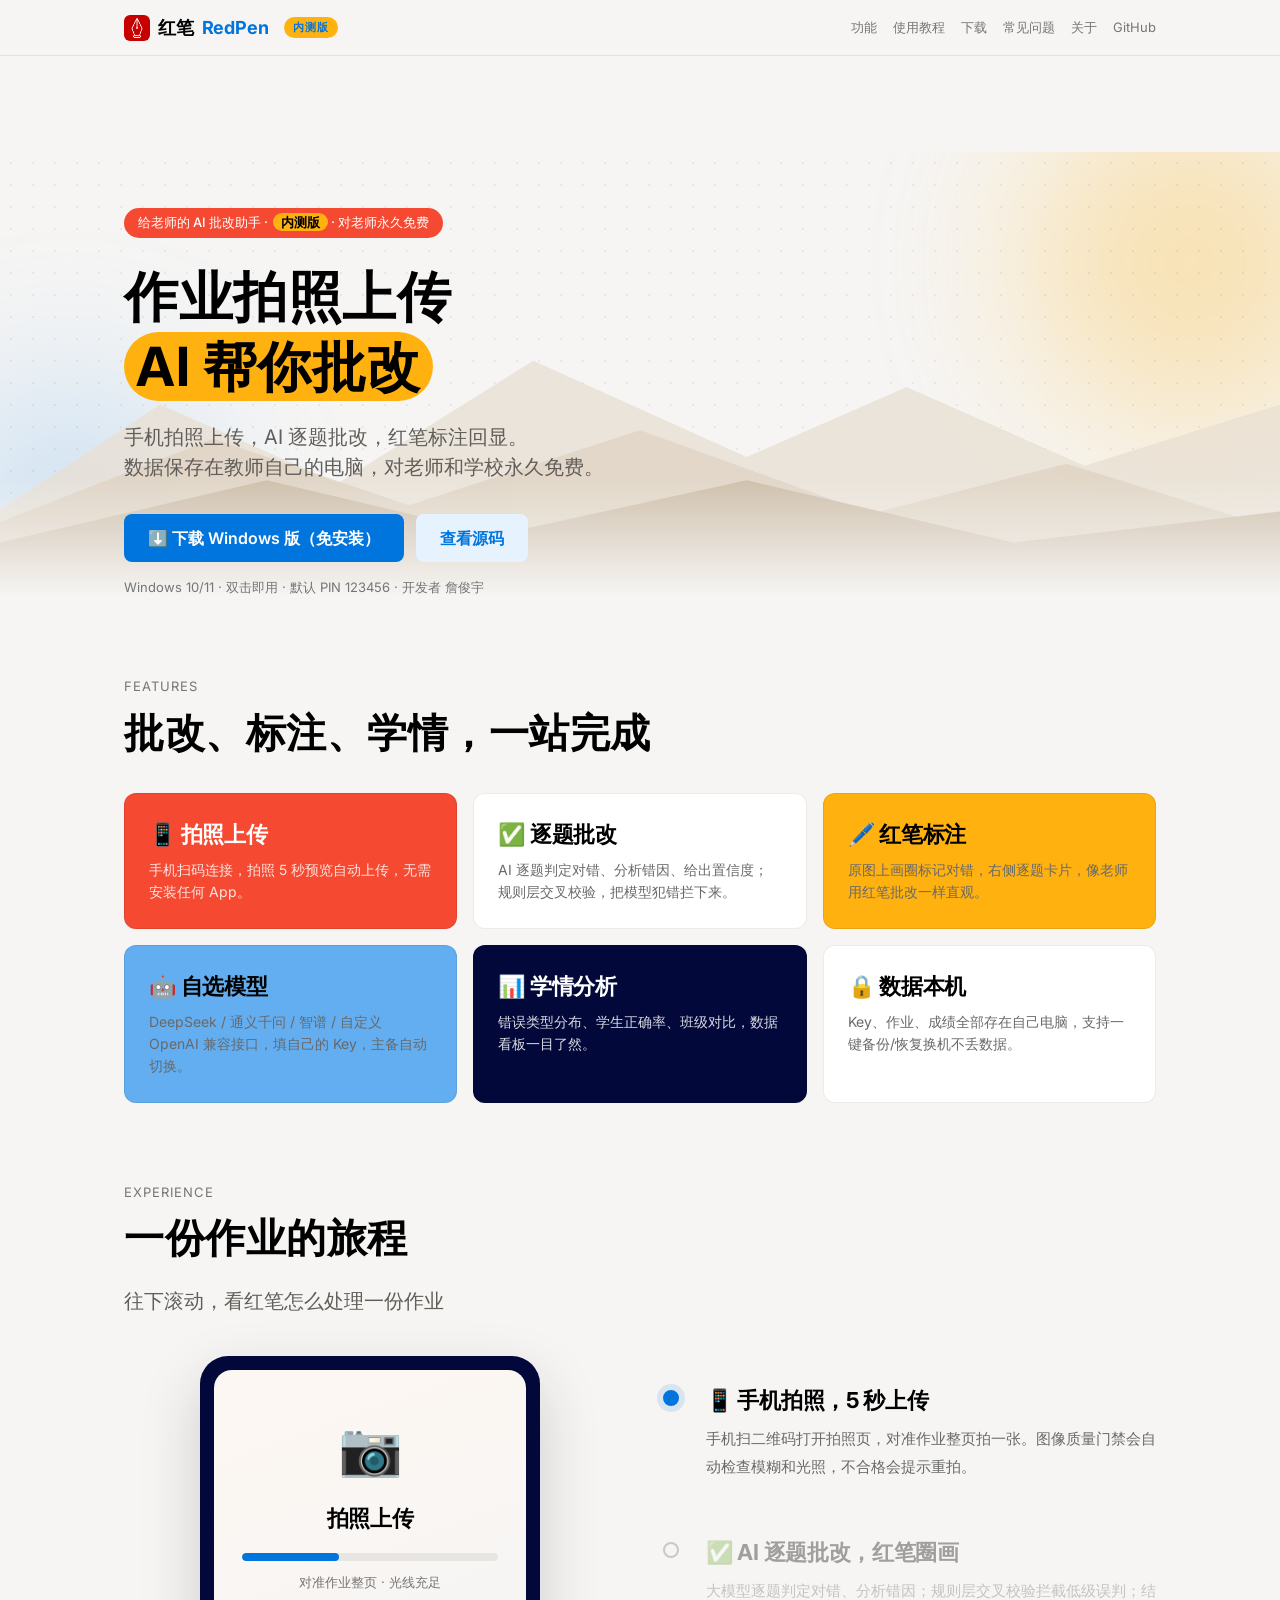
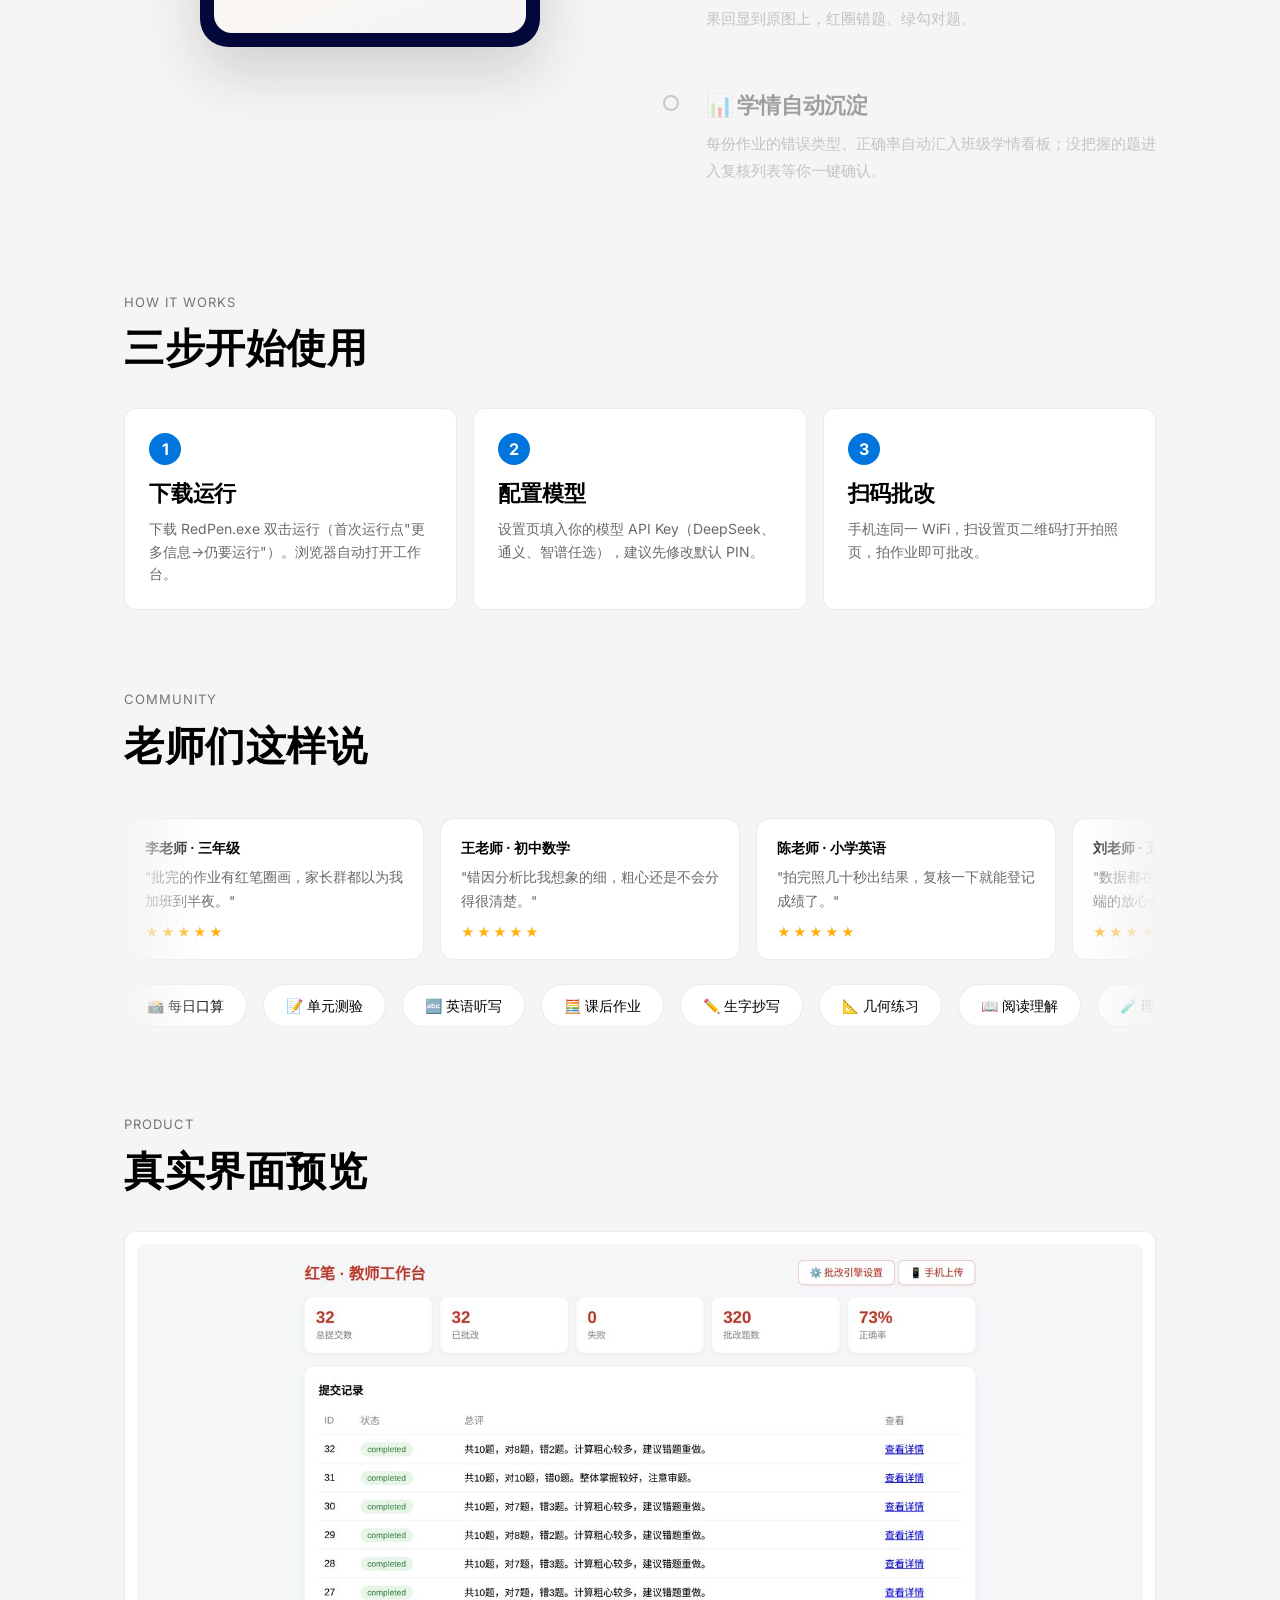
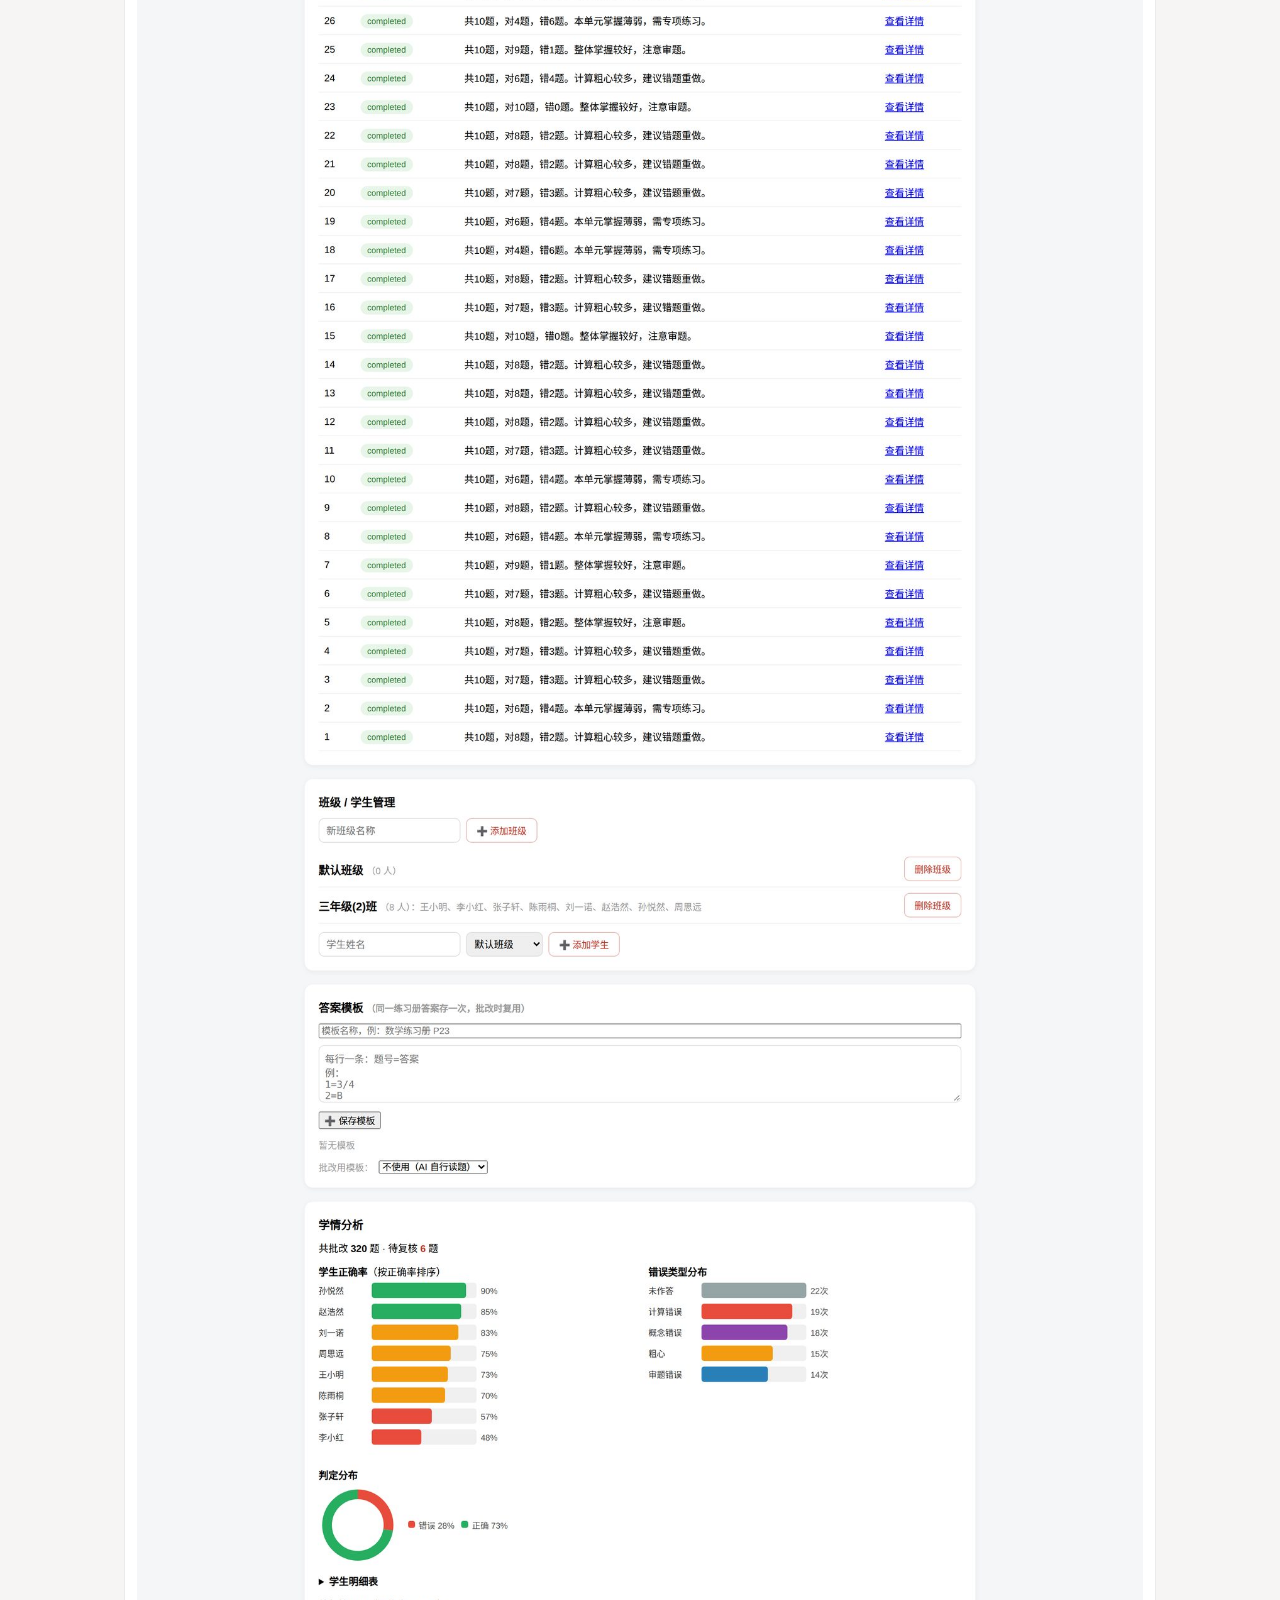
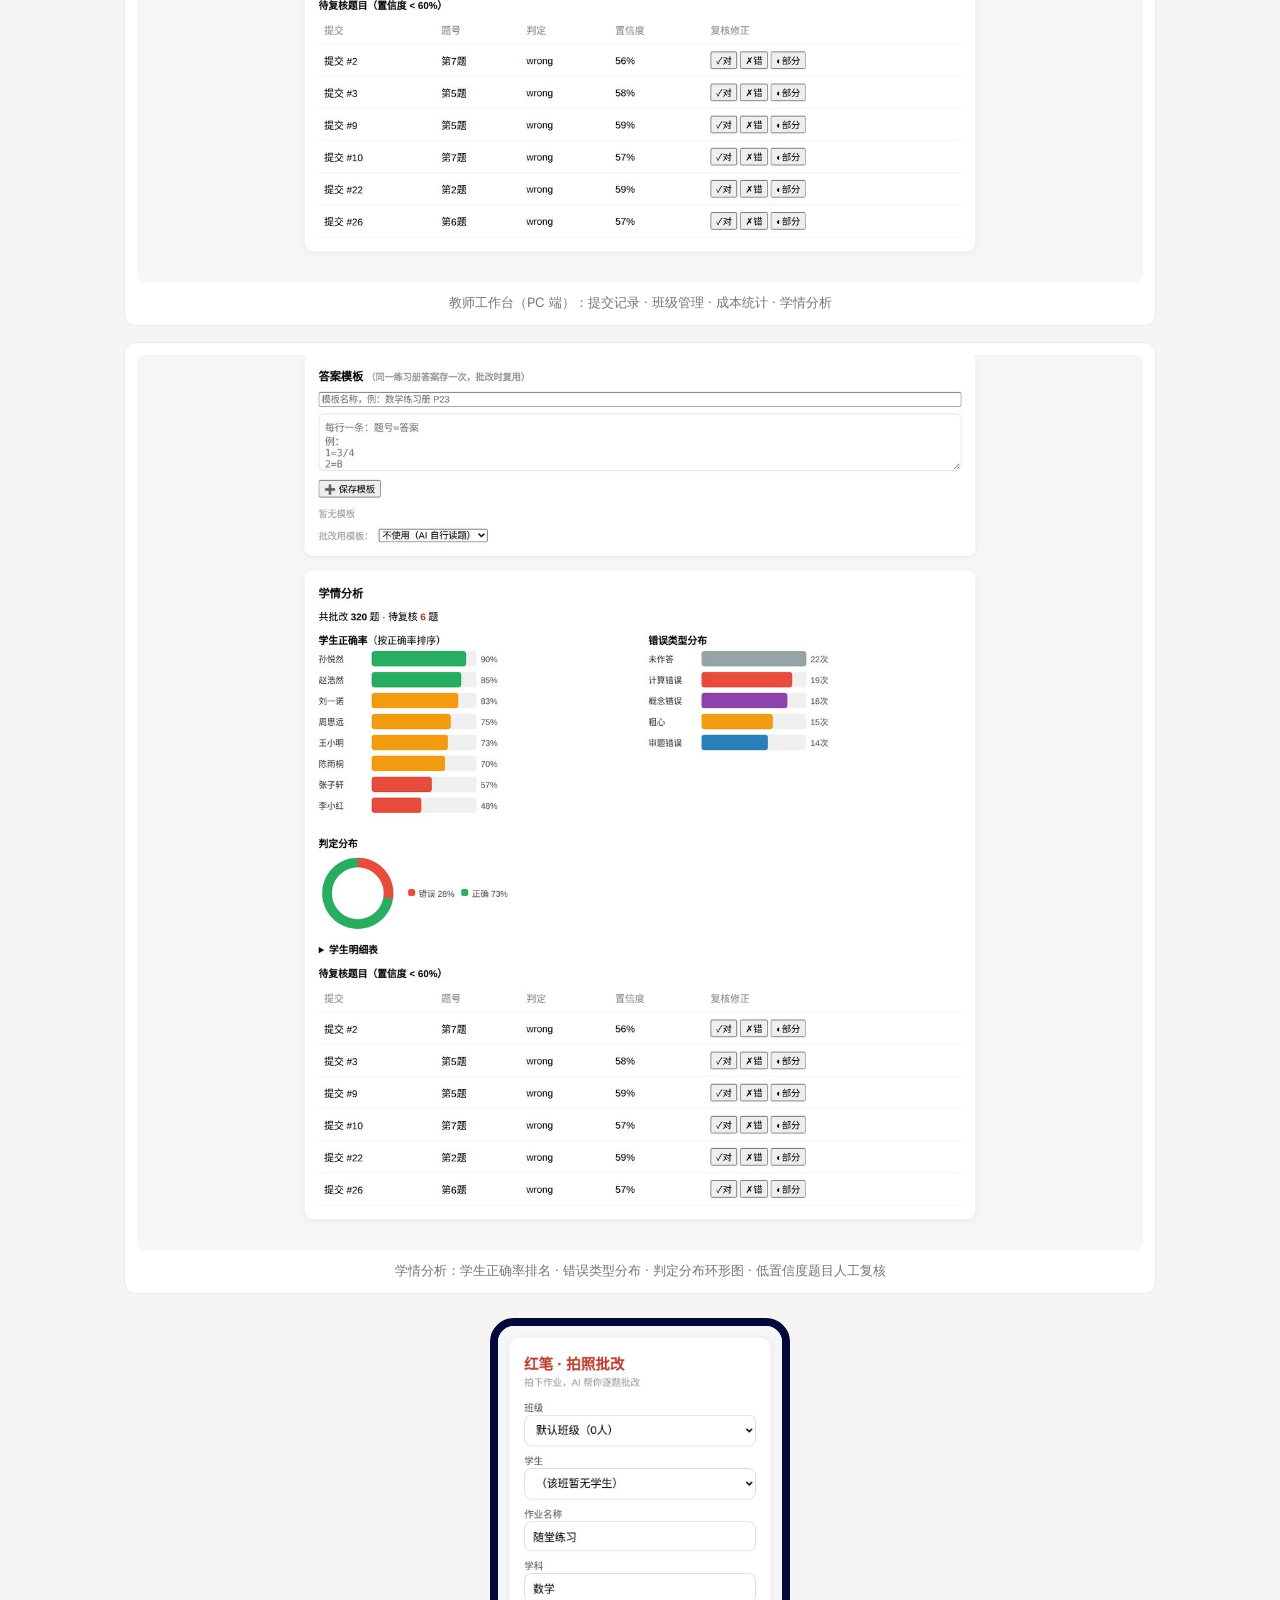
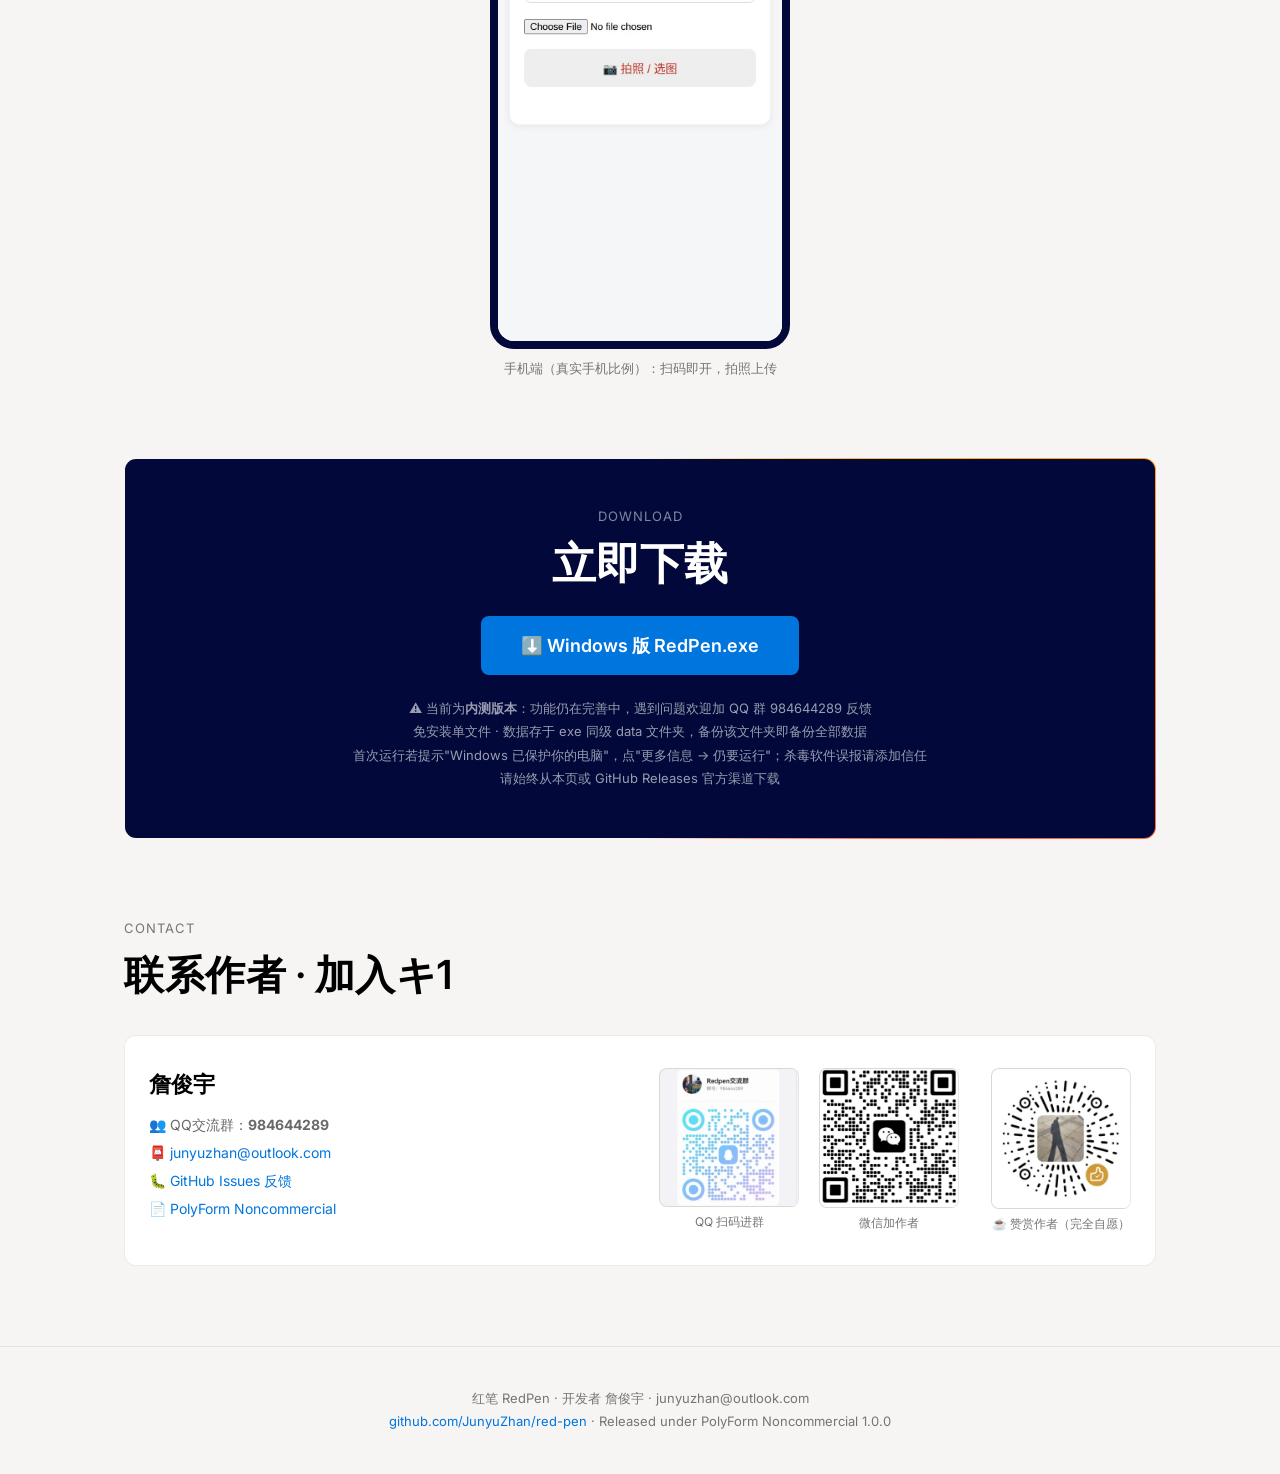
==== commit d7762c96: "Hero留白彻底修复: 背景顶到导航底, 空隙转为hero内部padding, css v=10" ====
--- a/site/index.html
+++ b/site/index.html
@@ -18,7 +18,7 @@
 <link rel="apple-touch-icon" href="images/brand/logo_square.png">
 <link rel="preconnect" href="https://fonts.googleapis.com">
 <link href="https://fonts.googleapis.com/css2?family=Inter:wght@400;500;600;700&display=swap" rel="stylesheet">
-<link rel="stylesheet" href="assets/style.css?v=9">
+<link rel="stylesheet" href="assets/style.css?v=10">
 </head>
 <body>
 <nav>
--- a/site/assets/style.css
+++ b/site/assets/style.css
@@ -154,6 +154,6 @@
 .beta-tag{display:inline-block;background:var(--marigold);color:#fff;font-size:11px;font-weight:700;border-radius:9999px;padding:2px 9px;margin-left:8px;vertical-align:2px;letter-spacing:1px}
 .beta-note{background:#fff8ec;border:1px solid rgba(255,177,16,0.35);border-radius:10px;padding:12px 16px;font-size:13.5px;color:#8a5b00;line-height:1.8;margin-top:16px}
 
-/* Hero背景与导航无缝衔接 */
-#hero{margin-top:44px}
-@media(max-width:800px){#hero{margin-top:24px}}
+/* Hero背景与导航无缝衔接: 背景从导航底开始, 空隙收进背景内部 */
+#hero{margin-top:0;padding-top:56px}
+@media(max-width:800px){#hero{padding-top:28px}}
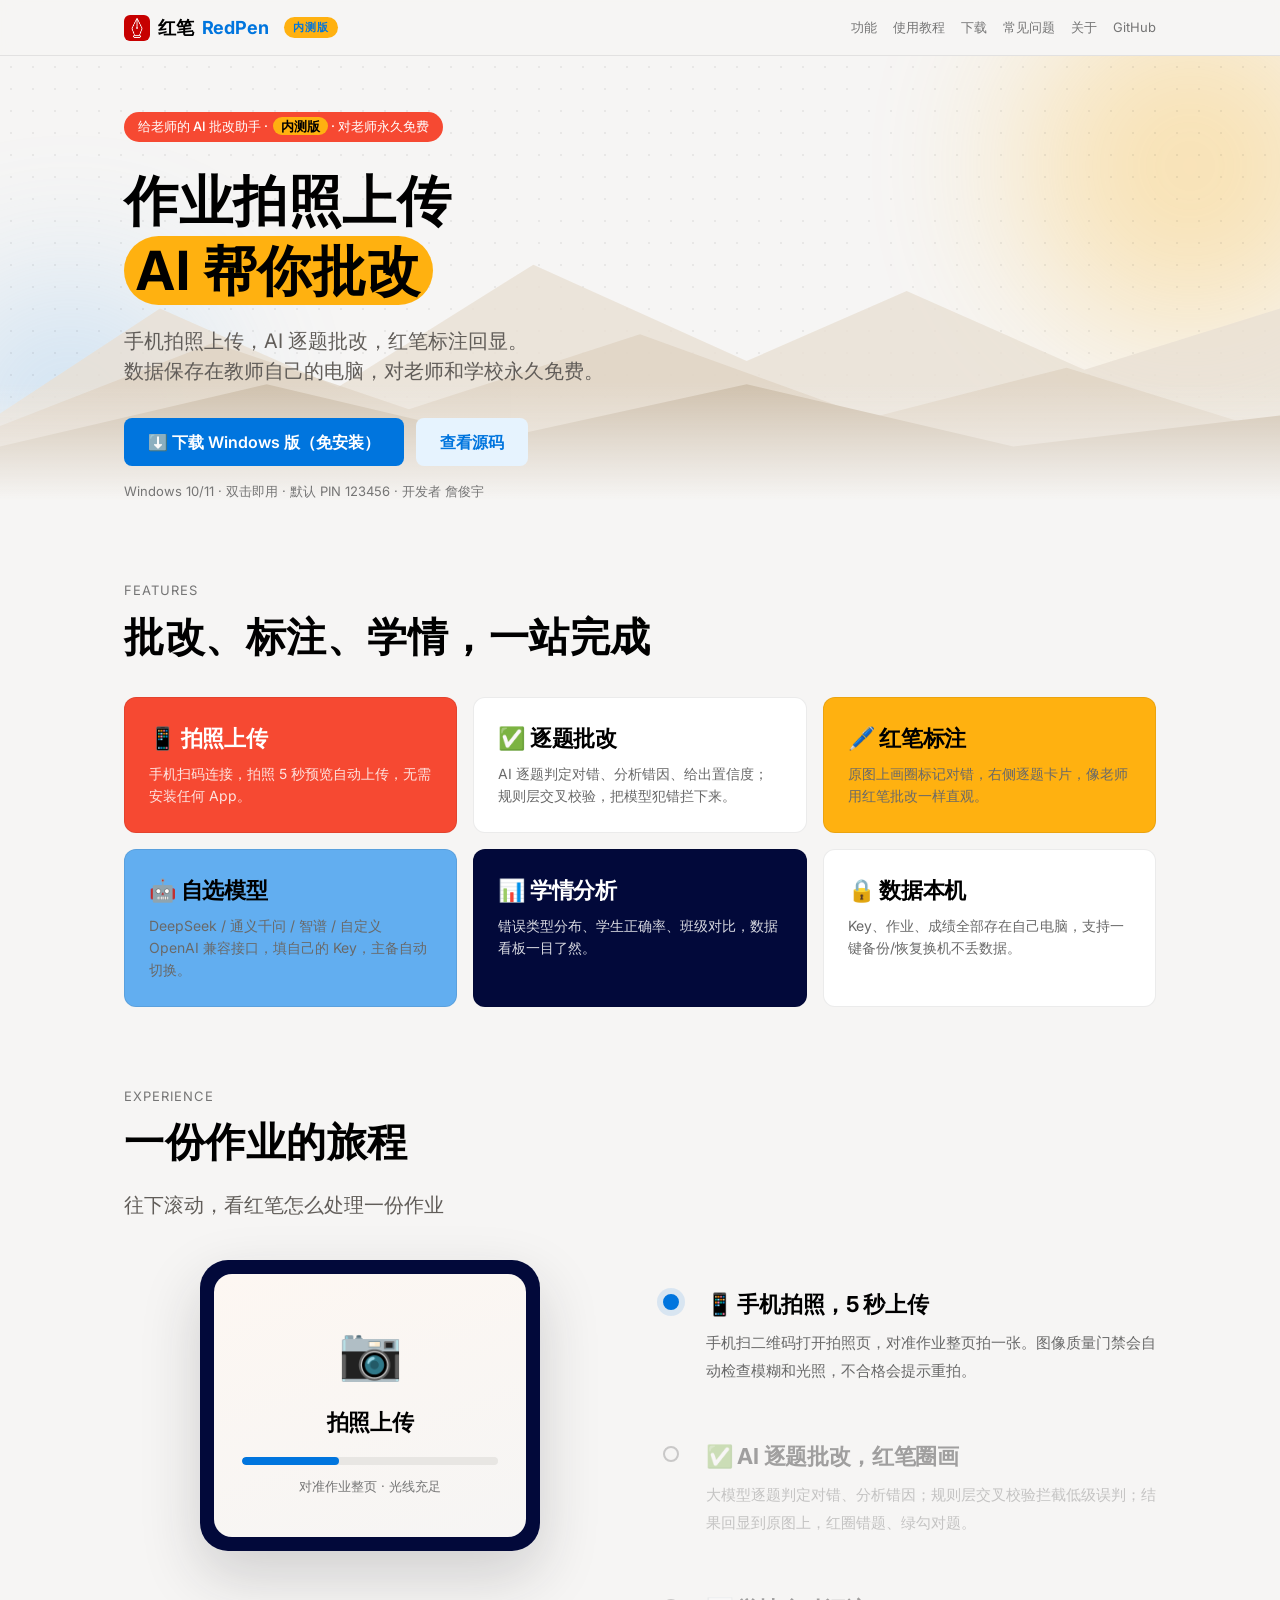
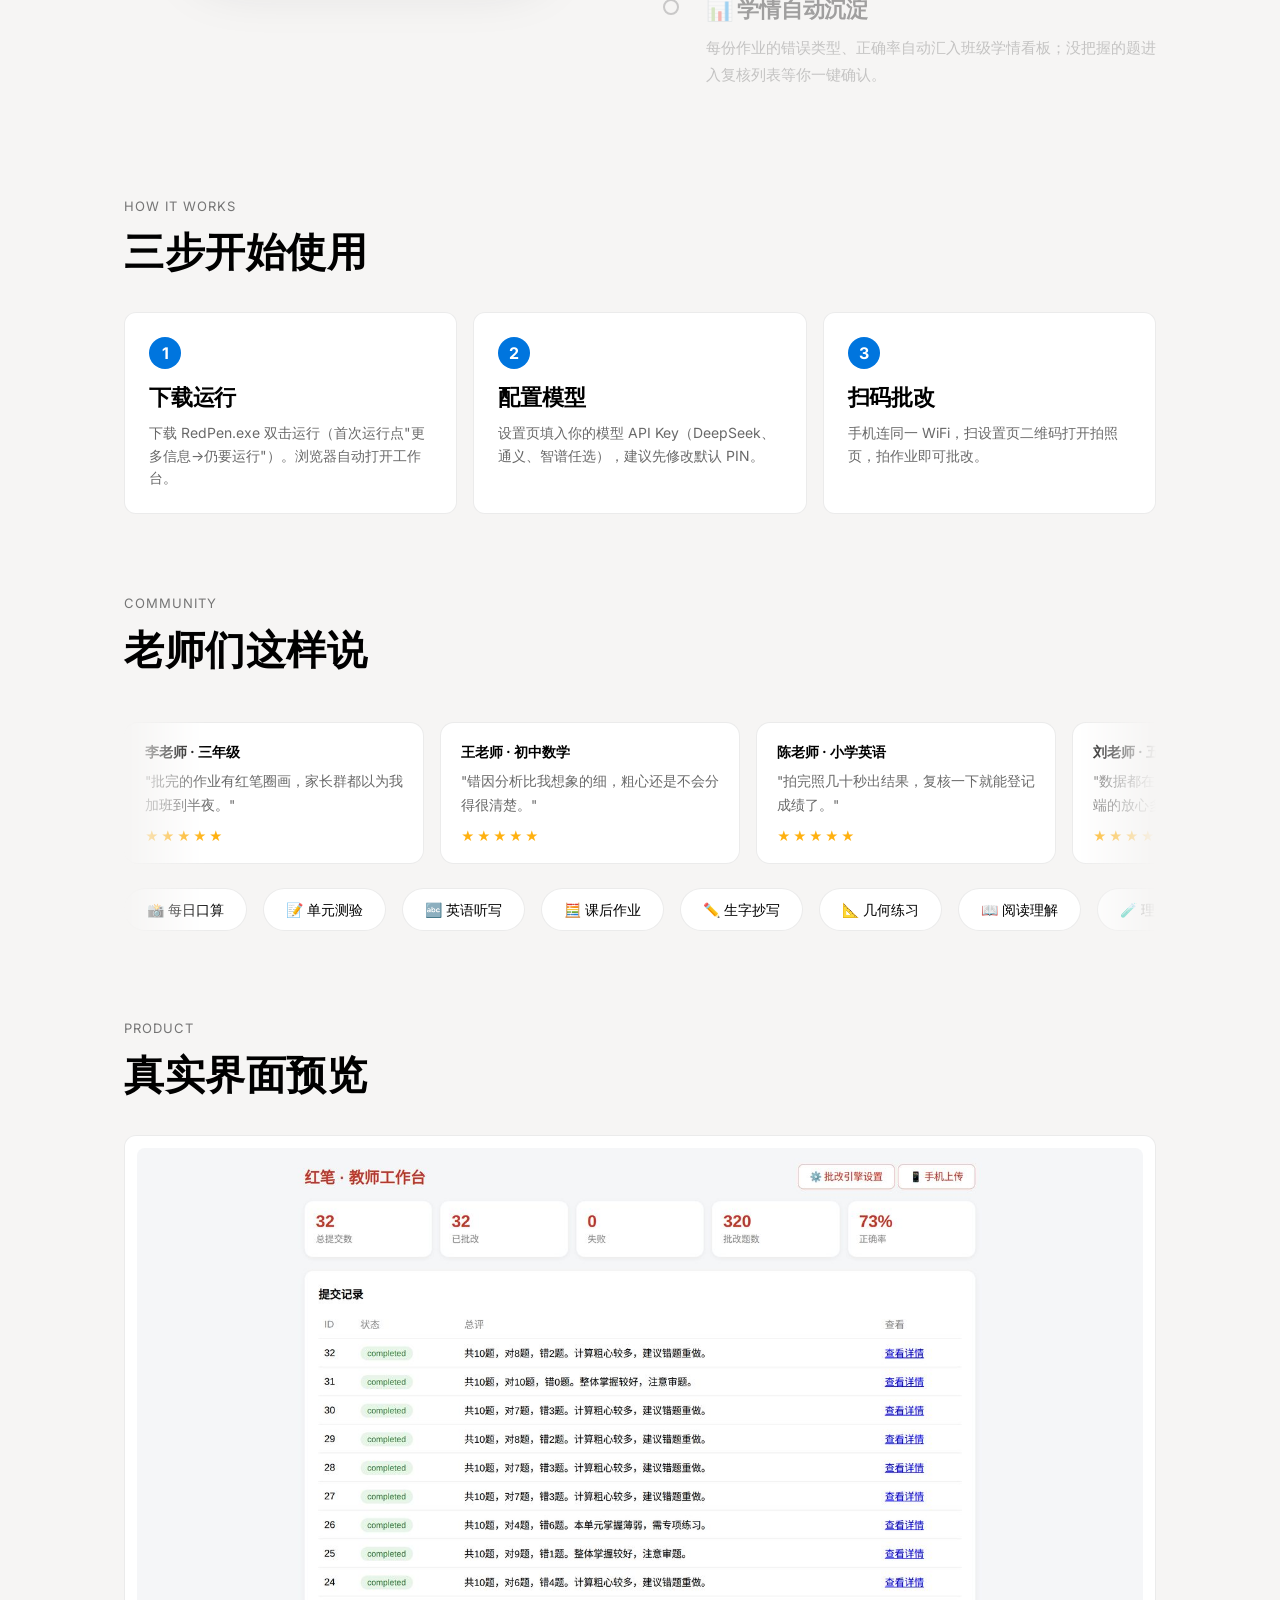
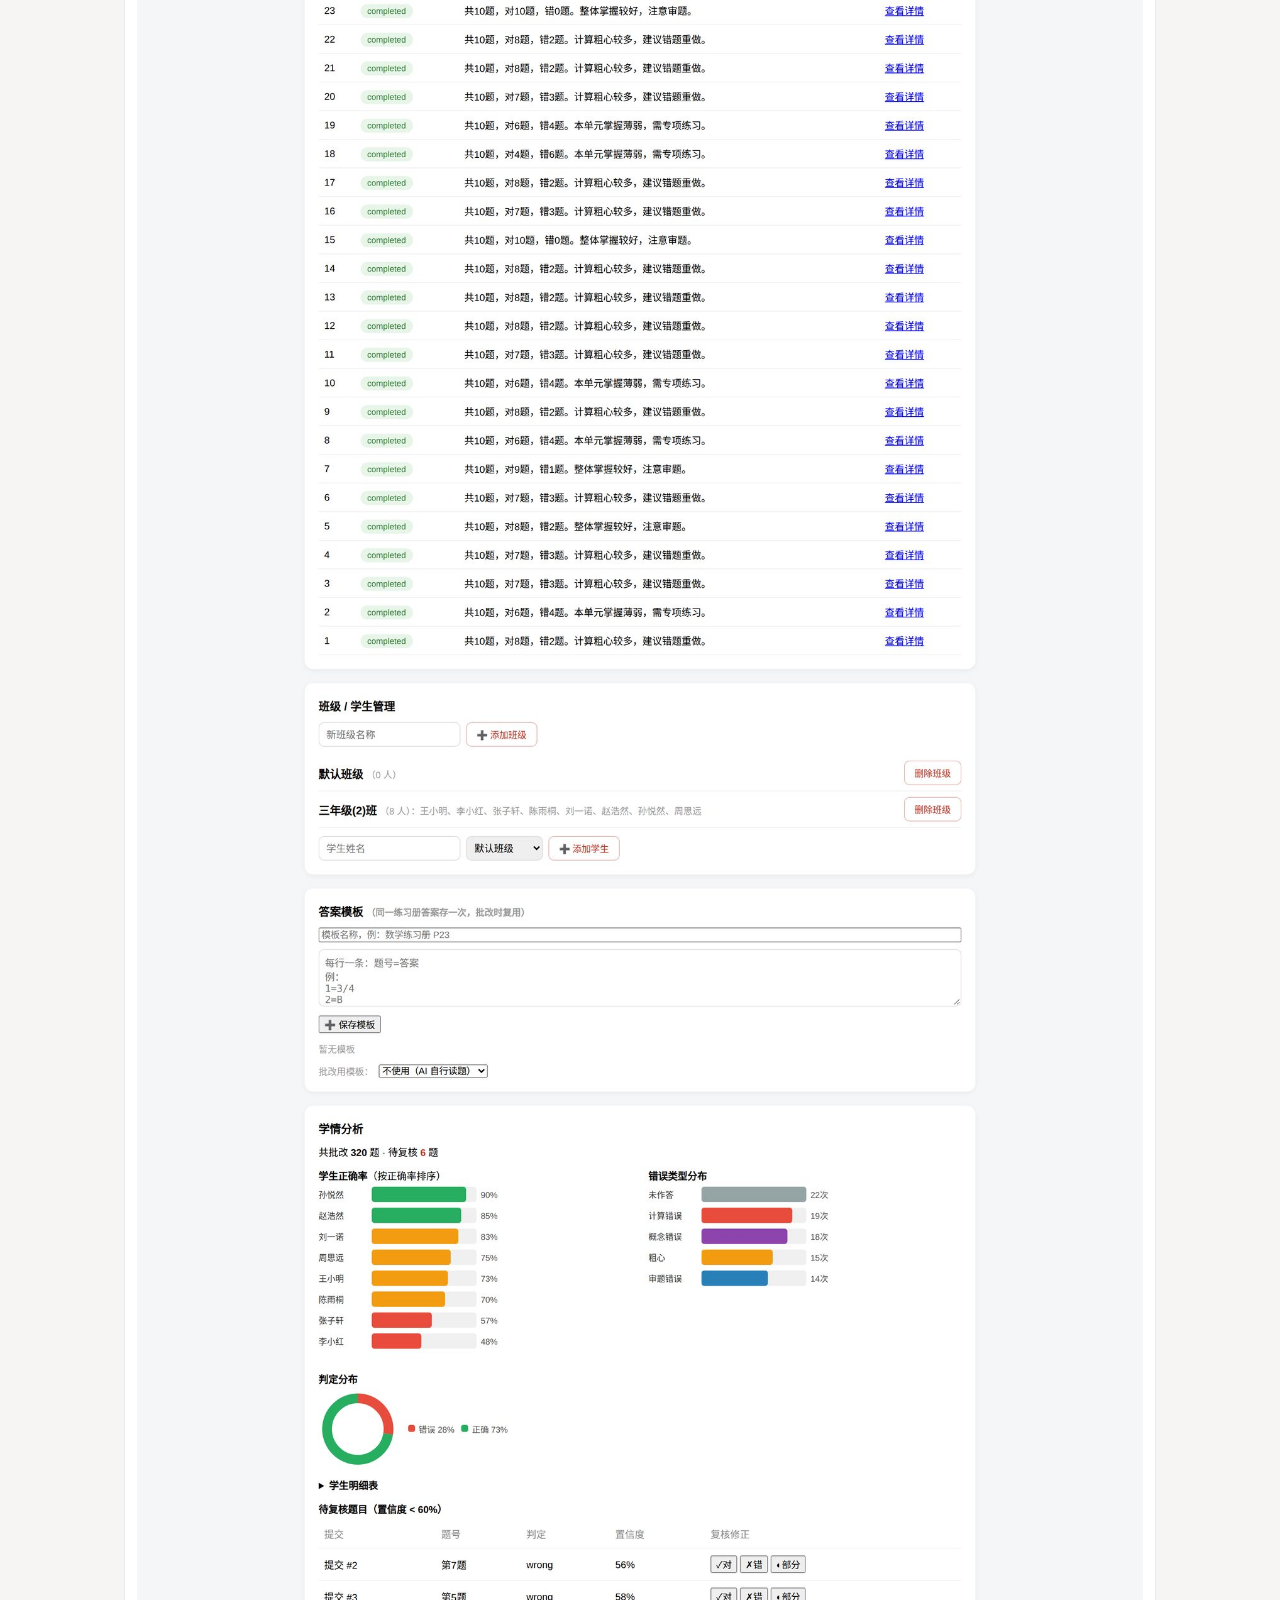
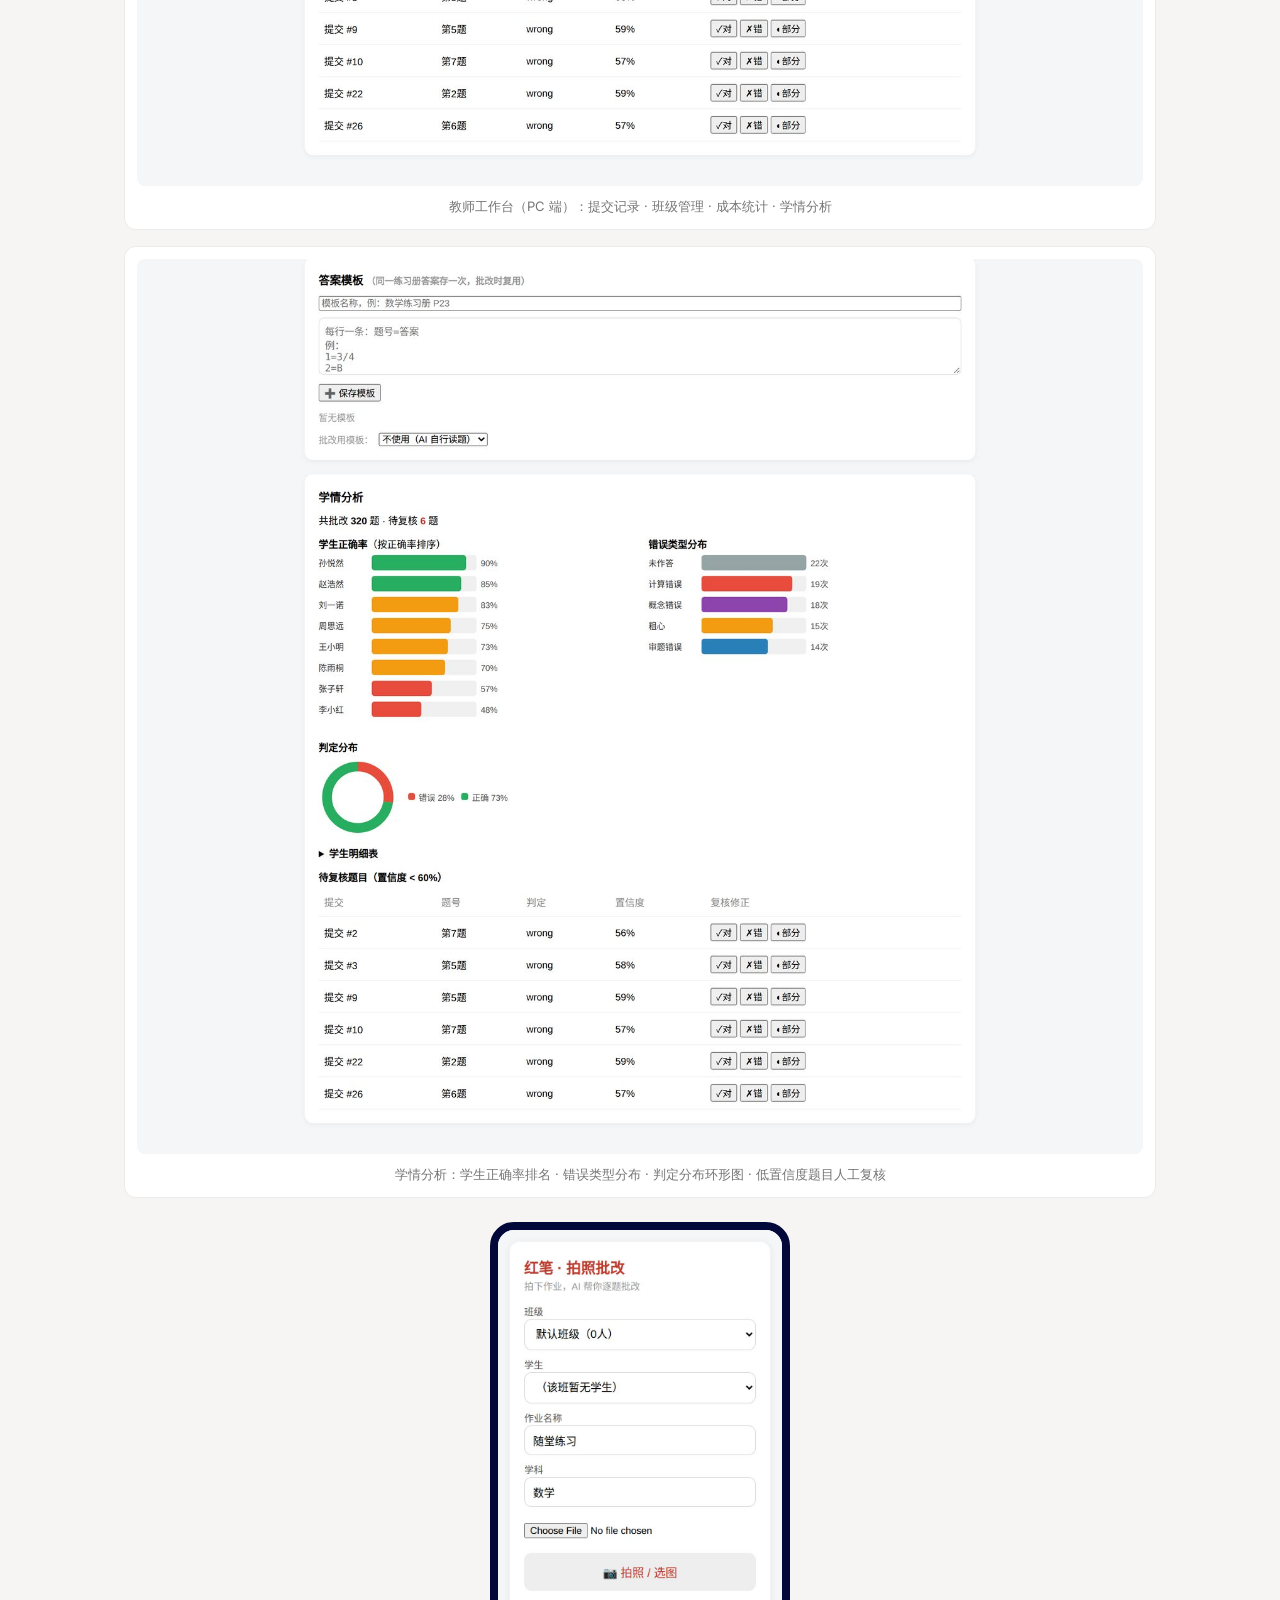
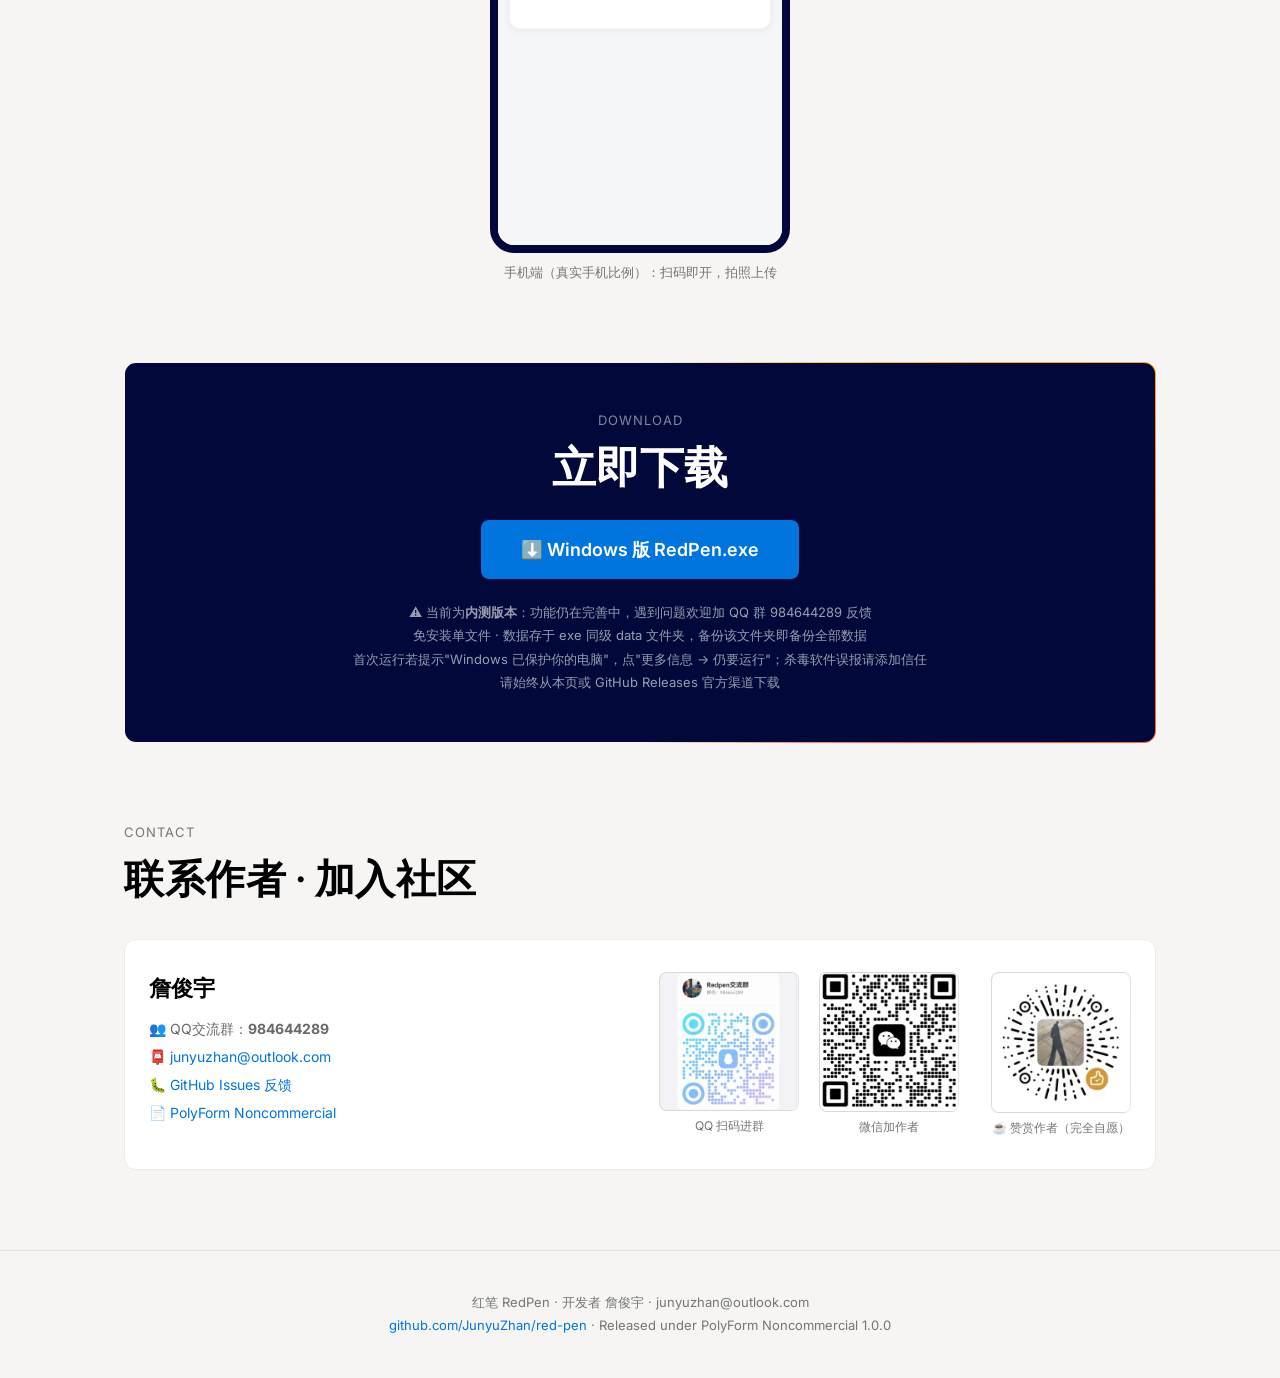
==== commit ec0f77c6: "删除hero内联margin-top:96px(覆盖CSS的真正原因), css v=11" ====
--- a/site/index.html
+++ b/site/index.html
@@ -18,7 +18,7 @@
 <link rel="apple-touch-icon" href="images/brand/logo_square.png">
 <link rel="preconnect" href="https://fonts.googleapis.com">
 <link href="https://fonts.googleapis.com/css2?family=Inter:wght@400;500;600;700&display=swap" rel="stylesheet">
-<link rel="stylesheet" href="assets/style.css?v=10">
+<link rel="stylesheet" href="assets/style.css?v=11">
 </head>
 <body>
 <nav>
@@ -32,7 +32,7 @@
 </nav>
 
 <div class="wrap">
-<section id="hero" style="margin-top:96px">
+<section id="hero">
 <div class="hero-bg" aria-hidden="true">
   <div class="blob b1" data-parallax="0.35"></div>
   <div class="blob b2" data-parallax="0.18"></div>
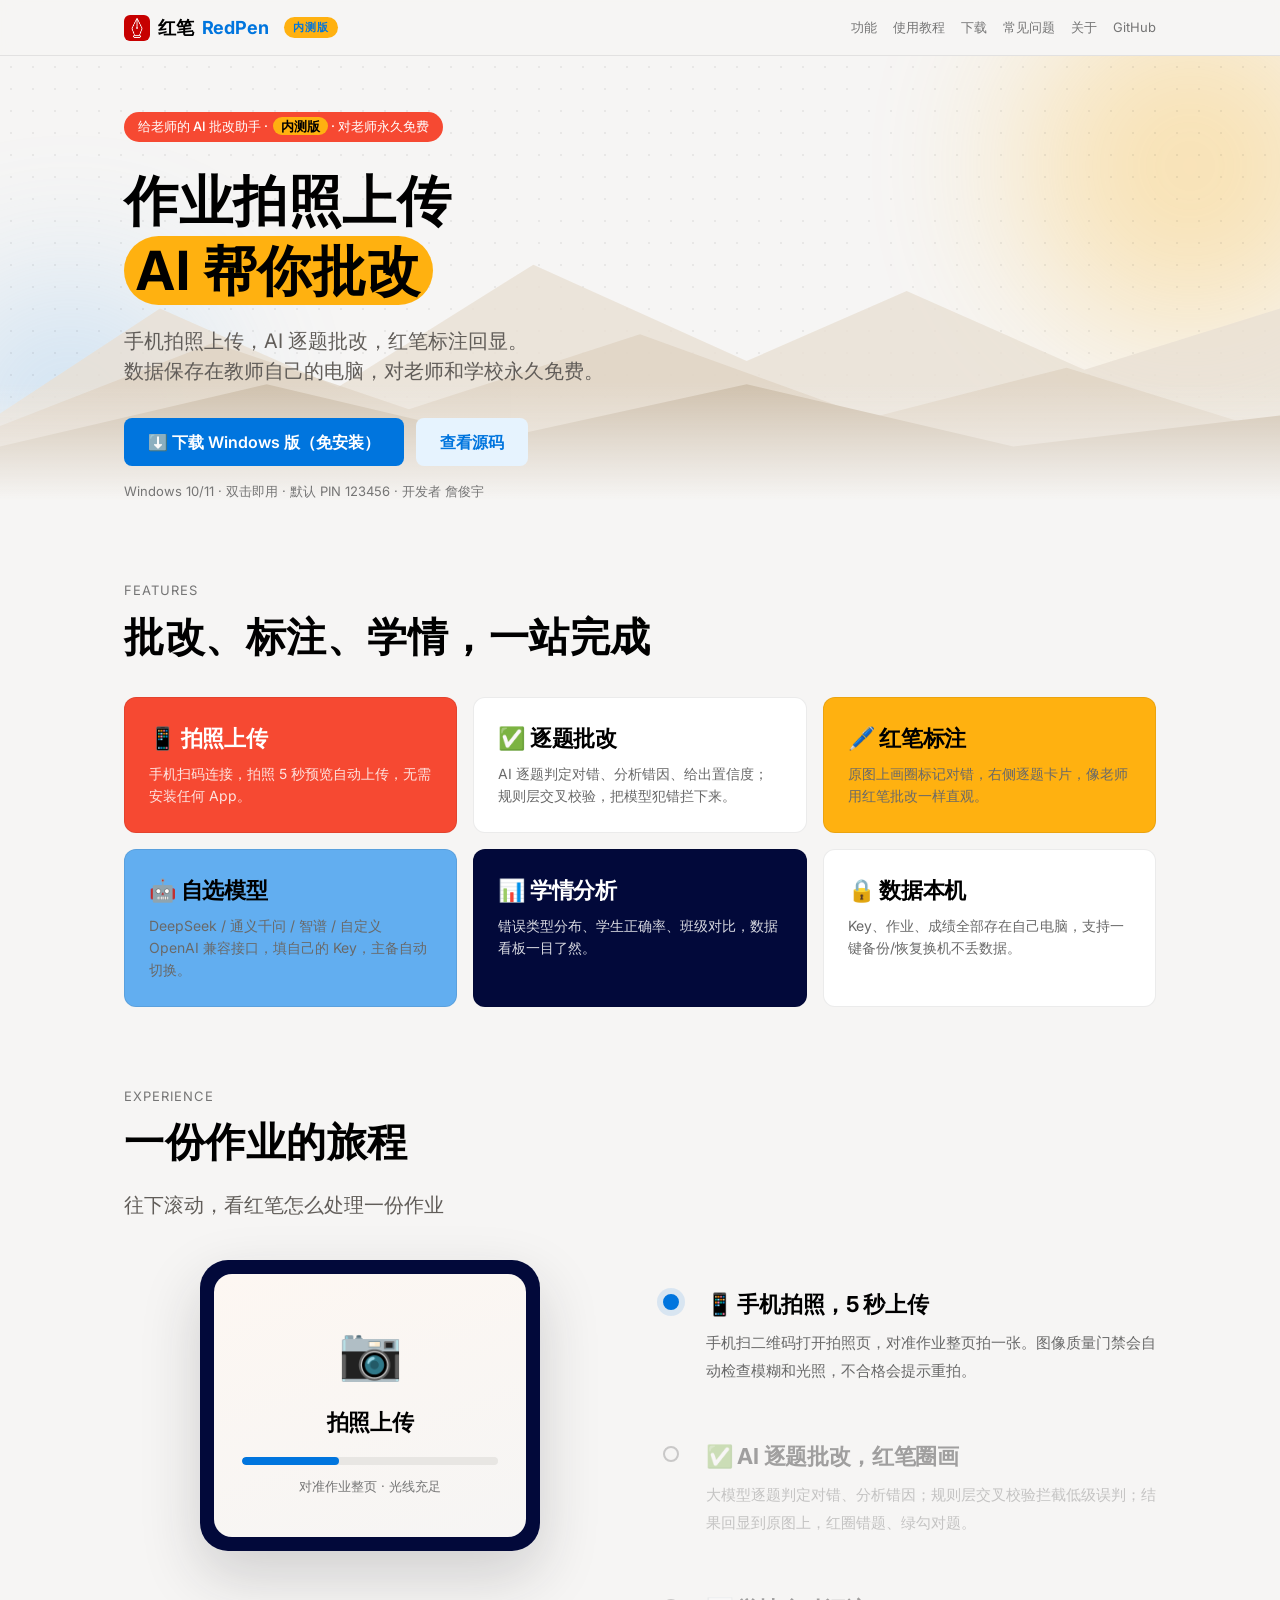
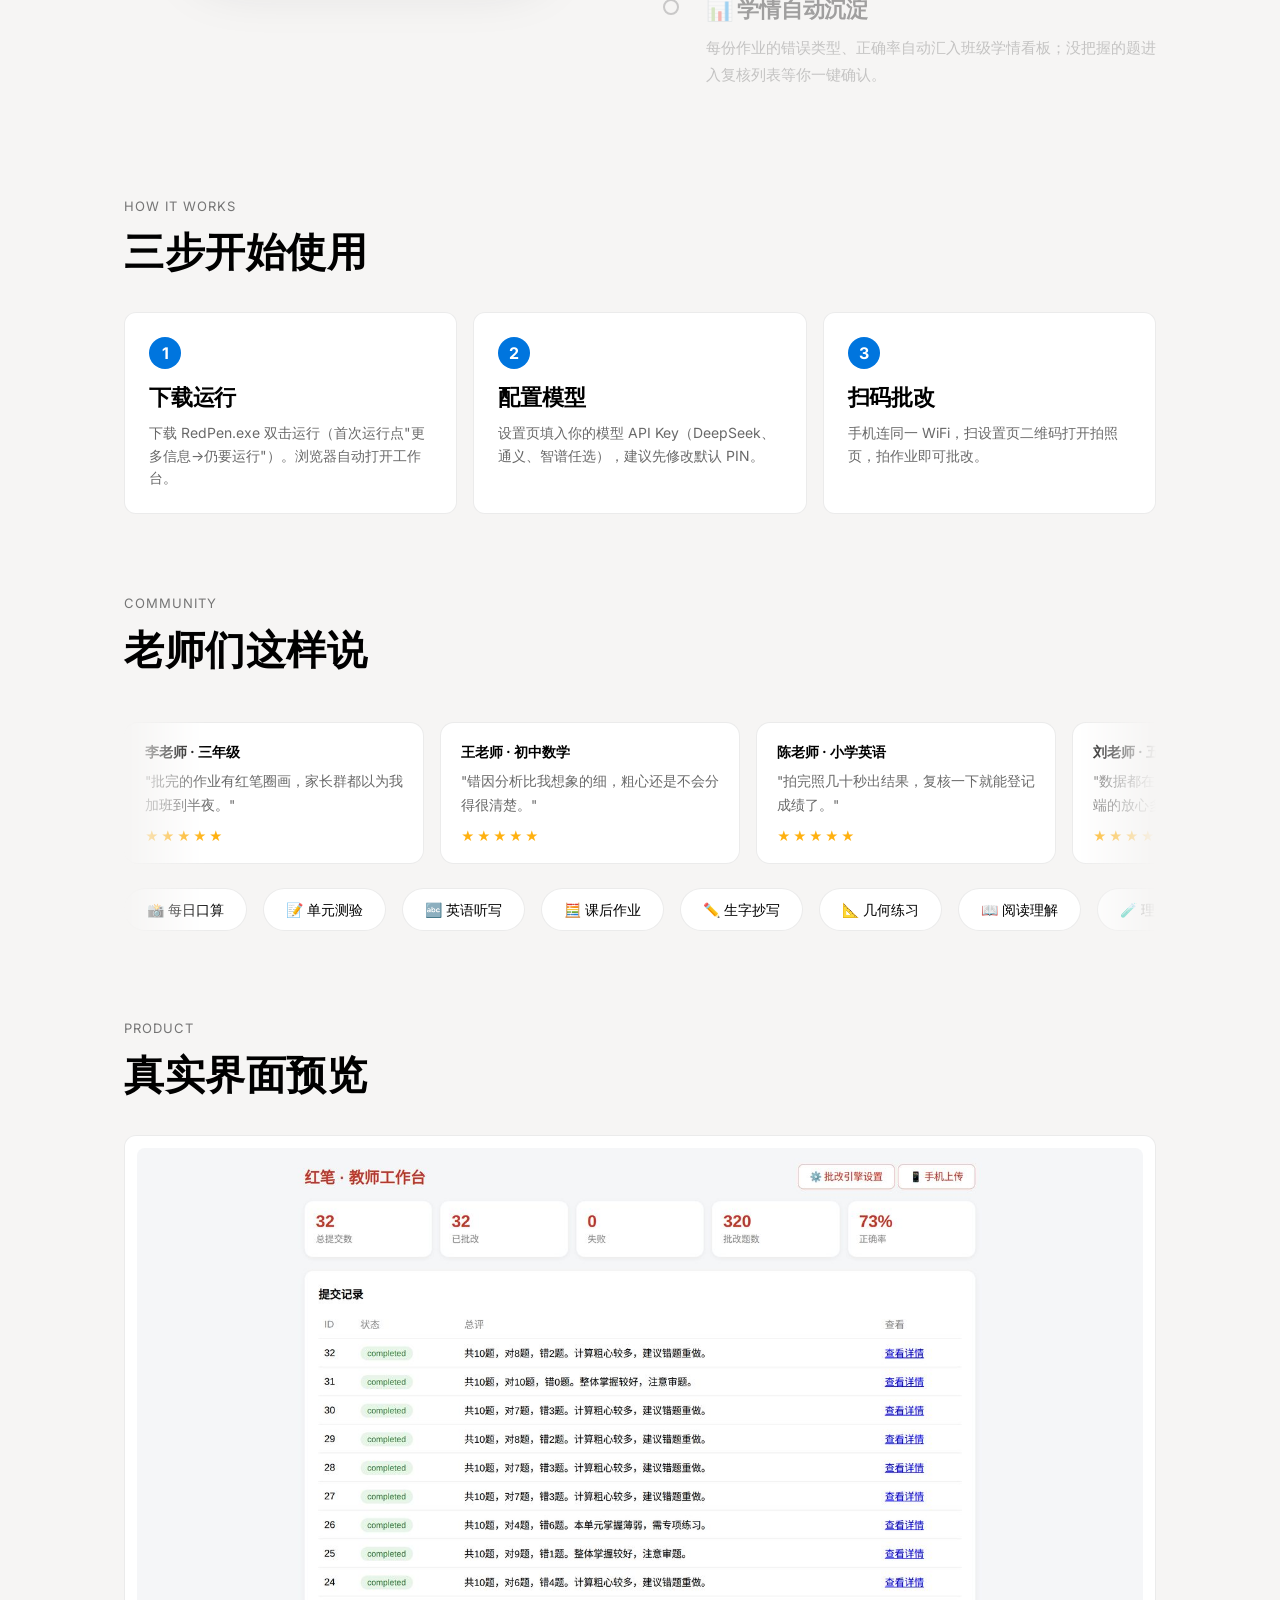
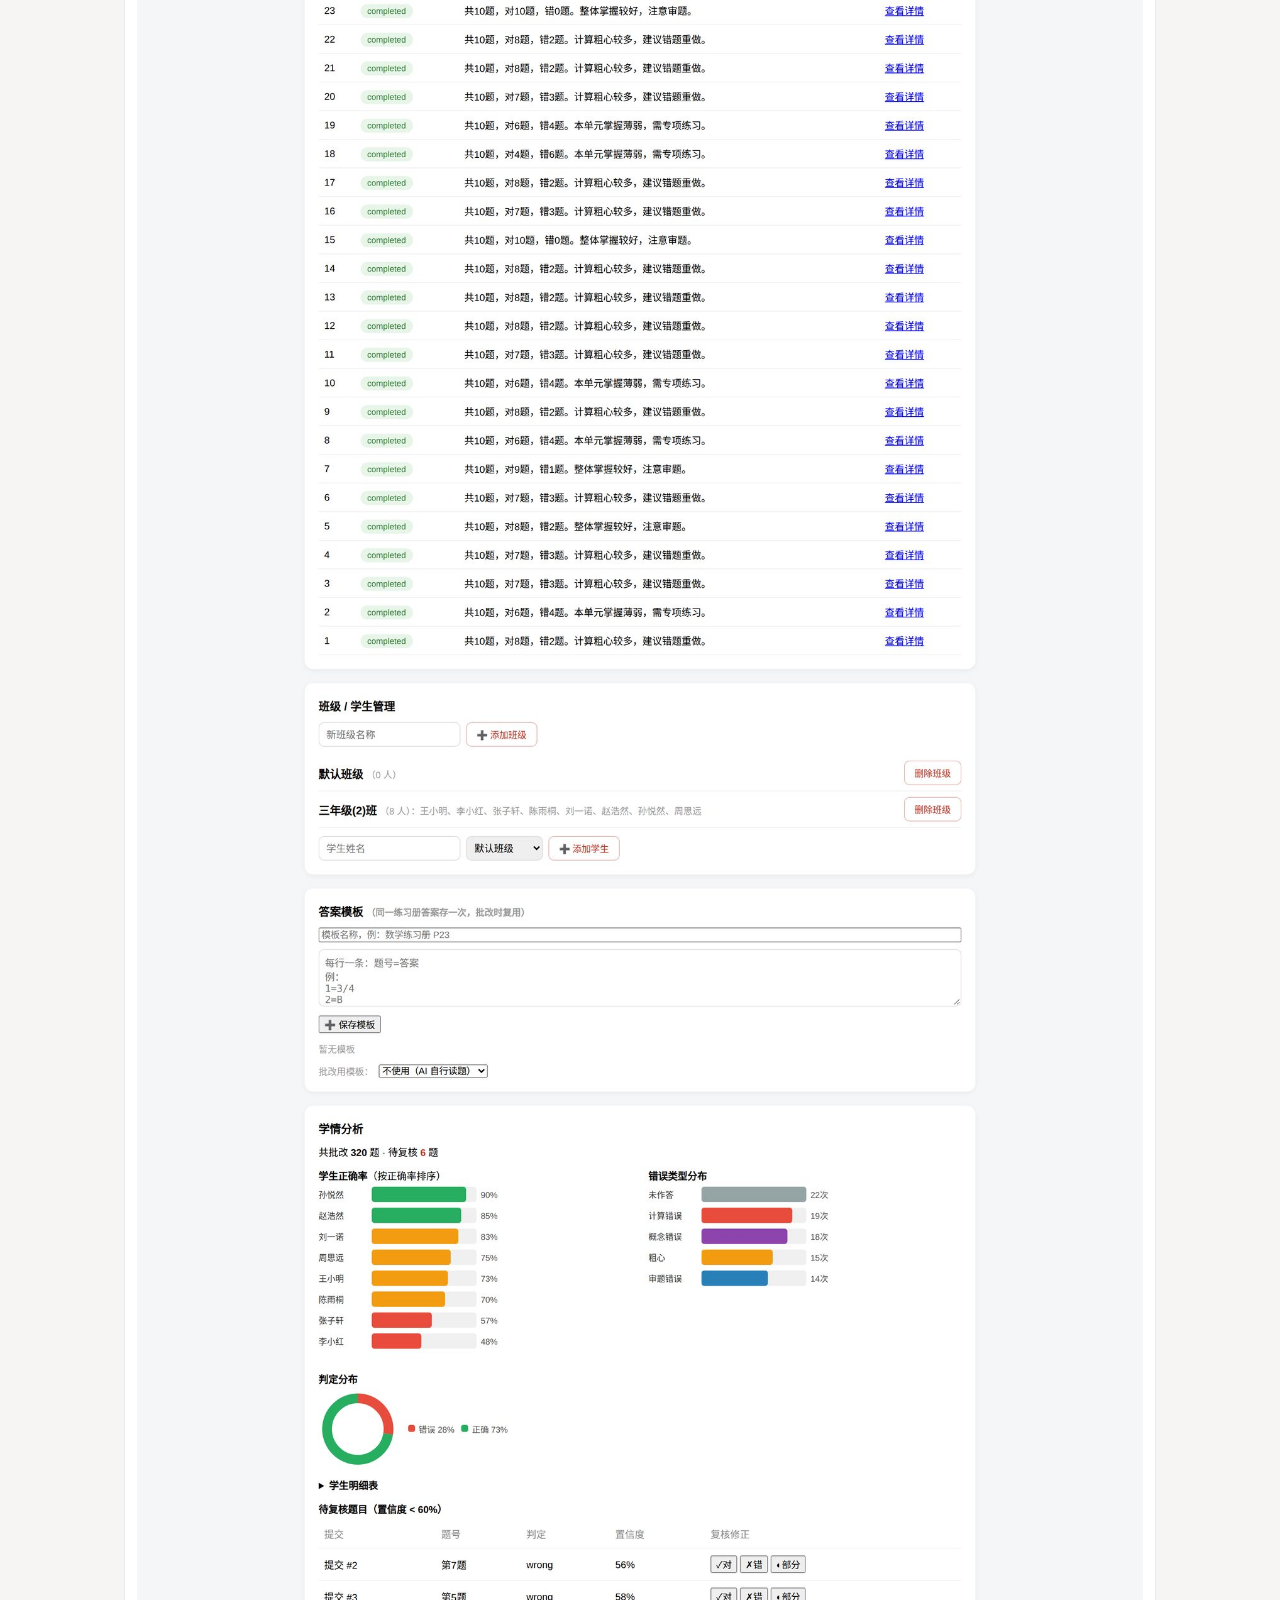
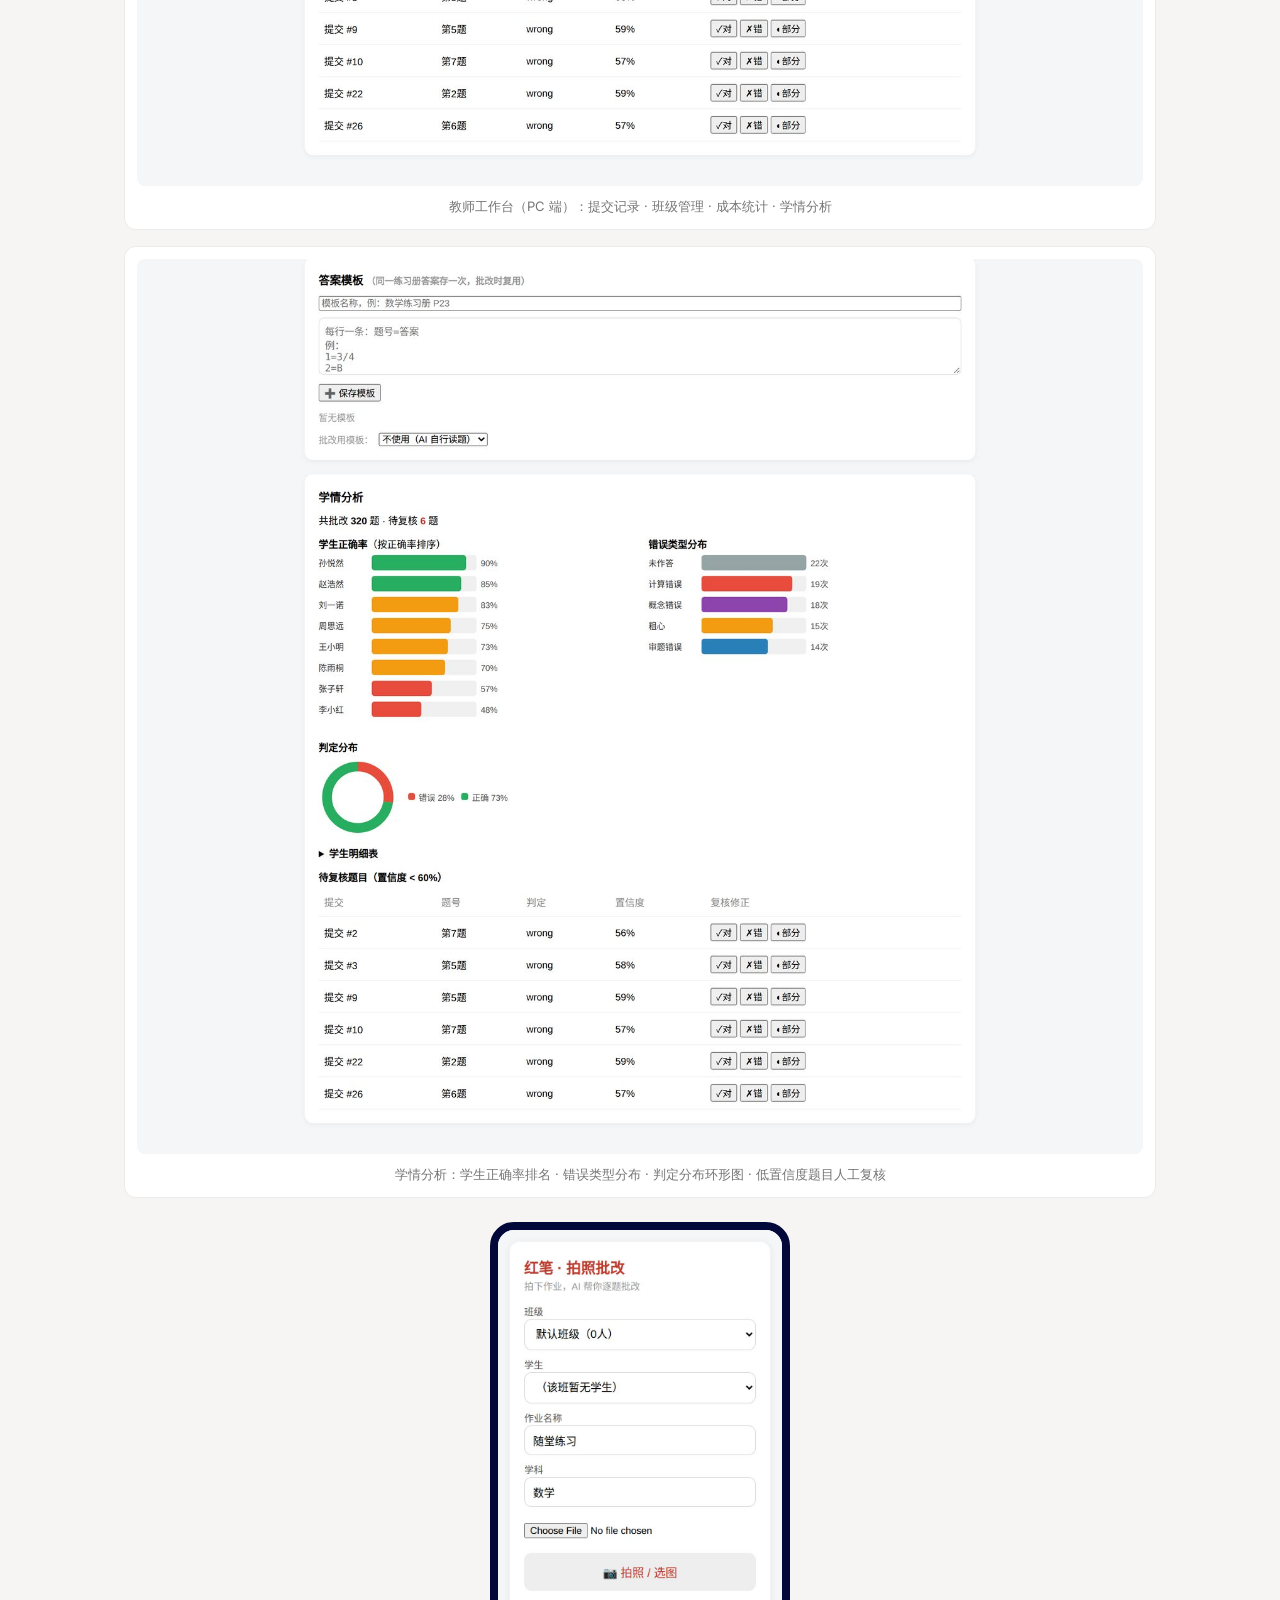
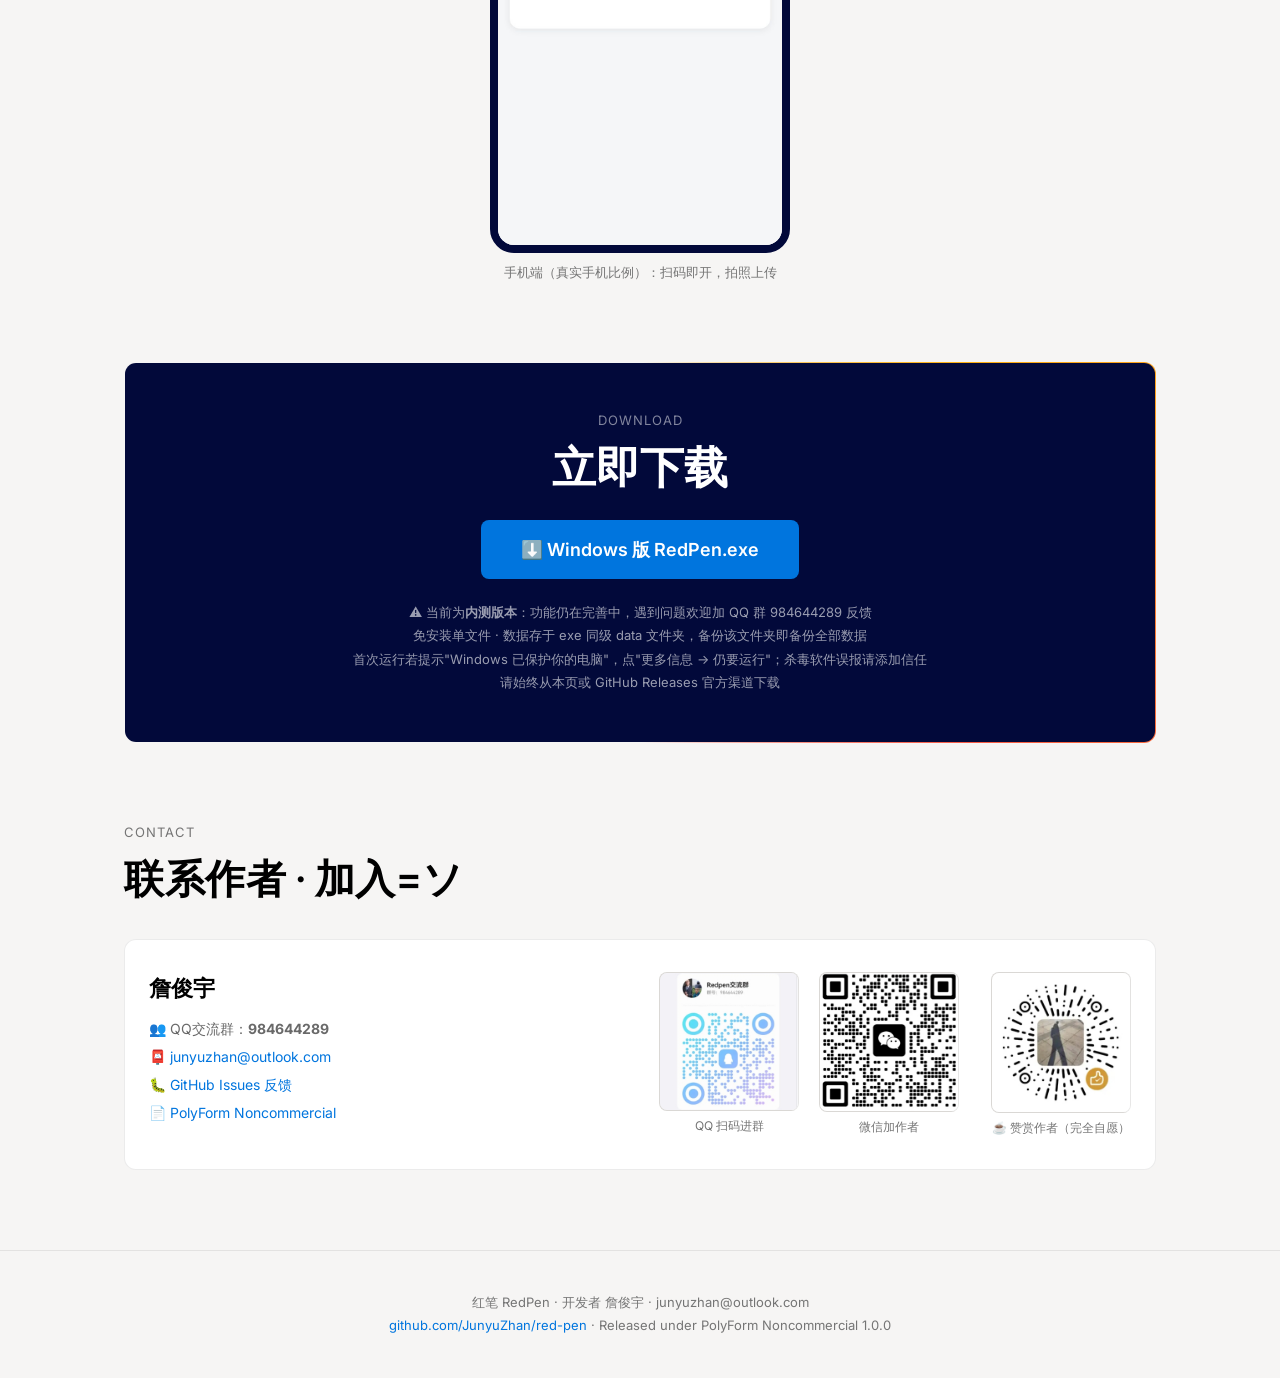
==== commit 9b910bff: "hero-meta手机端固定点换行不再拆人名, css v=12" ====
--- a/site/index.html
+++ b/site/index.html
@@ -18,7 +18,7 @@
 <link rel="apple-touch-icon" href="images/brand/logo_square.png">
 <link rel="preconnect" href="https://fonts.googleapis.com">
 <link href="https://fonts.googleapis.com/css2?family=Inter:wght@400;500;600;700&display=swap" rel="stylesheet">
-<link rel="stylesheet" href="assets/style.css?v=11">
+<link rel="stylesheet" href="assets/style.css?v=12">
 </head>
 <body>
 <nav>
@@ -49,7 +49,7 @@
     <a class="btn btn-primary" href="https://github.com/JunyuZhan/red-pen/releases/latest" target="_blank">⬇️ 下载 Windows 版（免安装）</a>
     <a class="btn btn-ghost" href="https://github.com/JunyuZhan/red-pen" target="_blank">查看源码</a>
   </div>
-  <p class="hero-meta">Windows 10/11 · 双击即用 · 默认 PIN 123456 · 开发者 詹俊宇</p>
+  <p class="hero-meta">Windows 10/11 · 双击即用 · <span class="hm-br"></span>默认 PIN 123456 · 开发者 詹俊宇</p>
   </div>
 </section>
 
--- a/site/assets/style.css
+++ b/site/assets/style.css
@@ -157,3 +157,7 @@
 /* Hero背景与导航无缝衔接: 背景从导航底开始, 空隙收进背景内部 */
 #hero{margin-top:0;padding-top:56px}
 @media(max-width:800px){#hero{padding-top:28px}}
+
+/* hero-meta 手机端在固定点换行, 不拆人名 */
+.hm-br{display:inline}
+@media(max-width:800px){.hm-br{display:block}}
